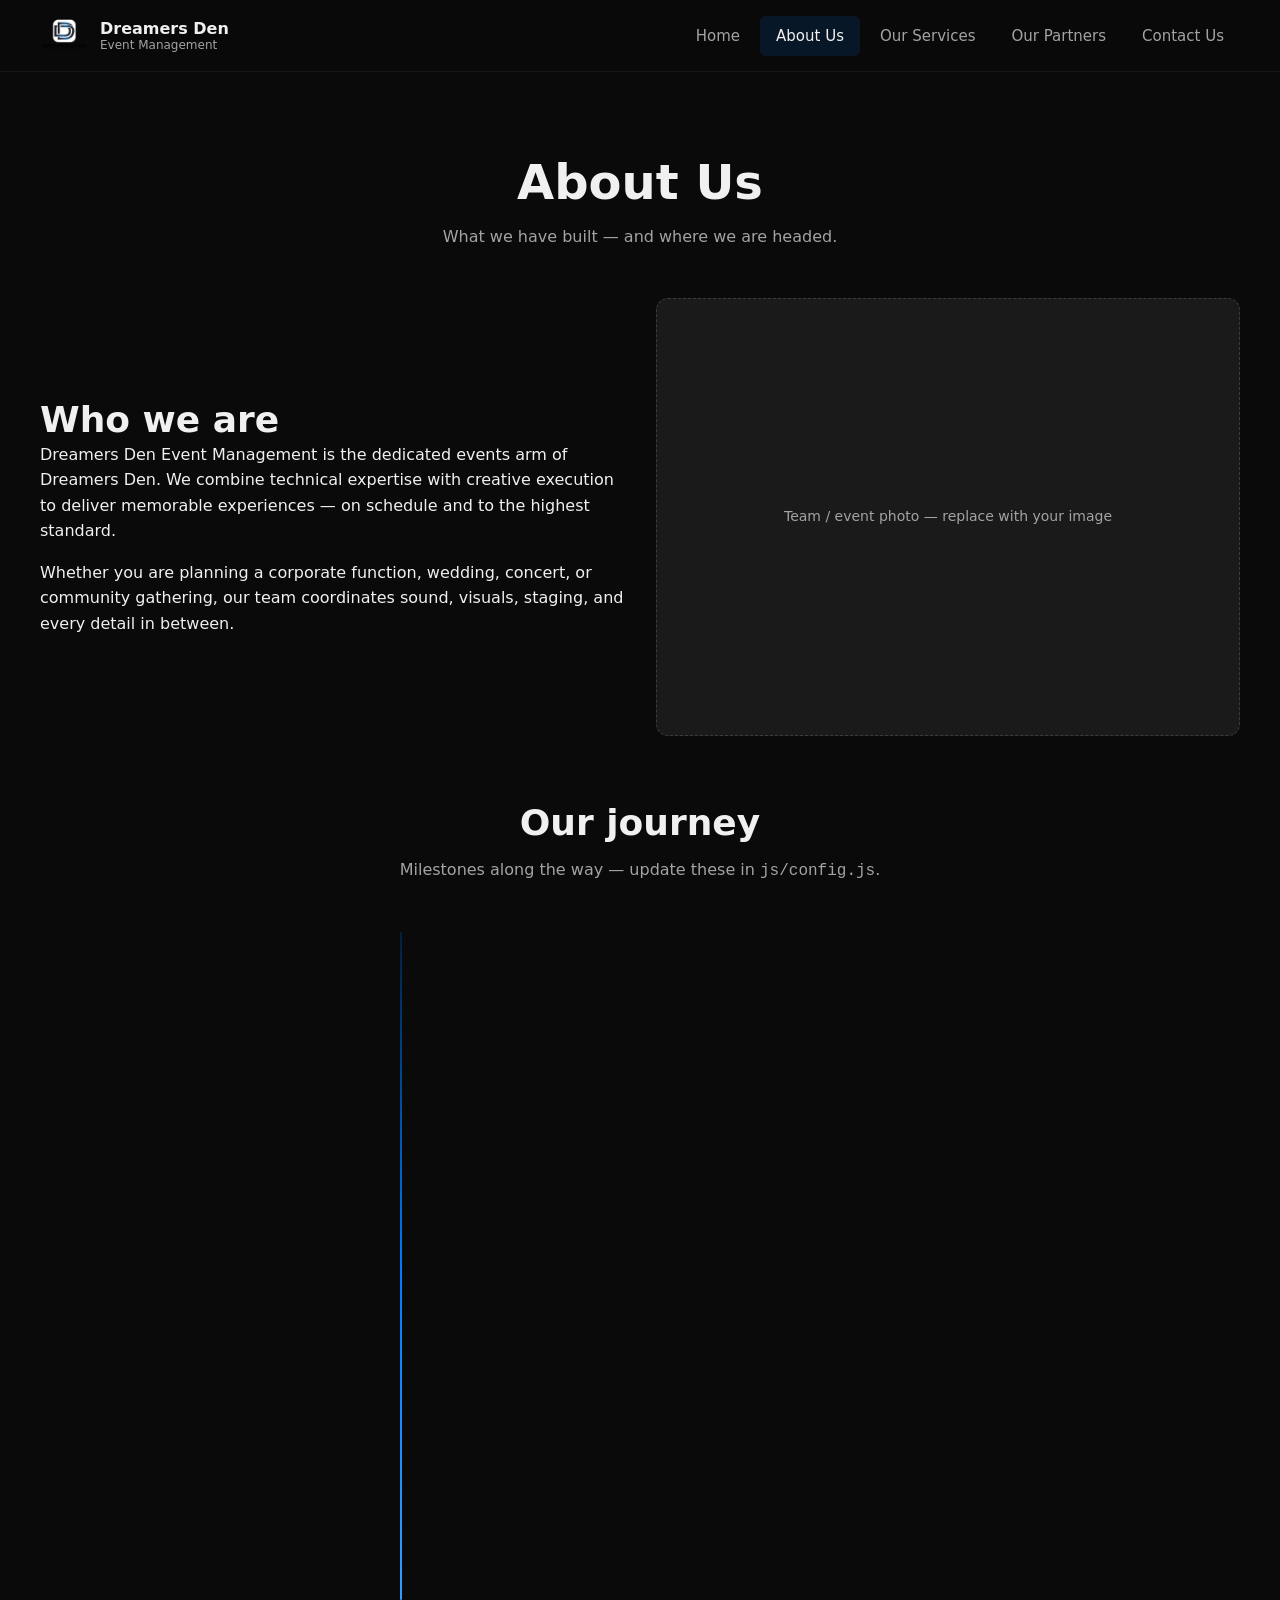
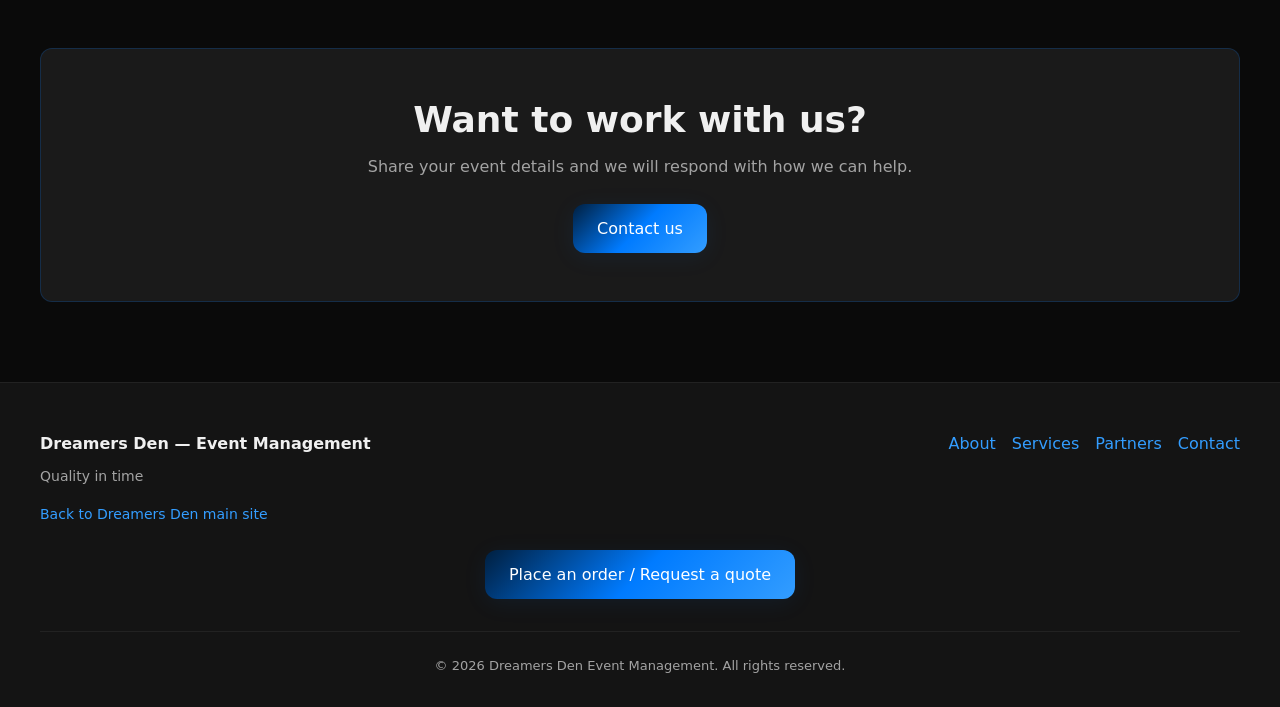
==== about.html @ 3eddbb29 "Initial Dreamers Den Event Management static site. Co-authored-by: Cursor <cursoragent@cursor.com>" ====
<!DOCTYPE html>
<html lang="en">
<head>
  <meta charset="UTF-8">
  <meta name="viewport" content="width=device-width, initial-scale=1.0">
  <meta name="description" content="About Dreamers Den Event Management — our story, milestones, and commitment to quality events.">
  <title>About Us — Dreamers Den Event Management</title>
  <link rel="icon" href="assets/images/logo.png" type="image/png">
  <link rel="stylesheet" href="css/variables.css">
  <link rel="stylesheet" href="css/base.css">
  <link rel="stylesheet" href="css/components.css">
  <link rel="stylesheet" href="css/pages.css">
</head>
<body>
  <header class="site-header">
    <div class="container header-inner">
      <a href="index.html" class="logo-link">
        <img src="assets/images/logo.png" alt="Dreamers Den logo" class="logo-img" width="48" height="48">
        <span class="logo-text">
          <span class="logo-title">Dreamers Den</span>
          <span class="logo-subtitle">Event Management</span>
        </span>
      </a>
      <button type="button" class="nav-toggle" aria-expanded="false" aria-controls="site-nav" aria-label="Open menu">&#9776;</button>
      <nav id="site-nav" class="site-nav" aria-label="Main navigation">
        <ul>
          <li><a href="index.html">Home</a></li>
          <li><a href="about.html">About Us</a></li>
          <li><a href="services.html">Our Services</a></li>
          <li><a href="partners.html">Our Partners</a></li>
          <li><a href="contact.html">Contact Us</a></li>
        </ul>
      </nav>
    </div>
  </header>

  <main>
    <section class="section">
      <div class="container">
        <div class="section-header reveal">
          <h1>About Us</h1>
          <p>What we have built — and where we are headed.</p>
        </div>

        <div class="about-intro">
          <div class="reveal">
            <h2>Who we are</h2>
            <p>
              Dreamers Den Event Management is the dedicated events arm of Dreamers Den. We combine technical expertise with creative execution to deliver memorable experiences — on schedule and to the highest standard.
            </p>
            <p>
              Whether you are planning a corporate function, wedding, concert, or community gathering, our team coordinates sound, visuals, staging, and every detail in between.
            </p>
          </div>
          <div class="about-photo-placeholder reveal" aria-hidden="true">
            Team / event photo — replace with your image
          </div>
        </div>

        <div class="section-header reveal">
          <h2>Our journey</h2>
          <p>Milestones along the way — update these in <code>js/config.js</code>.</p>
        </div>
        <ol id="timeline" class="timeline" aria-label="Company milestones"></ol>

        <div class="cta-strip reveal">
          <h2>Want to work with us?</h2>
          <p>Share your event details and we will respond with how we can help.</p>
          <a href="contact.html" class="btn btn-primary">Contact us</a>
        </div>
      </div>
    </section>
  </main>

  <footer class="site-footer">
    <div class="container">
      <div class="footer-grid">
        <div class="footer-brand">
          <strong>Dreamers Den — Event Management</strong>
          <p data-tagline>Quality in time</p>
          <p><a id="main-site-link" href="#">Back to Dreamers Den main site</a></p>
        </div>
        <div class="footer-links">
          <a href="about.html">About</a>
          <a href="services.html">Services</a>
          <a href="partners.html">Partners</a>
          <a href="contact.html">Contact</a>
        </div>
      </div>
      <div class="footer-cta">
        <a href="#" class="btn btn-primary" data-form-url target="_blank" rel="noopener noreferrer">Place an order / Request a quote</a>
      </div>
      <div class="footer-bottom">
        <p>&copy; <span id="year"></span> Dreamers Den Event Management. All rights reserved.</p>
      </div>
    </div>
  </footer>

  <script>document.getElementById("year").textContent = new Date().getFullYear();</script>
  <script src="js/config.js"></script>
  <script src="js/main.js"></script>
</body>
</html>
---- css/variables.css ----
:root {
  --color-bg: #0a0a0a;
  --color-bg-elevated: #141414;
  --color-bg-card: #1a1a1a;
  --color-surface: #ffffff;
  --color-text: #f0f0f0;
  --color-text-muted: #a3a3a3;
  --color-text-dark: #1a1a1a;

  --color-primary: #007bff;
  --color-primary-dark: #0056b3;
  --color-primary-glow: #339dff;
  --gradient-brand: linear-gradient(135deg, #001f3f 0%, #007bff 50%, #339dff 100%);

  --font-heading: "Segoe UI", system-ui, -apple-system, sans-serif;
  --font-body: "Segoe UI", system-ui, -apple-system, sans-serif;

  --radius-sm: 6px;
  --radius-md: 12px;
  --radius-lg: 20px;
  --radius-icon: 16px;

  --shadow-card: 0 4px 24px rgba(0, 123, 255, 0.08);
  --shadow-hover: 0 8px 32px rgba(0, 123, 255, 0.15);

  --header-height: 72px;
  --max-width: 1200px;
  --section-gap: 5rem;
  --transition: 0.25s ease;
}
---- css/base.css ----
*,
*::before,
*::after {
  box-sizing: border-box;
  margin: 0;
  padding: 0;
}

html {
  scroll-behavior: smooth;
}

@media (prefers-reduced-motion: reduce) {
  html {
    scroll-behavior: auto;
  }

  *,
  *::before,
  *::after {
    animation-duration: 0.01ms !important;
    animation-iteration-count: 1 !important;
    transition-duration: 0.01ms !important;
  }
}

body {
  font-family: var(--font-body);
  font-size: 1rem;
  line-height: 1.6;
  color: var(--color-text);
  background-color: var(--color-bg);
  min-height: 100vh;
  display: flex;
  flex-direction: column;
}

img {
  max-width: 100%;
  height: auto;
  display: block;
}

a {
  color: var(--color-primary-glow);
  text-decoration: none;
  transition: color var(--transition);
}

a:hover {
  color: var(--color-surface);
}

a:focus-visible,
button:focus-visible {
  outline: 2px solid var(--color-primary);
  outline-offset: 3px;
}

h1,
h2,
h3,
h4 {
  font-family: var(--font-heading);
  line-height: 1.25;
  font-weight: 600;
}

h1 {
  font-size: clamp(2rem, 5vw, 3rem);
}

h2 {
  font-size: clamp(1.5rem, 3vw, 2.25rem);
}

h3 {
  font-size: 1.25rem;
}

p {
  margin-bottom: 1rem;
}

p:last-child {
  margin-bottom: 0;
}

main {
  flex: 1;
}

.container {
  width: min(100% - 2rem, var(--max-width));
  margin-inline: auto;
}

.section {
  padding-block: var(--section-gap);
}

.section-header {
  text-align: center;
  max-width: 640px;
  margin-inline: auto;
  margin-bottom: 3rem;
}

.section-header p {
  color: var(--color-text-muted);
  margin-top: 0.75rem;
}

.sr-only {
  position: absolute;
  width: 1px;
  height: 1px;
  padding: 0;
  margin: -1px;
  overflow: hidden;
  clip: rect(0, 0, 0, 0);
  white-space: nowrap;
  border: 0;
}

.reveal {
  opacity: 0;
  transform: translateY(20px);
  transition: opacity 0.6s ease, transform 0.6s ease;
}

.reveal.is-visible {
  opacity: 1;
  transform: translateY(0);
}
---- css/components.css ----
/* Header */
.site-header {
  position: sticky;
  top: 0;
  z-index: 100;
  background: rgba(10, 10, 10, 0.92);
  backdrop-filter: blur(12px);
  border-bottom: 1px solid rgba(255, 255, 255, 0.06);
  height: var(--header-height);
}

.header-inner {
  display: flex;
  align-items: center;
  justify-content: space-between;
  height: var(--header-height);
  gap: 1.5rem;
}

.logo-link {
  display: flex;
  align-items: center;
  gap: 0.75rem;
  color: var(--color-text);
  text-decoration: none;
}

.logo-link:hover {
  color: var(--color-text);
}

.logo-img {
  width: 48px;
  height: 48px;
  object-fit: contain;
  border-radius: var(--radius-icon);
}

.logo-text {
  display: flex;
  flex-direction: column;
  line-height: 1.2;
}

.logo-title {
  font-weight: 600;
  font-size: 1rem;
}

.logo-subtitle {
  font-size: 0.75rem;
  color: var(--color-text-muted);
}

/* Navigation */
.nav-toggle {
  display: none;
  background: transparent;
  border: 1px solid rgba(255, 255, 255, 0.2);
  color: var(--color-text);
  padding: 0.5rem 0.75rem;
  border-radius: var(--radius-sm);
  cursor: pointer;
  font-size: 1.25rem;
  line-height: 1;
}

.site-nav ul {
  display: flex;
  list-style: none;
  gap: 0.25rem;
  align-items: center;
}

.site-nav a {
  display: block;
  padding: 0.5rem 1rem;
  color: var(--color-text-muted);
  border-radius: var(--radius-sm);
  font-size: 0.9375rem;
  transition: color var(--transition), background var(--transition);
}

.site-nav a:hover,
.site-nav a.is-active {
  color: var(--color-text);
  background: rgba(0, 123, 255, 0.12);
}

@media (max-width: 768px) {
  .nav-toggle {
    display: block;
  }

  .site-nav {
    position: fixed;
    inset: var(--header-height) 0 auto 0;
    background: var(--color-bg-elevated);
    border-bottom: 1px solid rgba(255, 255, 255, 0.08);
    padding: 1rem;
    transform: translateY(-100%);
    opacity: 0;
    visibility: hidden;
    transition: transform var(--transition), opacity var(--transition), visibility var(--transition);
  }

  .site-nav.is-open {
    transform: translateY(0);
    opacity: 1;
    visibility: visible;
  }

  .site-nav ul {
    flex-direction: column;
    align-items: stretch;
  }

  .site-nav a {
    padding: 0.75rem 1rem;
  }
}

/* Buttons */
.btn {
  display: inline-flex;
  align-items: center;
  justify-content: center;
  gap: 0.5rem;
  padding: 0.75rem 1.5rem;
  font-size: 1rem;
  font-weight: 500;
  border-radius: var(--radius-md);
  border: none;
  cursor: pointer;
  text-decoration: none;
  transition: transform var(--transition), box-shadow var(--transition), background var(--transition);
}

.btn:hover {
  transform: translateY(-2px);
}

.btn-primary {
  background: var(--gradient-brand);
  color: var(--color-surface);
  box-shadow: var(--shadow-card);
}

.btn-primary:hover {
  color: var(--color-surface);
  box-shadow: var(--shadow-hover);
}

.btn-outline {
  background: transparent;
  color: var(--color-text);
  border: 1px solid rgba(255, 255, 255, 0.25);
}

.btn-outline:hover {
  border-color: var(--color-primary);
  color: var(--color-primary-glow);
}

.btn-group {
  display: flex;
  flex-wrap: wrap;
  gap: 1rem;
  justify-content: center;
}

/* Cards */
.card {
  background: var(--color-bg-card);
  border: 1px solid rgba(255, 255, 255, 0.06);
  border-radius: var(--radius-md);
  overflow: hidden;
  transition: transform var(--transition), box-shadow var(--transition), border-color var(--transition);
}

.card:hover {
  transform: translateY(-4px);
  box-shadow: var(--shadow-hover);
  border-color: rgba(0, 123, 255, 0.25);
}

/* Footer */
.site-footer {
  background: var(--color-bg-elevated);
  border-top: 1px solid rgba(255, 255, 255, 0.06);
  padding-block: 3rem 2rem;
  margin-top: auto;
}

.footer-grid {
  display: grid;
  grid-template-columns: 1fr auto;
  gap: 2rem;
  align-items: start;
}

@media (max-width: 640px) {
  .footer-grid {
    grid-template-columns: 1fr;
    text-align: center;
  }
}

.footer-brand p {
  color: var(--color-text-muted);
  font-size: 0.875rem;
  margin-top: 0.5rem;
}

.footer-links {
  display: flex;
  flex-wrap: wrap;
  gap: 1rem;
  justify-content: flex-end;
}

@media (max-width: 640px) {
  .footer-links {
    justify-content: center;
  }
}

.footer-bottom {
  margin-top: 2rem;
  padding-top: 1.5rem;
  border-top: 1px solid rgba(255, 255, 255, 0.06);
  text-align: center;
  font-size: 0.8125rem;
  color: var(--color-text-muted);
}

.footer-cta {
  margin-top: 1.5rem;
  text-align: center;
}
---- css/pages.css ----
/* Hero — Landing */
.hero {
  position: relative;
  padding-block: 6rem 5rem;
  text-align: center;
  overflow: hidden;
}

.hero::before {
  content: "";
  position: absolute;
  inset: 0;
  background: radial-gradient(ellipse 80% 60% at 50% 0%, rgba(0, 123, 255, 0.15), transparent 70%);
  pointer-events: none;
}

.hero .container {
  position: relative;
}

.hero-logo {
  width: 120px;
  height: 120px;
  margin: 0 auto 1.5rem;
  border-radius: var(--radius-lg);
}

.hero-tagline {
  color: var(--color-primary-glow);
  font-size: 1.125rem;
  letter-spacing: 0.05em;
  text-transform: uppercase;
  margin-bottom: 0.5rem;
}

.hero h1 {
  margin-bottom: 1rem;
}

.hero-subtitle {
  font-size: 1.25rem;
  color: var(--color-text-muted);
  max-width: 560px;
  margin: 0 auto 2rem;
}

.hero-highlights {
  display: grid;
  grid-template-columns: repeat(auto-fit, minmax(200px, 1fr));
  gap: 1.5rem;
  margin-top: 4rem;
  text-align: left;
}

.highlight-card {
  padding: 1.5rem;
  background: var(--color-bg-card);
  border-radius: var(--radius-md);
  border: 1px solid rgba(255, 255, 255, 0.06);
}

.highlight-card h3 {
  margin-bottom: 0.5rem;
  font-size: 1rem;
}

.highlight-card p {
  font-size: 0.875rem;
  color: var(--color-text-muted);
  margin: 0;
}

/* Services grid */
.services-grid {
  display: grid;
  grid-template-columns: repeat(auto-fill, minmax(280px, 1fr));
  gap: 1.5rem;
}

.service-card .service-image {
  aspect-ratio: 16 / 10;
  background: var(--gradient-brand);
  display: flex;
  align-items: center;
  justify-content: center;
  overflow: hidden;
}

.service-card .service-image img {
  width: 100%;
  height: 100%;
  object-fit: cover;
}

.service-card .service-image .service-icon-fallback {
  width: 64px;
  height: 64px;
  opacity: 0.9;
}

.service-card .service-body {
  padding: 1.25rem;
}

.service-card h3 {
  margin-bottom: 0.5rem;
}

.service-card .service-desc {
  font-size: 0.9375rem;
  color: var(--color-text-muted);
  margin: 0;
  display: -webkit-box;
  -webkit-line-clamp: 3;
  -webkit-box-orient: vertical;
  overflow: hidden;
  transition: max-height var(--transition);
}

.service-card.is-expanded .service-desc {
  -webkit-line-clamp: unset;
  display: block;
}

.service-card .read-more {
  margin-top: 0.75rem;
  background: none;
  border: none;
  color: var(--color-primary-glow);
  font-size: 0.875rem;
  cursor: pointer;
  padding: 0;
  display: none;
}

@media (max-width: 768px) {
  .service-card .read-more {
    display: inline-block;
  }
}

/* Timeline — About */
.timeline {
  position: relative;
  max-width: 720px;
  margin-inline: auto;
}

.timeline::before {
  content: "";
  position: absolute;
  left: 0;
  top: 0;
  bottom: 0;
  width: 2px;
  background: var(--gradient-brand);
  border-radius: 2px;
}

@media (min-width: 640px) {
  .timeline::before {
    left: 120px;
  }
}

.timeline-item {
  position: relative;
  padding-left: 2rem;
  padding-bottom: 2.5rem;
}

@media (min-width: 640px) {
  .timeline-item {
    display: grid;
    grid-template-columns: 100px 1fr;
    gap: 2rem;
    padding-left: 0;
    padding-bottom: 3rem;
  }
}

.timeline-year {
  font-weight: 700;
  color: var(--color-primary-glow);
  font-size: 1.125rem;
  margin-bottom: 0.25rem;
}

@media (min-width: 640px) {
  .timeline-year {
    text-align: right;
    margin-bottom: 0;
  }
}

.timeline-content {
  background: var(--color-bg-card);
  padding: 1.5rem;
  border-radius: var(--radius-md);
  border: 1px solid rgba(255, 255, 255, 0.06);
}

.timeline-content h3 {
  margin-bottom: 0.5rem;
}

.timeline-content p {
  color: var(--color-text-muted);
  font-size: 0.9375rem;
  margin: 0;
}

.about-intro {
  display: grid;
  gap: 2rem;
  align-items: center;
  margin-bottom: 4rem;
}

@media (min-width: 768px) {
  .about-intro {
    grid-template-columns: 1fr 1fr;
  }
}

.about-photo-placeholder {
  aspect-ratio: 4 / 3;
  background: var(--color-bg-card);
  border-radius: var(--radius-md);
  border: 1px dashed rgba(255, 255, 255, 0.15);
  display: flex;
  align-items: center;
  justify-content: center;
  color: var(--color-text-muted);
  font-size: 0.875rem;
}

/* Partners */
.partners-grid {
  display: grid;
  grid-template-columns: repeat(auto-fill, minmax(180px, 1fr));
  gap: 1.5rem;
}

.partner-card {
  text-align: center;
  padding: 1.5rem;
}

.partner-logo {
  width: 100%;
  aspect-ratio: 1;
  max-width: 120px;
  margin: 0 auto 1rem;
  background: var(--color-bg-elevated);
  border-radius: var(--radius-md);
  display: flex;
  align-items: center;
  justify-content: center;
  font-size: 2rem;
  font-weight: 700;
  color: var(--color-primary);
  border: 1px solid rgba(255, 255, 255, 0.08);
}

.partner-card h3 {
  font-size: 1rem;
  margin-bottom: 0.25rem;
}

.partner-card p {
  font-size: 0.8125rem;
  color: var(--color-text-muted);
  margin: 0;
}

/* Contact */
.contact-grid {
  display: grid;
  grid-template-columns: repeat(auto-fit, minmax(240px, 1fr));
  gap: 1.5rem;
  margin-bottom: 3rem;
}

.contact-card {
  padding: 1.5rem;
  text-align: center;
}

.contact-card .contact-icon {
  font-size: 1.5rem;
  margin-bottom: 0.75rem;
}

.contact-card h3 {
  font-size: 1rem;
  margin-bottom: 0.5rem;
}

.contact-card p,
.contact-card a {
  font-size: 0.9375rem;
  color: var(--color-text-muted);
  margin: 0;
}

.contact-card a:hover {
  color: var(--color-primary-glow);
}

.form-section {
  background: var(--color-bg-card);
  border-radius: var(--radius-md);
  padding: 2rem;
  border: 1px solid rgba(255, 255, 255, 0.06);
}

.form-section h2 {
  margin-bottom: 0.5rem;
}

.form-section > p {
  color: var(--color-text-muted);
  margin-bottom: 1.5rem;
}

.form-embed-wrap {
  position: relative;
  width: 100%;
  min-height: 600px;
  border-radius: var(--radius-sm);
  overflow: hidden;
  background: var(--color-surface);
}

.form-embed-wrap iframe {
  width: 100%;
  height: 800px;
  border: 0;
}

.form-actions {
  display: flex;
  flex-wrap: wrap;
  gap: 1rem;
  margin-top: 1.5rem;
}

/* CTA strip */
.cta-strip {
  text-align: center;
  padding: 3rem 2rem;
  background: var(--color-bg-card);
  border-radius: var(--radius-md);
  border: 1px solid rgba(0, 123, 255, 0.2);
  margin-top: 3rem;
}

.cta-strip h2 {
  margin-bottom: 0.75rem;
}

.cta-strip p {
  color: var(--color-text-muted);
  margin-bottom: 1.5rem;
}

/* Partner teaser on home */
.partner-teaser {
  display: flex;
  flex-wrap: wrap;
  gap: 1rem;
  justify-content: center;
  margin-top: 1.5rem;
}

.partner-teaser span {
  padding: 0.5rem 1rem;
  background: var(--color-bg-card);
  border-radius: var(--radius-sm);
  font-size: 0.875rem;
  color: var(--color-text-muted);
  border: 1px solid rgba(255, 255, 255, 0.06);
}
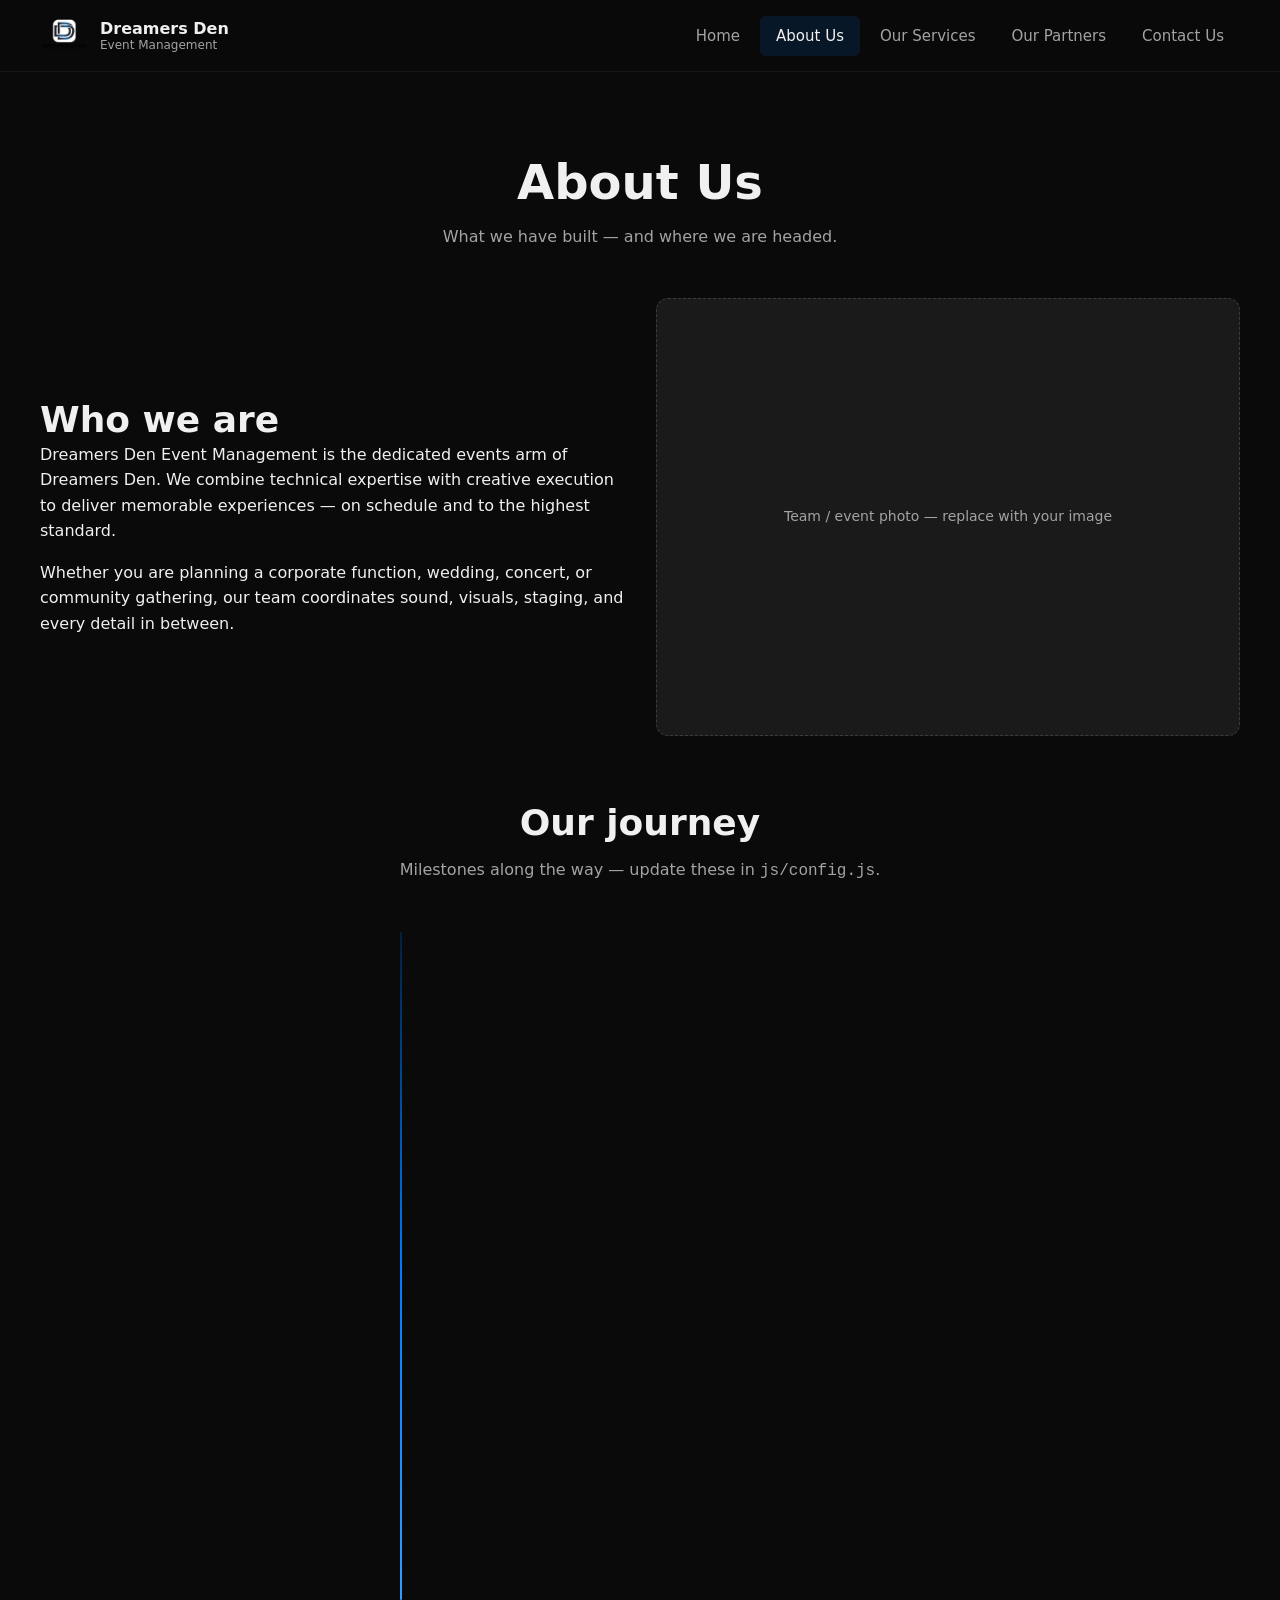
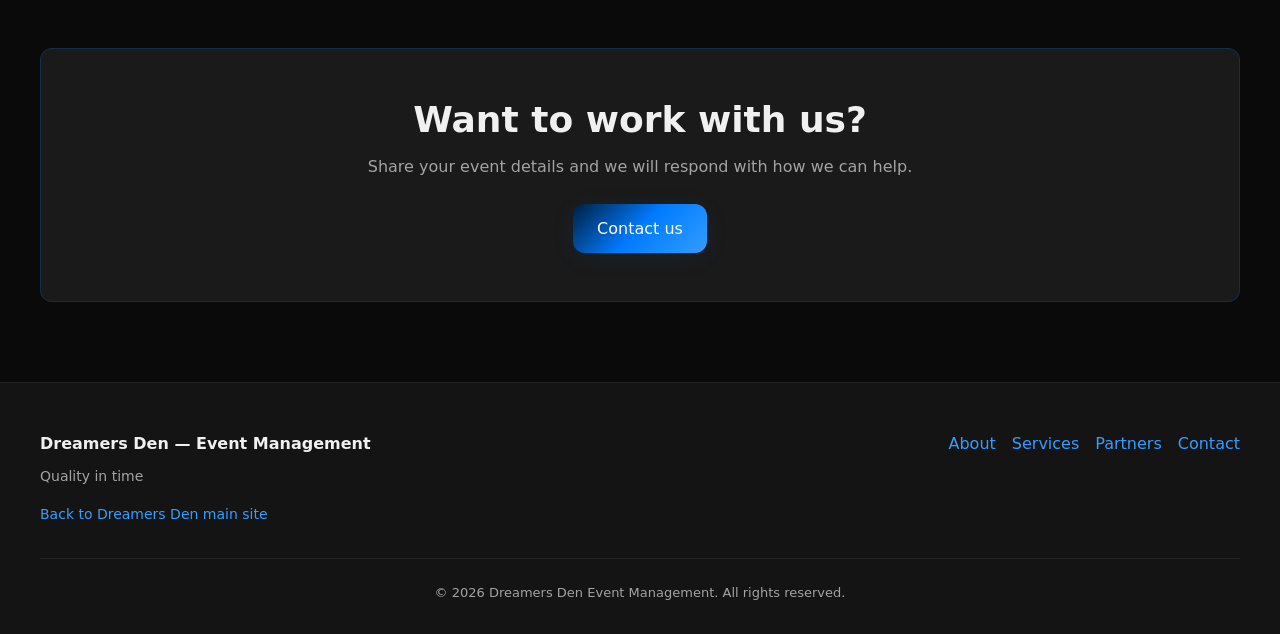
==== commit a4535807: "Add services with photos, project customers section, and page updates. Co-authored-by: Cursor <curso" ====
--- a/about.html
+++ b/about.html
@@ -87,9 +87,7 @@
           <a href="contact.html">Contact</a>
         </div>
       </div>
-      <div class="footer-cta">
-        <a href="#" class="btn btn-primary" data-form-url target="_blank" rel="noopener noreferrer">Place an order / Request a quote</a>
-      </div>
+     
       <div class="footer-bottom">
         <p>&copy; <span id="year"></span> Dreamers Den Event Management. All rights reserved.</p>
       </div>
--- a/css/pages.css
+++ b/css/pages.css
@@ -365,7 +365,7 @@
   margin-bottom: 1.5rem;
 }
 
-/* Partner teaser on home */
+/* Partner teaser on home (legacy) */
 .partner-teaser {
   display: flex;
   flex-wrap: wrap;
@@ -382,3 +382,111 @@
   color: var(--color-text-muted);
   border: 1px solid rgba(255, 255, 255, 0.06);
 }
+
+/* Project customers — home (soothing) */
+.section--soothing {
+  padding-block: 4rem;
+}
+
+.customers-section {
+  background: linear-gradient(
+    180deg,
+    transparent 0%,
+    rgba(0, 123, 255, 0.04) 50%,
+    transparent 100%
+  );
+}
+
+.customers-panel {
+  max-width: 720px;
+  margin-inline: auto;
+  padding: 2.5rem 2rem;
+  text-align: center;
+  background: rgba(26, 26, 26, 0.6);
+  border: 1px solid rgba(255, 255, 255, 0.06);
+  border-radius: var(--radius-lg);
+  box-shadow: 0 24px 48px rgba(0, 0, 0, 0.2);
+}
+
+.customers-header {
+  margin-bottom: 2rem;
+}
+
+.customers-header h2 {
+  font-weight: 500;
+  letter-spacing: 0.02em;
+}
+
+.customers-eyebrow {
+  font-size: 0.8125rem;
+  letter-spacing: 0.12em;
+  text-transform: uppercase;
+  color: var(--color-primary-glow);
+  opacity: 0.85;
+  margin-bottom: 0.75rem;
+}
+
+.customers-intro {
+  font-size: 1.0625rem;
+  line-height: 1.75;
+  color: var(--color-text-muted);
+  max-width: 540px;
+  margin-inline: auto;
+  margin-top: 0.75rem;
+}
+
+.customers-list {
+  list-style: none;
+  display: flex;
+  flex-direction: column;
+  gap: 0.75rem;
+  margin: 0;
+  padding: 0;
+}
+
+.customer-item {
+  padding: 0.875rem 1.25rem;
+  font-size: 1rem;
+  font-weight: 500;
+  color: var(--color-text);
+  background: rgba(255, 255, 255, 0.03);
+  border: 1px solid rgba(0, 123, 255, 0.12);
+  border-radius: var(--radius-md);
+  transition: background var(--transition), border-color var(--transition);
+}
+
+.customer-item:hover {
+  background: rgba(0, 123, 255, 0.06);
+  border-color: rgba(0, 123, 255, 0.22);
+}
+
+.customers-more {
+  margin-top: 1.25rem;
+  font-size: 0.9375rem;
+  font-style: italic;
+  color: var(--color-text-muted);
+  opacity: 0.9;
+}
+
+.customers-footer-note {
+  margin-top: 1.75rem;
+  margin-bottom: 0;
+  font-size: 0.9375rem;
+}
+
+.customers-footer-note a {
+  color: var(--color-primary-glow);
+  opacity: 0.9;
+  transition: opacity var(--transition);
+}
+
+.customers-footer-note a:hover {
+  opacity: 1;
+  color: var(--color-surface);
+}
+
+@media (min-width: 640px) {
+  .customers-panel {
+    padding: 3rem 2.5rem;
+  }
+}
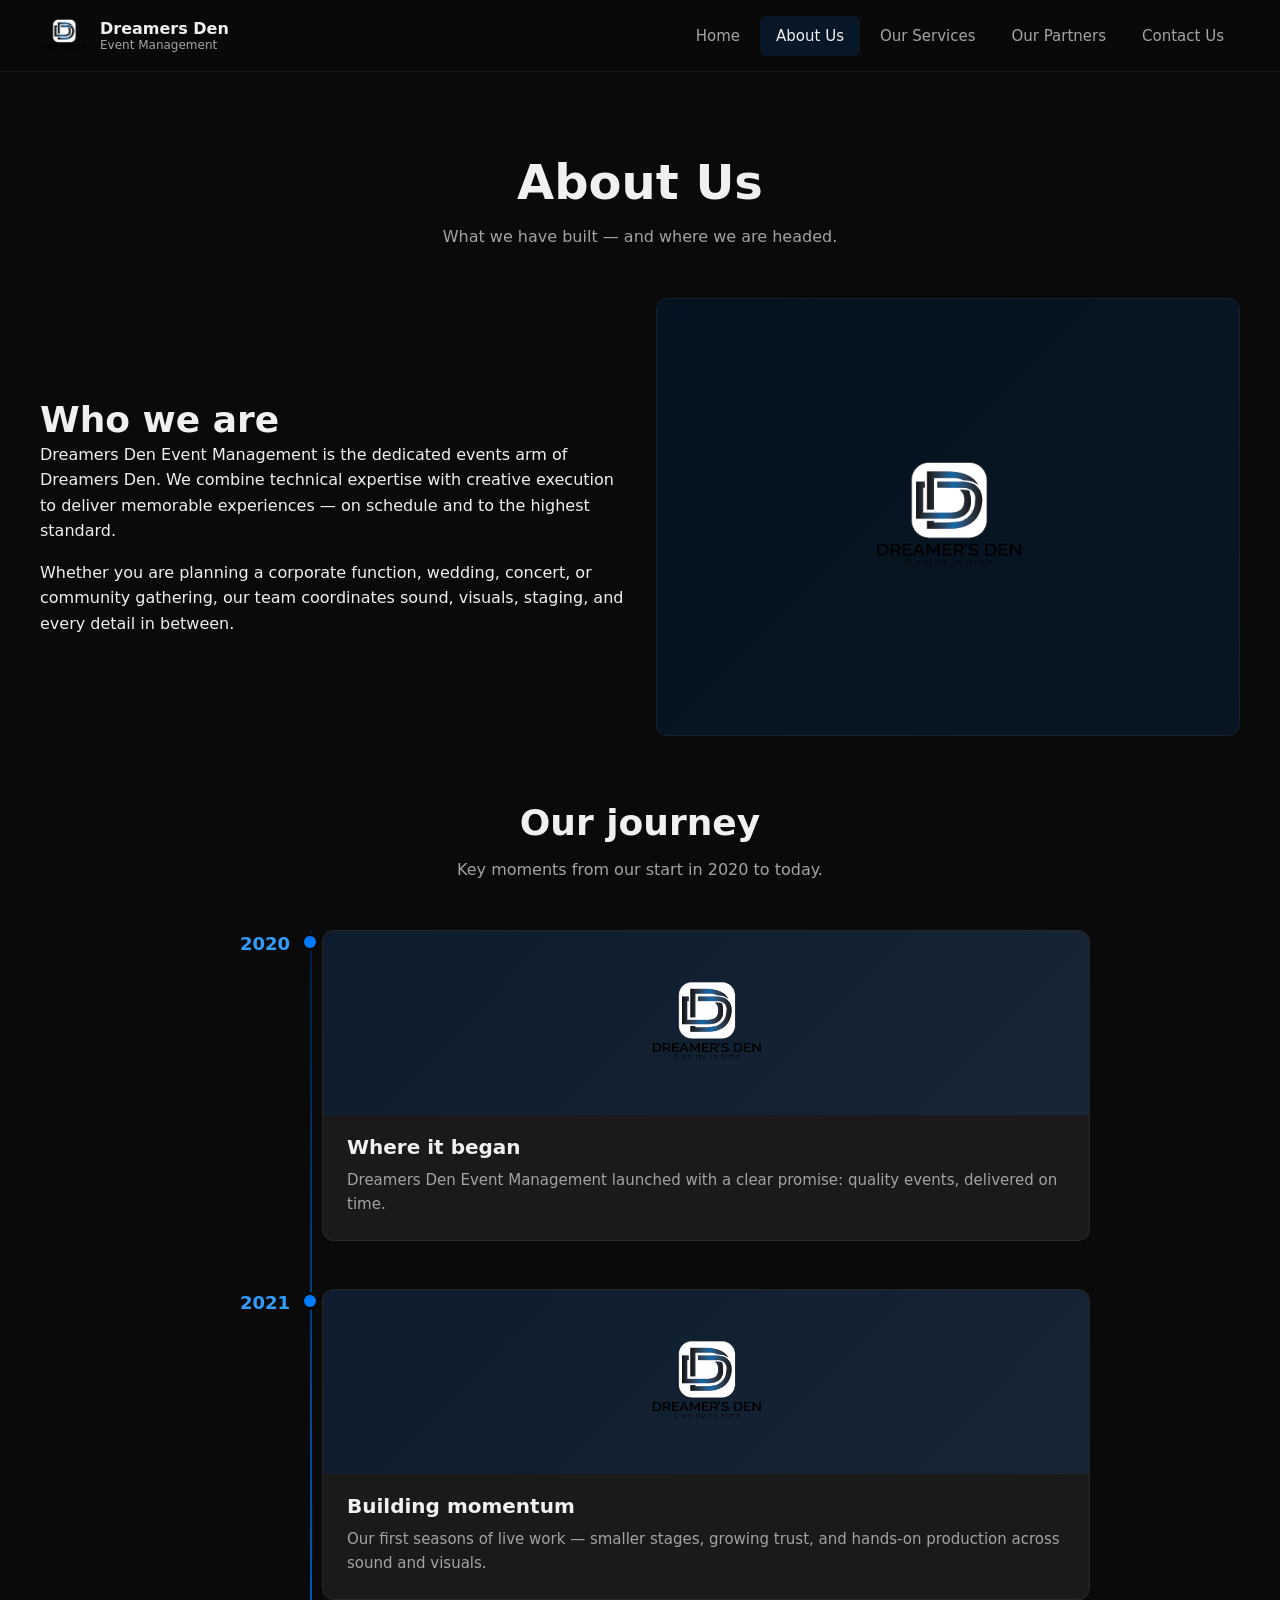
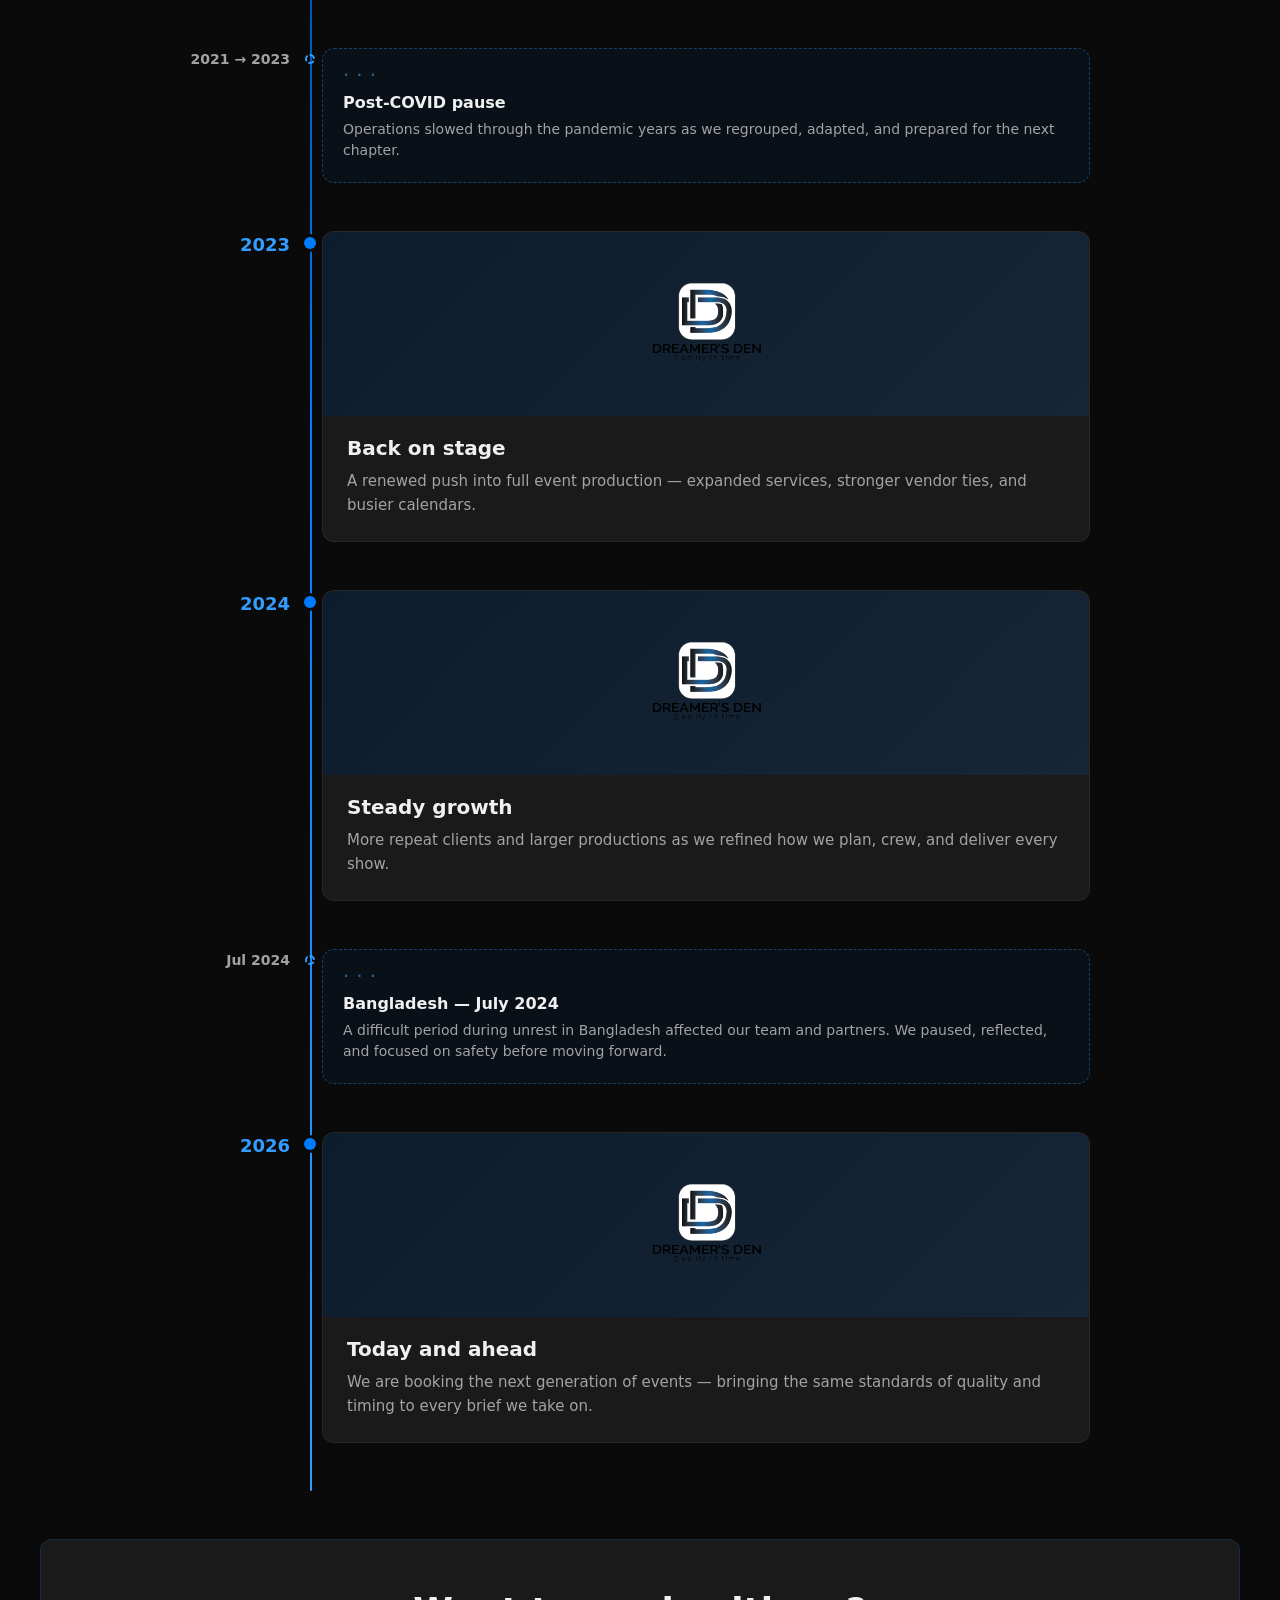
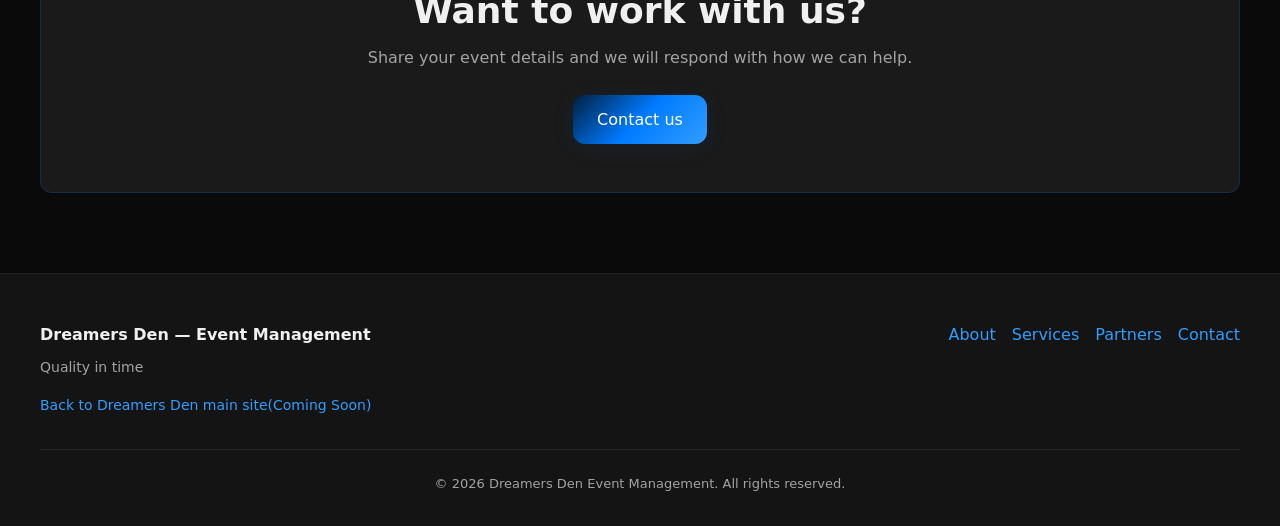
==== commit d666ccdf: "Enhance About journey timeline and Contact page. Add milestone timeline with post-COVID and 2024 gap" ====
--- a/about.html
+++ b/about.html
@@ -52,14 +52,14 @@
               Whether you are planning a corporate function, wedding, concert, or community gathering, our team coordinates sound, visuals, staging, and every detail in between.
             </p>
           </div>
-          <div class="about-photo-placeholder reveal" aria-hidden="true">
-            Team / event photo — replace with your image
+          <div class="about-intro-visual reveal">
+            <img src="assets/images/logo.png" alt="Dreamers Den Event Management" width="320" height="320" loading="lazy">
           </div>
         </div>
 
         <div class="section-header reveal">
           <h2>Our journey</h2>
-          <p>Milestones along the way — update these in <code>js/config.js</code>.</p>
+          <p>Key moments from our start in 2020 to today.</p>
         </div>
         <ol id="timeline" class="timeline" aria-label="Company milestones"></ol>
 
@@ -78,7 +78,7 @@
         <div class="footer-brand">
           <strong>Dreamers Den — Event Management</strong>
           <p data-tagline>Quality in time</p>
-          <p><a id="main-site-link" href="#">Back to Dreamers Den main site</a></p>
+          <p><a id="main-site-link" href="#">Back to Dreamers Den main site(Coming Soon)</a></p>
         </div>
         <div class="footer-links">
           <a href="about.html">About</a>
--- a/css/pages.css
+++ b/css/pages.css
@@ -142,8 +142,11 @@
 /* Timeline — About */
 .timeline {
   position: relative;
-  max-width: 720px;
+  max-width: 900px;
   margin-inline: auto;
+  list-style: none;
+  padding: 0;
+  margin-top: 0;
 }
 
 .timeline::before {
@@ -163,20 +166,56 @@
   }
 }
 
-.timeline-item {
+.timeline-item,
+.timeline-gap {
   position: relative;
   padding-left: 2rem;
   padding-bottom: 2.5rem;
 }
 
+.timeline-item::before,
+.timeline-gap::before {
+  content: "";
+  position: absolute;
+  left: -5px;
+  top: 0.35rem;
+  width: 12px;
+  height: 12px;
+  border-radius: 50%;
+  background: var(--color-primary);
+  box-shadow: 0 0 0 3px var(--color-bg);
+  z-index: 1;
+}
+
 @media (min-width: 640px) {
-  .timeline-item {
+  .timeline-item,
+  .timeline-gap {
     display: grid;
     grid-template-columns: 100px 1fr;
     gap: 2rem;
     padding-left: 0;
     padding-bottom: 3rem;
   }
+
+  .timeline-item::before,
+  .timeline-gap::before {
+    left: 114px;
+  }
+}
+
+.timeline-gap::before {
+  background: transparent;
+  border: 2px dashed var(--color-primary-glow);
+  box-shadow: none;
+  width: 10px;
+  height: 10px;
+  left: -4px;
+}
+
+@media (min-width: 640px) {
+  .timeline-gap::before {
+    left: 115px;
+  }
 }
 
 .timeline-year {
@@ -193,21 +232,104 @@
   }
 }
 
+.timeline-year--gap {
+  font-size: 0.875rem;
+  color: var(--color-text-muted);
+}
+
 .timeline-content {
   background: var(--color-bg-card);
-  padding: 1.5rem;
   border-radius: var(--radius-md);
   border: 1px solid rgba(255, 255, 255, 0.06);
-}
-
-.timeline-content h3 {
+  overflow: hidden;
+}
+
+.timeline-media {
+  aspect-ratio: 16 / 9;
+  overflow: hidden;
+  background: var(--color-bg-elevated);
+}
+
+.timeline-media img {
+  width: 100%;
+  height: 100%;
+  object-fit: cover;
+  display: block;
+}
+
+.timeline-media--logo {
+  aspect-ratio: auto;
+  display: flex;
+  align-items: center;
+  justify-content: center;
+  padding: 2rem 1.5rem;
+  min-height: 10rem;
+  background: linear-gradient(135deg, rgba(0, 31, 63, 0.5) 0%, rgba(0, 123, 255, 0.12) 100%);
+}
+
+.timeline-media--logo img {
+  width: auto;
+  height: auto;
+  max-height: 120px;
+  max-width: min(200px, 70%);
+  object-fit: contain;
+}
+
+.timeline-media-placeholder {
+  display: flex;
+  align-items: center;
+  justify-content: center;
+  padding: 1.5rem;
+  text-align: center;
+  font-size: 0.8125rem;
+  color: var(--color-text-muted);
+  border: 1px dashed rgba(255, 255, 255, 0.12);
+  border-radius: 0;
+  aspect-ratio: 16 / 9;
+}
+
+.timeline-body {
+  padding: 1.25rem 1.5rem 1.5rem;
+}
+
+.timeline-body h3 {
   margin-bottom: 0.5rem;
 }
 
-.timeline-content p {
+.timeline-body p {
   color: var(--color-text-muted);
   font-size: 0.9375rem;
   margin: 0;
+}
+
+.timeline-gap-content {
+  position: relative;
+  padding: 1rem 1.25rem 1.25rem;
+  border-radius: var(--radius-md);
+  border: 1px dashed rgba(51, 157, 255, 0.35);
+  background: rgba(0, 123, 255, 0.06);
+}
+
+.timeline-gap-marker {
+  display: block;
+  font-size: 1.25rem;
+  letter-spacing: 0.35em;
+  color: var(--color-primary-glow);
+  opacity: 0.6;
+  margin-bottom: 0.5rem;
+  line-height: 1;
+}
+
+.timeline-gap-content h3 {
+  font-size: 1rem;
+  margin-bottom: 0.35rem;
+}
+
+.timeline-gap-content p {
+  color: var(--color-text-muted);
+  font-size: 0.875rem;
+  margin: 0;
+  line-height: 1.55;
 }
 
 .about-intro {
@@ -223,16 +345,24 @@
   }
 }
 
-.about-photo-placeholder {
+.about-intro-visual {
   aspect-ratio: 4 / 3;
   background: var(--color-bg-card);
   border-radius: var(--radius-md);
-  border: 1px dashed rgba(255, 255, 255, 0.15);
+  border: 1px solid rgba(255, 255, 255, 0.06);
   display: flex;
   align-items: center;
   justify-content: center;
-  color: var(--color-text-muted);
-  font-size: 0.875rem;
+  padding: 2rem;
+  background: linear-gradient(135deg, rgba(0, 31, 63, 0.45) 0%, rgba(0, 123, 255, 0.1) 100%);
+}
+
+.about-intro-visual img {
+  width: auto;
+  height: auto;
+  max-width: min(220px, 65%);
+  max-height: 160px;
+  object-fit: contain;
 }
 
 /* Partners */
@@ -275,6 +405,57 @@
 }
 
 /* Contact */
+.contact-layout {
+  display: grid;
+  gap: 1.25rem;
+  margin-bottom: 3rem;
+  align-items: stretch;
+}
+
+@media (min-width: 768px) {
+  .contact-layout {
+    grid-template-columns: minmax(0, 1.2fr) minmax(280px, 0.8fr);
+    gap: 1.5rem;
+  }
+}
+
+@media (min-width: 1024px) {
+  .contact-layout {
+    grid-template-columns: minmax(0, 1.35fr) minmax(300px, 0.65fr);
+    gap: 1.75rem;
+  }
+}
+
+.contact-quick {
+  display: grid;
+  gap: 1.25rem;
+  grid-template-columns: 1fr;
+  min-height: 0;
+}
+
+@media (min-width: 540px) and (max-width: 767px) {
+  .contact-quick {
+    grid-template-columns: repeat(2, minmax(0, 1fr));
+  }
+
+  .contact-quick .contact-card--info {
+    grid-column: 1 / -1;
+  }
+}
+
+@media (min-width: 768px) {
+  .contact-quick {
+    grid-template-columns: 1fr;
+    grid-auto-rows: 1fr;
+  }
+
+  .contact-quick .contact-action,
+  .contact-quick .contact-card--info {
+    min-height: 0;
+    flex: 1;
+  }
+}
+
 .contact-grid {
   display: grid;
   grid-template-columns: repeat(auto-fit, minmax(240px, 1fr));
@@ -283,13 +464,57 @@
 }
 
 .contact-card {
-  padding: 1.5rem;
+  padding: 1.35rem 1.5rem;
   text-align: center;
+  height: 100%;
+  display: flex;
+  flex-direction: column;
+  align-items: center;
+  justify-content: center;
+}
+
+.contact-card--phones {
+  text-align: left;
+  align-items: stretch;
+  justify-content: flex-start;
+  padding: 1.5rem 1.5rem 1.75rem;
+}
+
+.contact-card-header {
+  display: flex;
+  align-items: flex-start;
+  gap: 1rem;
+  margin-bottom: 1.25rem;
+  text-align: left;
+}
+
+.contact-card-header .contact-icon {
+  flex-shrink: 0;
+  margin-bottom: 0;
+  width: 2.5rem;
+  height: 2.5rem;
+  display: flex;
+  align-items: center;
+  justify-content: center;
+  font-size: 1.35rem;
+  background: rgba(0, 123, 255, 0.12);
+  border-radius: var(--radius-sm);
+}
+
+.contact-card-header h3 {
+  margin-bottom: 0.25rem;
+  text-align: left;
+}
+
+.contact-card-header .contact-card-lead {
+  margin-bottom: 0 !important;
+  text-align: left;
 }
 
 .contact-card .contact-icon {
   font-size: 1.5rem;
   margin-bottom: 0.75rem;
+  line-height: 1;
 }
 
 .contact-card h3 {
@@ -297,15 +522,214 @@
   margin-bottom: 0.5rem;
 }
 
-.contact-card p,
-.contact-card a {
+.contact-card p {
   font-size: 0.9375rem;
   color: var(--color-text-muted);
   margin: 0;
 }
 
-.contact-card a:hover {
+.contact-card-lead {
+  font-size: 0.875rem;
+  color: var(--color-text-muted);
+  line-height: 1.45;
+}
+
+.contact-action {
+  display: flex;
+  flex-direction: column;
+  align-items: center;
+  justify-content: center;
+  flex: 1;
+  width: 100%;
+  text-decoration: none;
+  color: inherit;
+  cursor: pointer;
+  transition: border-color var(--transition), box-shadow var(--transition), transform var(--transition);
+}
+
+.contact-action:hover,
+.contact-action:focus-visible {
+  border-color: rgba(51, 157, 255, 0.45);
+  box-shadow: var(--shadow-hover);
+  transform: translateY(-2px);
+}
+
+.contact-action:focus-visible {
+  outline: 2px solid var(--color-primary-glow);
+  outline-offset: 2px;
+}
+
+.contact-action-value {
+  font-size: 0.9375rem;
+  color: var(--color-text);
+  font-weight: 500;
+  word-break: break-word;
+}
+
+.contact-action-hint {
+  display: inline-block;
+  margin-top: auto;
+  padding-top: 0.75rem;
+  font-size: 0.6875rem;
+  font-weight: 600;
+  letter-spacing: 0.05em;
+  text-transform: uppercase;
   color: var(--color-primary-glow);
+  opacity: 0.85;
+}
+
+.contact-quick .contact-action-value {
+  flex: 1;
+  display: flex;
+  align-items: center;
+  justify-content: center;
+  text-align: center;
+  line-height: 1.4;
+}
+
+.contact-phone-list {
+  list-style: none;
+  padding: 0;
+  margin: 0;
+  display: grid;
+  gap: 1.25rem;
+  flex: 1;
+  grid-template-columns: 1fr;
+  align-content: start;
+}
+
+@media (min-width: 600px) {
+  .contact-phone-list {
+    grid-template-columns: repeat(2, minmax(0, 1fr));
+    align-items: stretch;
+  }
+}
+
+.contact-person {
+  display: flex;
+  flex-direction: column;
+  gap: 0.75rem;
+  min-height: 0;
+  padding: 1rem;
+  background: var(--color-bg-elevated);
+  border: 1px solid rgba(255, 255, 255, 0.08);
+  border-radius: var(--radius-sm);
+}
+
+.contact-person-head {
+  display: flex;
+  flex-direction: column;
+  gap: 0.15rem;
+  padding-bottom: 0.25rem;
+  border-bottom: 1px solid rgba(255, 255, 255, 0.06);
+}
+
+.contact-person-channels {
+  display: flex;
+  flex-direction: column;
+  gap: 0.65rem;
+  flex: 1;
+}
+
+.contact-channel-link {
+  display: flex;
+  flex-direction: column;
+  gap: 0.15rem;
+  flex: 1;
+  padding: 0.875rem 1rem;
+  text-decoration: none;
+  color: inherit;
+  background: var(--color-bg-card);
+  border: 1px solid rgba(255, 255, 255, 0.08);
+  border-radius: var(--radius-sm);
+  transition: border-color var(--transition), background var(--transition), transform var(--transition);
+}
+
+.contact-channel-link:hover,
+.contact-channel-link:focus-visible {
+  transform: translateY(-2px);
+}
+
+.contact-channel-link:focus-visible {
+  outline: 2px solid var(--color-primary-glow);
+  outline-offset: 2px;
+}
+
+.contact-channel-link--call:hover,
+.contact-channel-link--call:focus-visible {
+  border-color: rgba(51, 157, 255, 0.5);
+  background: rgba(0, 123, 255, 0.1);
+}
+
+.contact-channel-link--whatsapp:hover,
+.contact-channel-link--whatsapp:focus-visible {
+  border-color: rgba(37, 211, 102, 0.55);
+  background: rgba(37, 211, 102, 0.1);
+}
+
+.contact-channel-label {
+  font-size: 0.6875rem;
+  font-weight: 700;
+  letter-spacing: 0.06em;
+  text-transform: uppercase;
+}
+
+.contact-channel-link--call .contact-channel-label {
+  color: var(--color-primary-glow);
+}
+
+.contact-channel-link--whatsapp .contact-channel-label {
+  color: #25d366;
+}
+
+.contact-phone-name {
+  font-size: 0.9375rem;
+  font-weight: 600;
+  color: var(--color-text);
+  line-height: 1.35;
+}
+
+.contact-phone-role {
+  font-size: 0.8125rem;
+  color: var(--color-primary-glow);
+  font-weight: 500;
+}
+
+.contact-phone-note {
+  font-size: 0.8125rem;
+  color: var(--color-text-muted);
+  font-weight: 400;
+}
+
+.contact-phone-number {
+  font-size: 1rem;
+  font-weight: 700;
+  color: var(--color-text);
+  letter-spacing: 0.02em;
+}
+
+.contact-channel-link .contact-action-hint {
+  margin-top: auto;
+  padding-top: 0.5rem;
+}
+
+.contact-channel-link--whatsapp .contact-action-hint {
+  color: #25d366;
+  opacity: 0.9;
+}
+
+.contact-card--info {
+  cursor: default;
+}
+
+.contact-card--info .contact-icon {
+  margin-bottom: 0.5rem;
+}
+
+.contact-card--info p {
+  font-size: 1rem;
+  color: var(--color-text);
+  font-weight: 500;
 }
 
 .form-section {
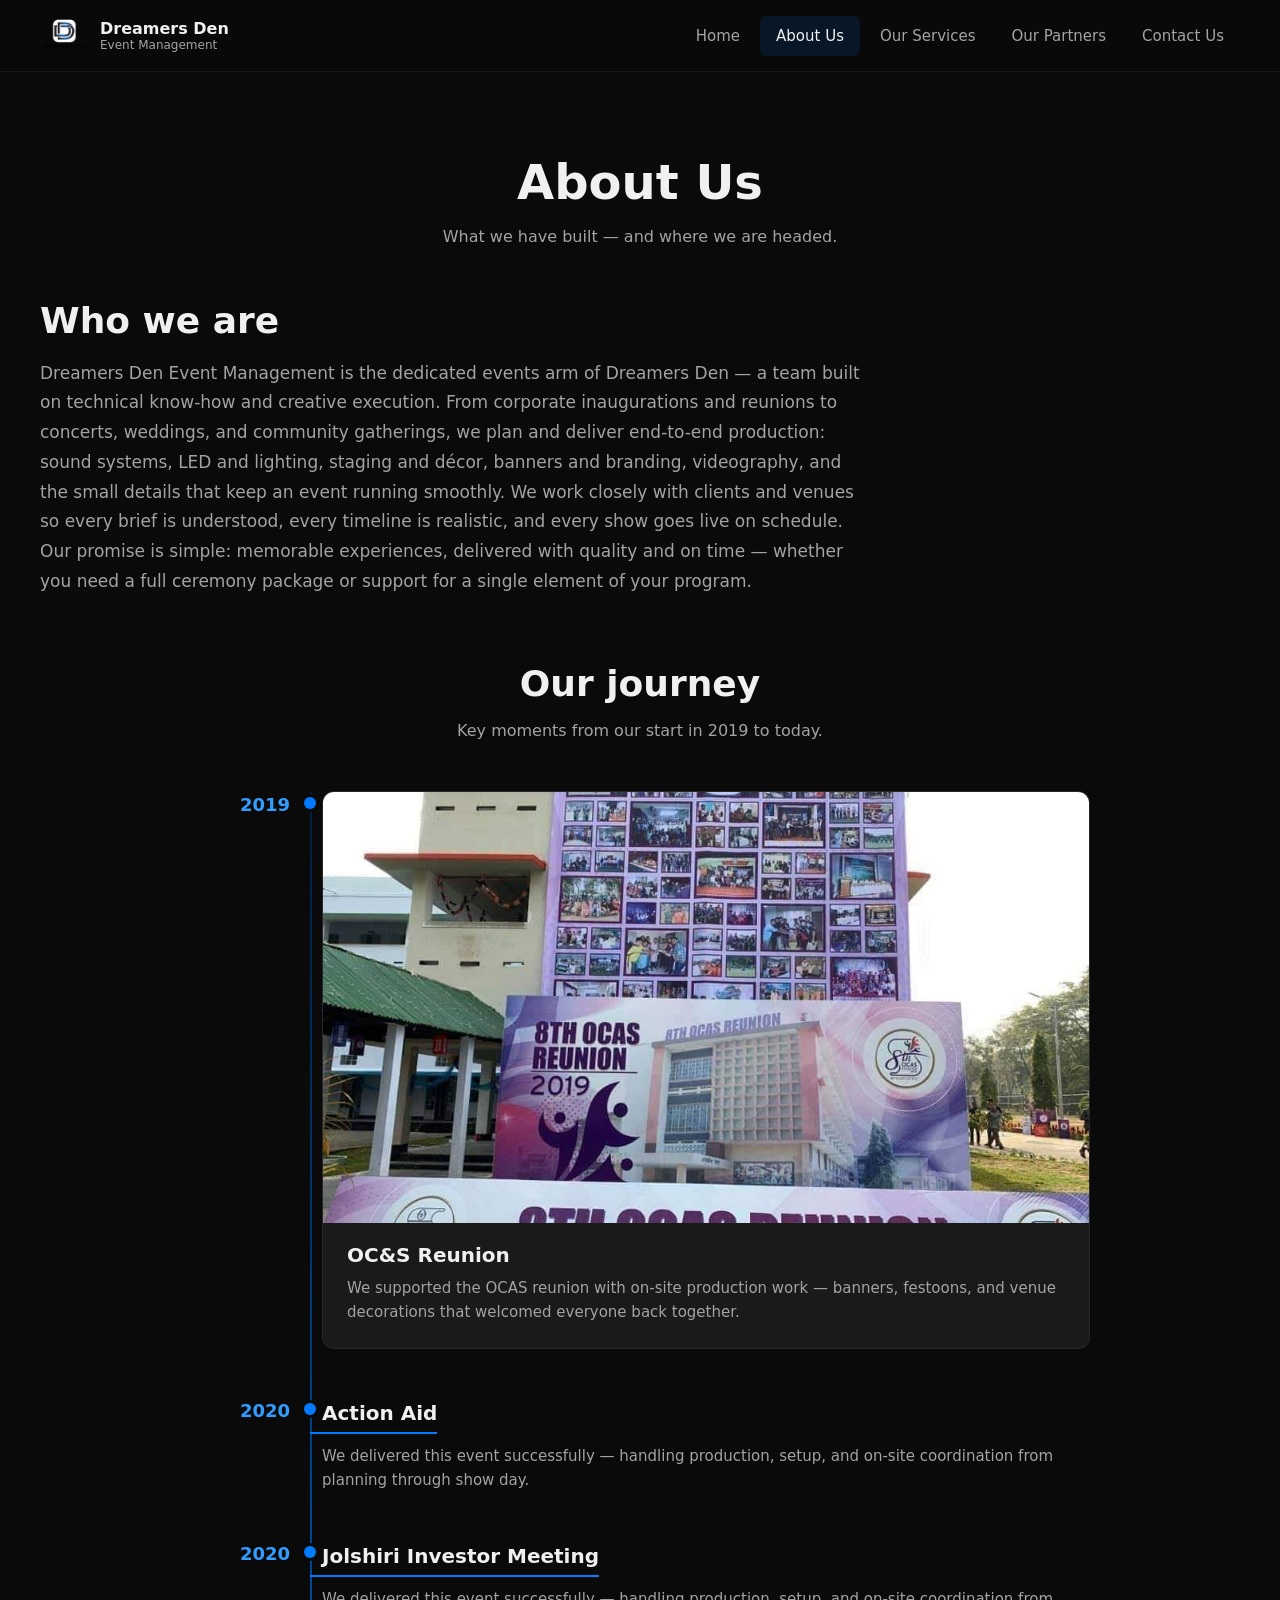
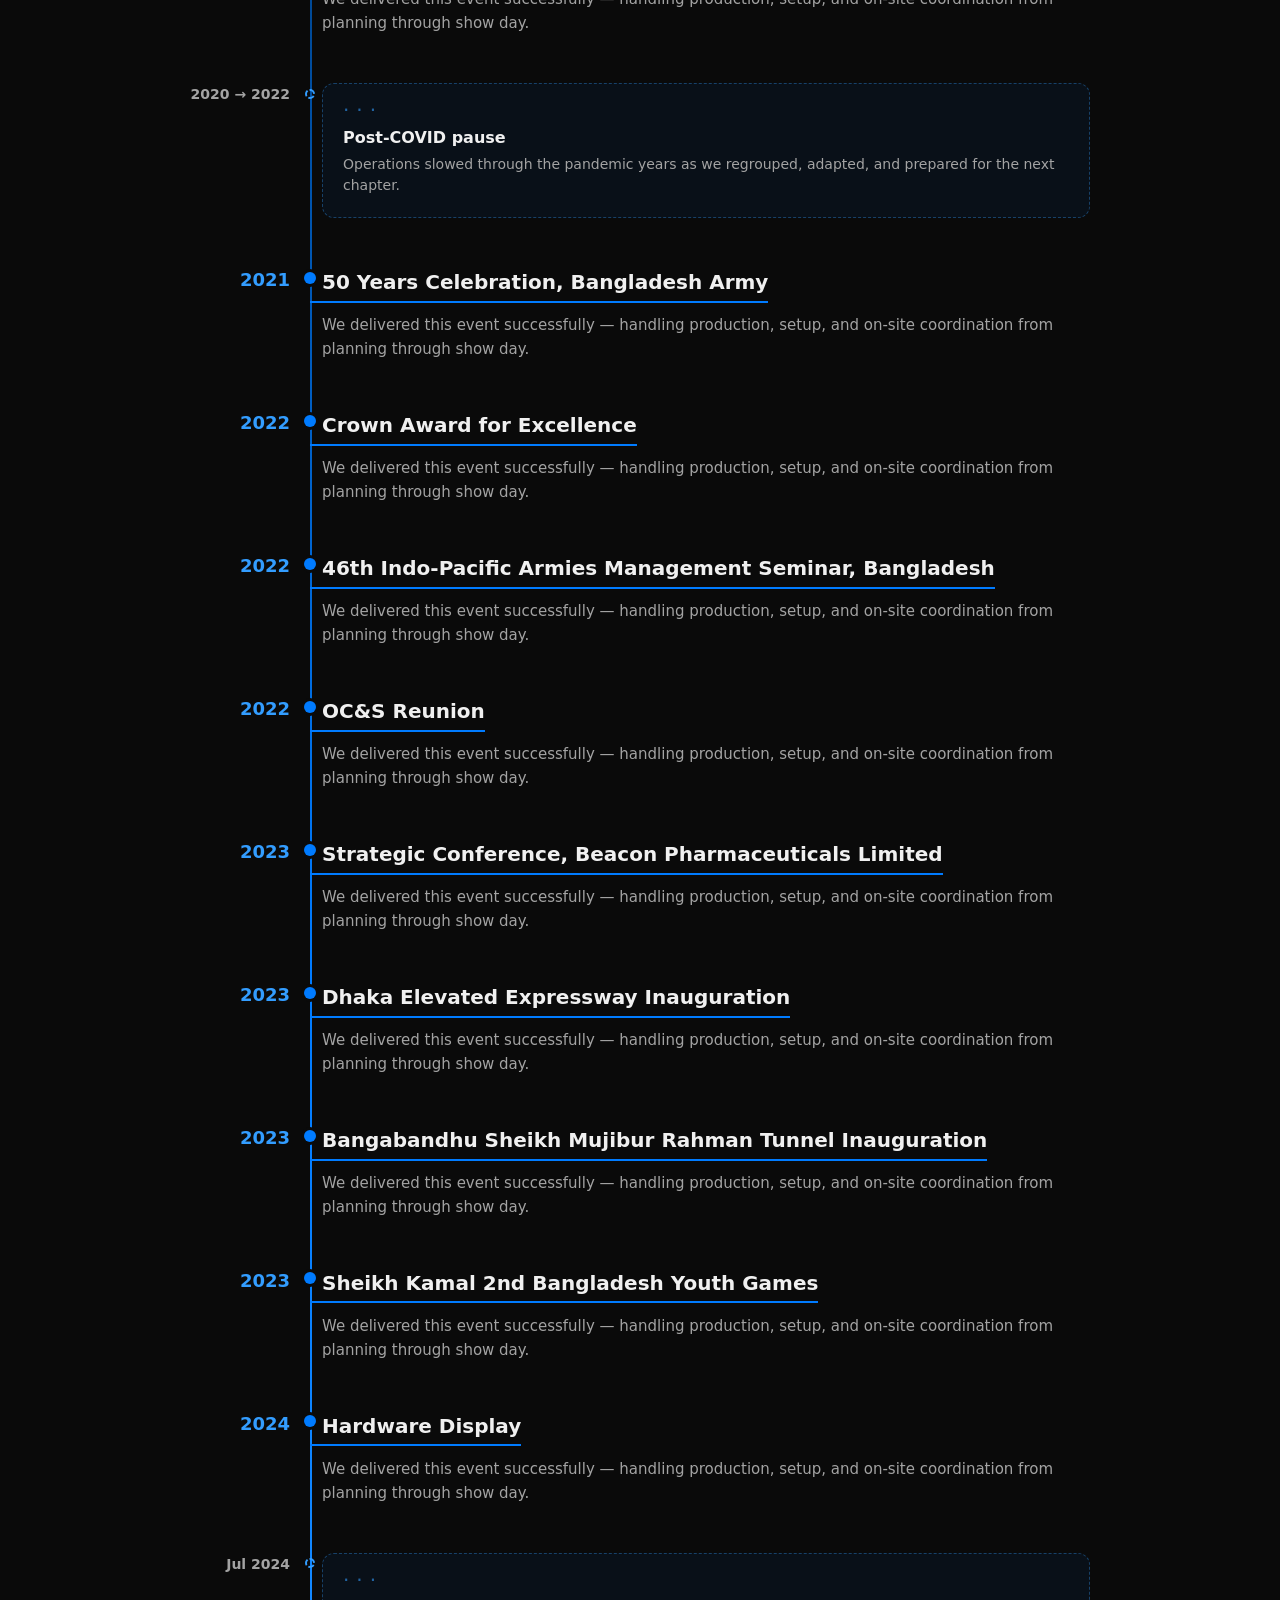
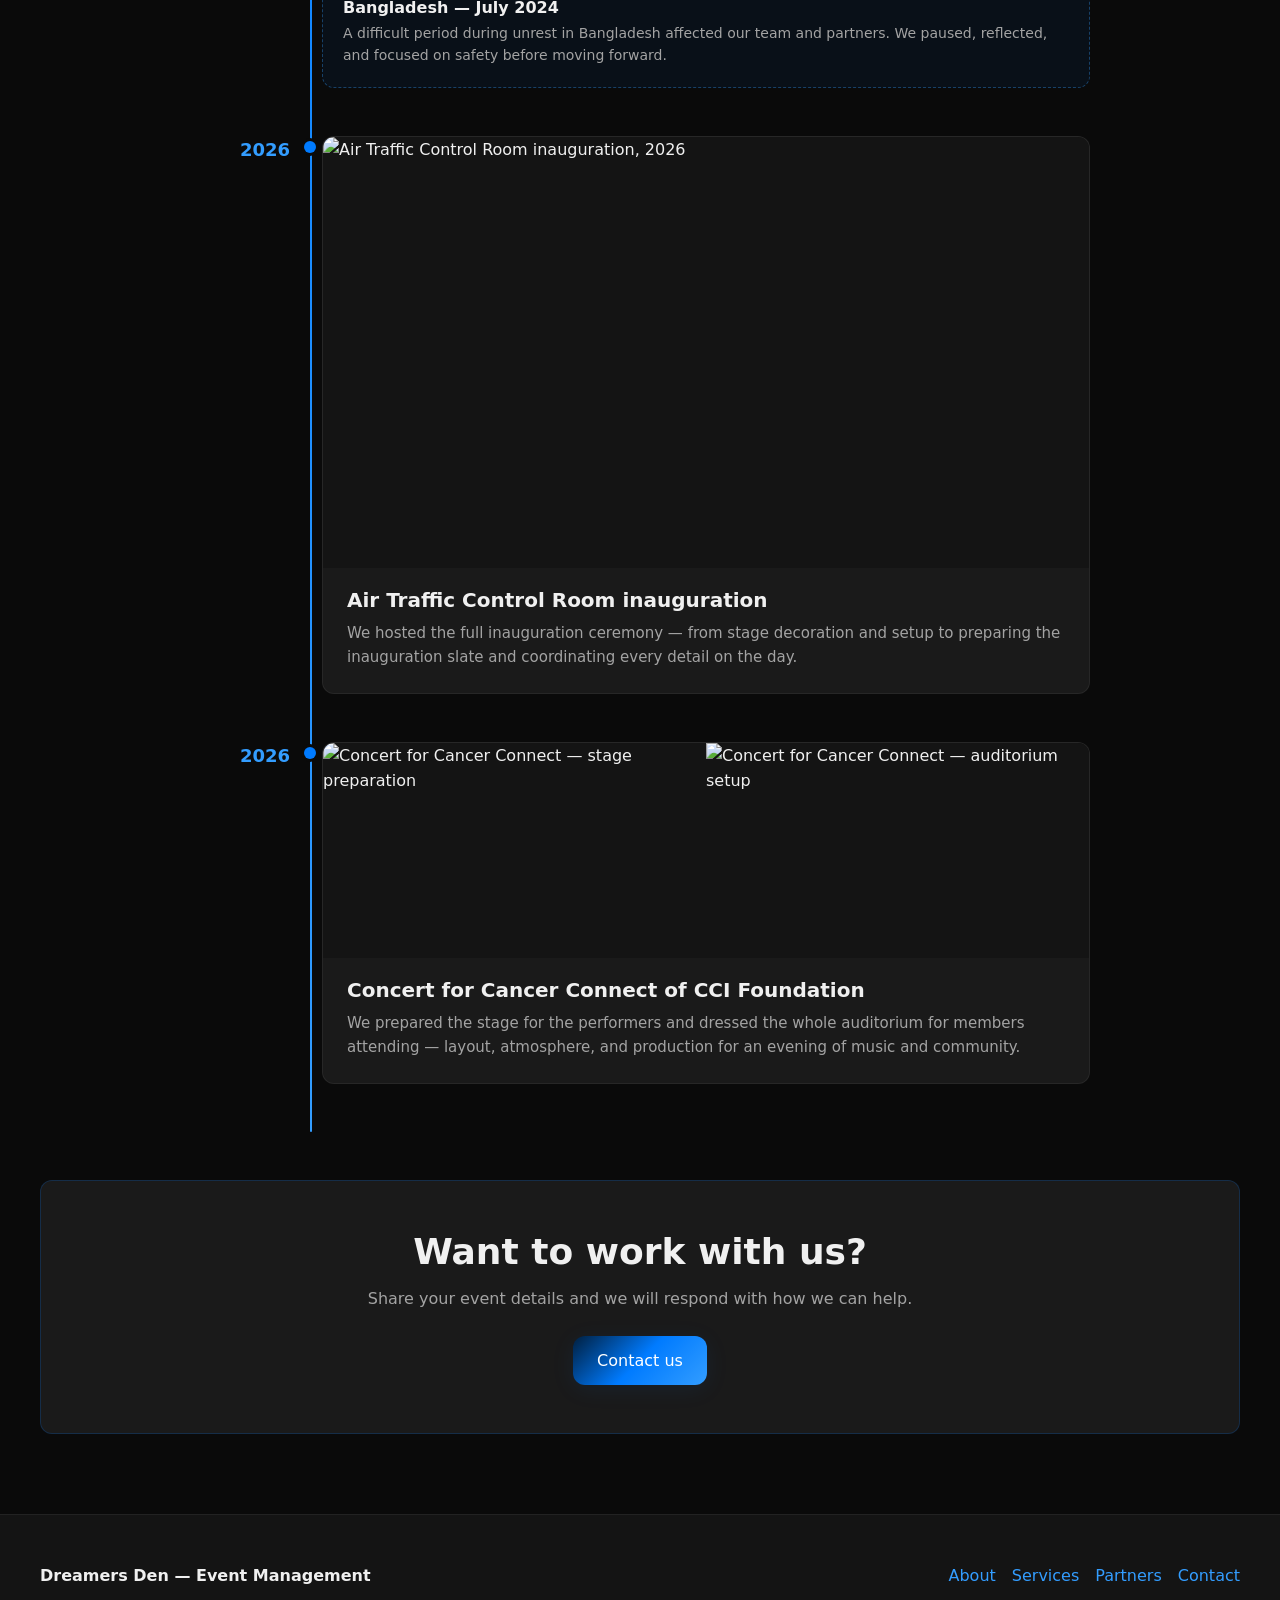
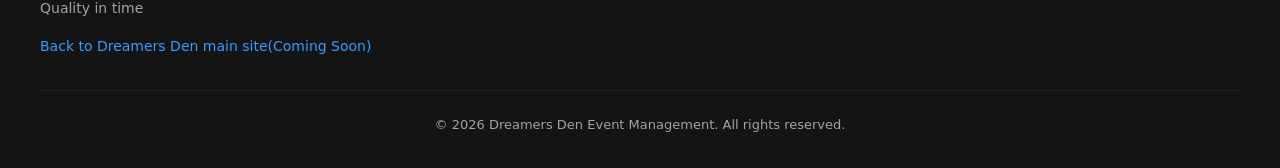
==== commit c02ecb6d: "Expand About journey timeline with events, photos, and text-only entries. Add milestones from 2019 t" ====
--- a/about.html
+++ b/about.html
@@ -42,24 +42,16 @@
           <p>What we have built — and where we are headed.</p>
         </div>
 
-        <div class="about-intro">
-          <div class="reveal">
-            <h2>Who we are</h2>
-            <p>
-              Dreamers Den Event Management is the dedicated events arm of Dreamers Den. We combine technical expertise with creative execution to deliver memorable experiences — on schedule and to the highest standard.
-            </p>
-            <p>
-              Whether you are planning a corporate function, wedding, concert, or community gathering, our team coordinates sound, visuals, staging, and every detail in between.
-            </p>
-          </div>
-          <div class="about-intro-visual reveal">
-            <img src="assets/images/logo.png" alt="Dreamers Den Event Management" width="320" height="320" loading="lazy">
-          </div>
+        <div class="about-intro reveal">
+          <h2>Who we are</h2>
+          <p>
+            Dreamers Den Event Management is the dedicated events arm of Dreamers Den — a team built on technical know-how and creative execution. From corporate inaugurations and reunions to concerts, weddings, and community gatherings, we plan and deliver end-to-end production: sound systems, LED and lighting, staging and décor, banners and branding, videography, and the small details that keep an event running smoothly. We work closely with clients and venues so every brief is understood, every timeline is realistic, and every show goes live on schedule. Our promise is simple: memorable experiences, delivered with quality and on time — whether you need a full ceremony package or support for a single element of your program.
+          </p>
         </div>
 
         <div class="section-header reveal">
           <h2>Our journey</h2>
-          <p>Key moments from our start in 2020 to today.</p>
+          <p>Key moments from our start in 2019 to today.</p>
         </div>
         <ol id="timeline" class="timeline" aria-label="Company milestones"></ol>
 
--- a/css/pages.css
+++ b/css/pages.css
@@ -257,6 +257,24 @@
   display: block;
 }
 
+.timeline-media-grid {
+  display: grid;
+  grid-template-columns: 1fr 1fr;
+  aspect-ratio: auto;
+}
+
+.timeline-media-grid .timeline-media-cell {
+  aspect-ratio: 16 / 9;
+  overflow: hidden;
+  background: var(--color-bg-elevated);
+}
+
+@media (max-width: 540px) {
+  .timeline-media-grid {
+    grid-template-columns: 1fr;
+  }
+}
+
 .timeline-media--logo {
   aspect-ratio: auto;
   display: flex;
@@ -300,6 +318,45 @@
   color: var(--color-text-muted);
   font-size: 0.9375rem;
   margin: 0;
+}
+
+.timeline-item--text .timeline-content {
+  background: transparent;
+  border: none;
+  overflow: visible;
+  position: relative;
+}
+
+.timeline-item--text .timeline-body {
+  padding: 0.25rem 0 0;
+  overflow: visible;
+}
+
+.timeline-item--text .timeline-body h3 {
+  position: relative;
+  display: inline-block;
+  margin-bottom: 0.65rem;
+  padding-bottom: 0.35rem;
+  border-bottom: 2px solid var(--color-primary);
+}
+
+/* Horizontal segment from spine to title — aligned with h3 underline */
+.timeline-item--text .timeline-body h3::before {
+  content: "";
+  position: absolute;
+  right: 100%;
+  bottom: -2px;
+  height: 2px;
+  background: var(--color-primary);
+  width: calc(2rem + 5px);
+  pointer-events: none;
+}
+
+@media (min-width: 640px) {
+  .timeline-item--text .timeline-body h3::before {
+    /* Spine at 120px; content column starts at 100px + 2rem gap */
+    width: 12px;
+  }
 }
 
 .timeline-gap-content {
@@ -333,36 +390,18 @@
 }
 
 .about-intro {
-  display: grid;
-  gap: 2rem;
-  align-items: center;
+  max-width: 52rem;
   margin-bottom: 4rem;
 }
 
-@media (min-width: 768px) {
-  .about-intro {
-    grid-template-columns: 1fr 1fr;
-  }
-}
-
-.about-intro-visual {
-  aspect-ratio: 4 / 3;
-  background: var(--color-bg-card);
-  border-radius: var(--radius-md);
-  border: 1px solid rgba(255, 255, 255, 0.06);
-  display: flex;
-  align-items: center;
-  justify-content: center;
-  padding: 2rem;
-  background: linear-gradient(135deg, rgba(0, 31, 63, 0.45) 0%, rgba(0, 123, 255, 0.1) 100%);
-}
-
-.about-intro-visual img {
-  width: auto;
-  height: auto;
-  max-width: min(220px, 65%);
-  max-height: 160px;
-  object-fit: contain;
+.about-intro h2 {
+  margin-bottom: 1rem;
+}
+
+.about-intro p {
+  font-size: 1.0625rem;
+  line-height: 1.75;
+  color: var(--color-text-muted);
 }
 
 /* Partners */
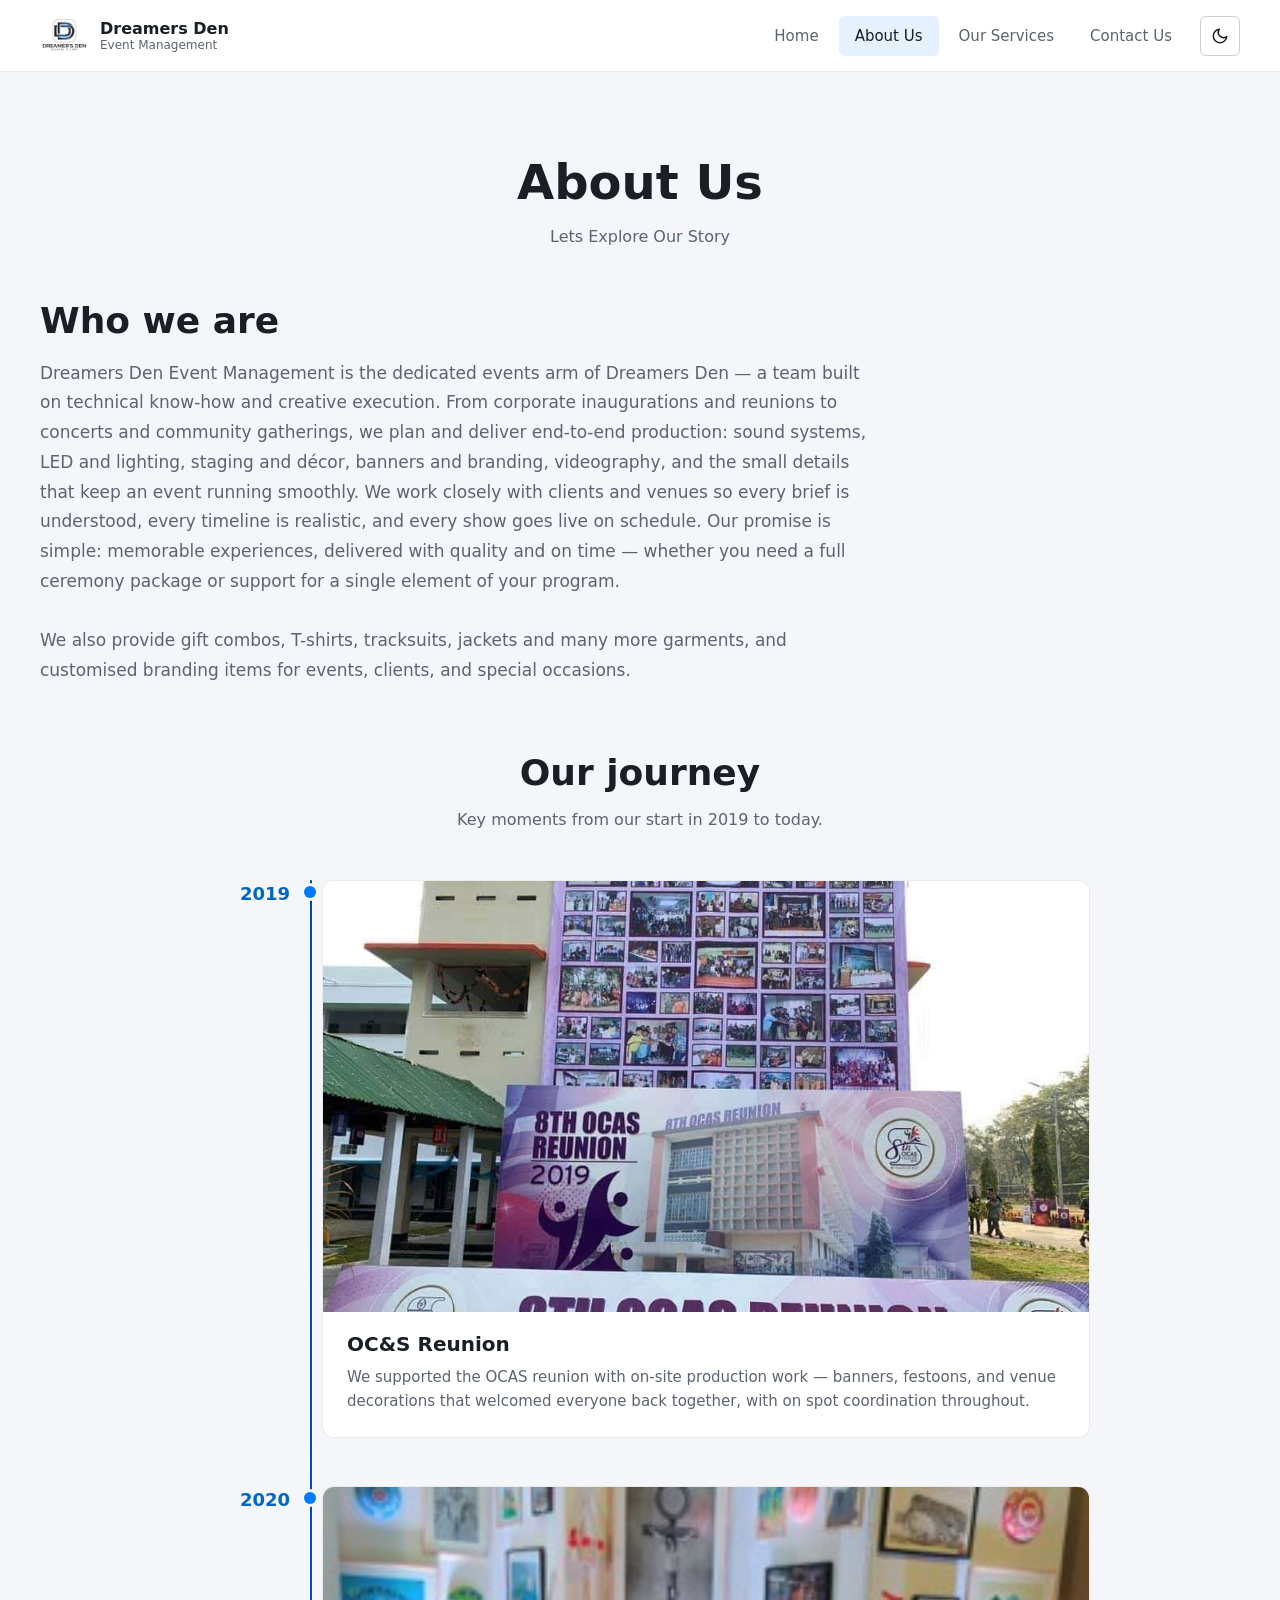
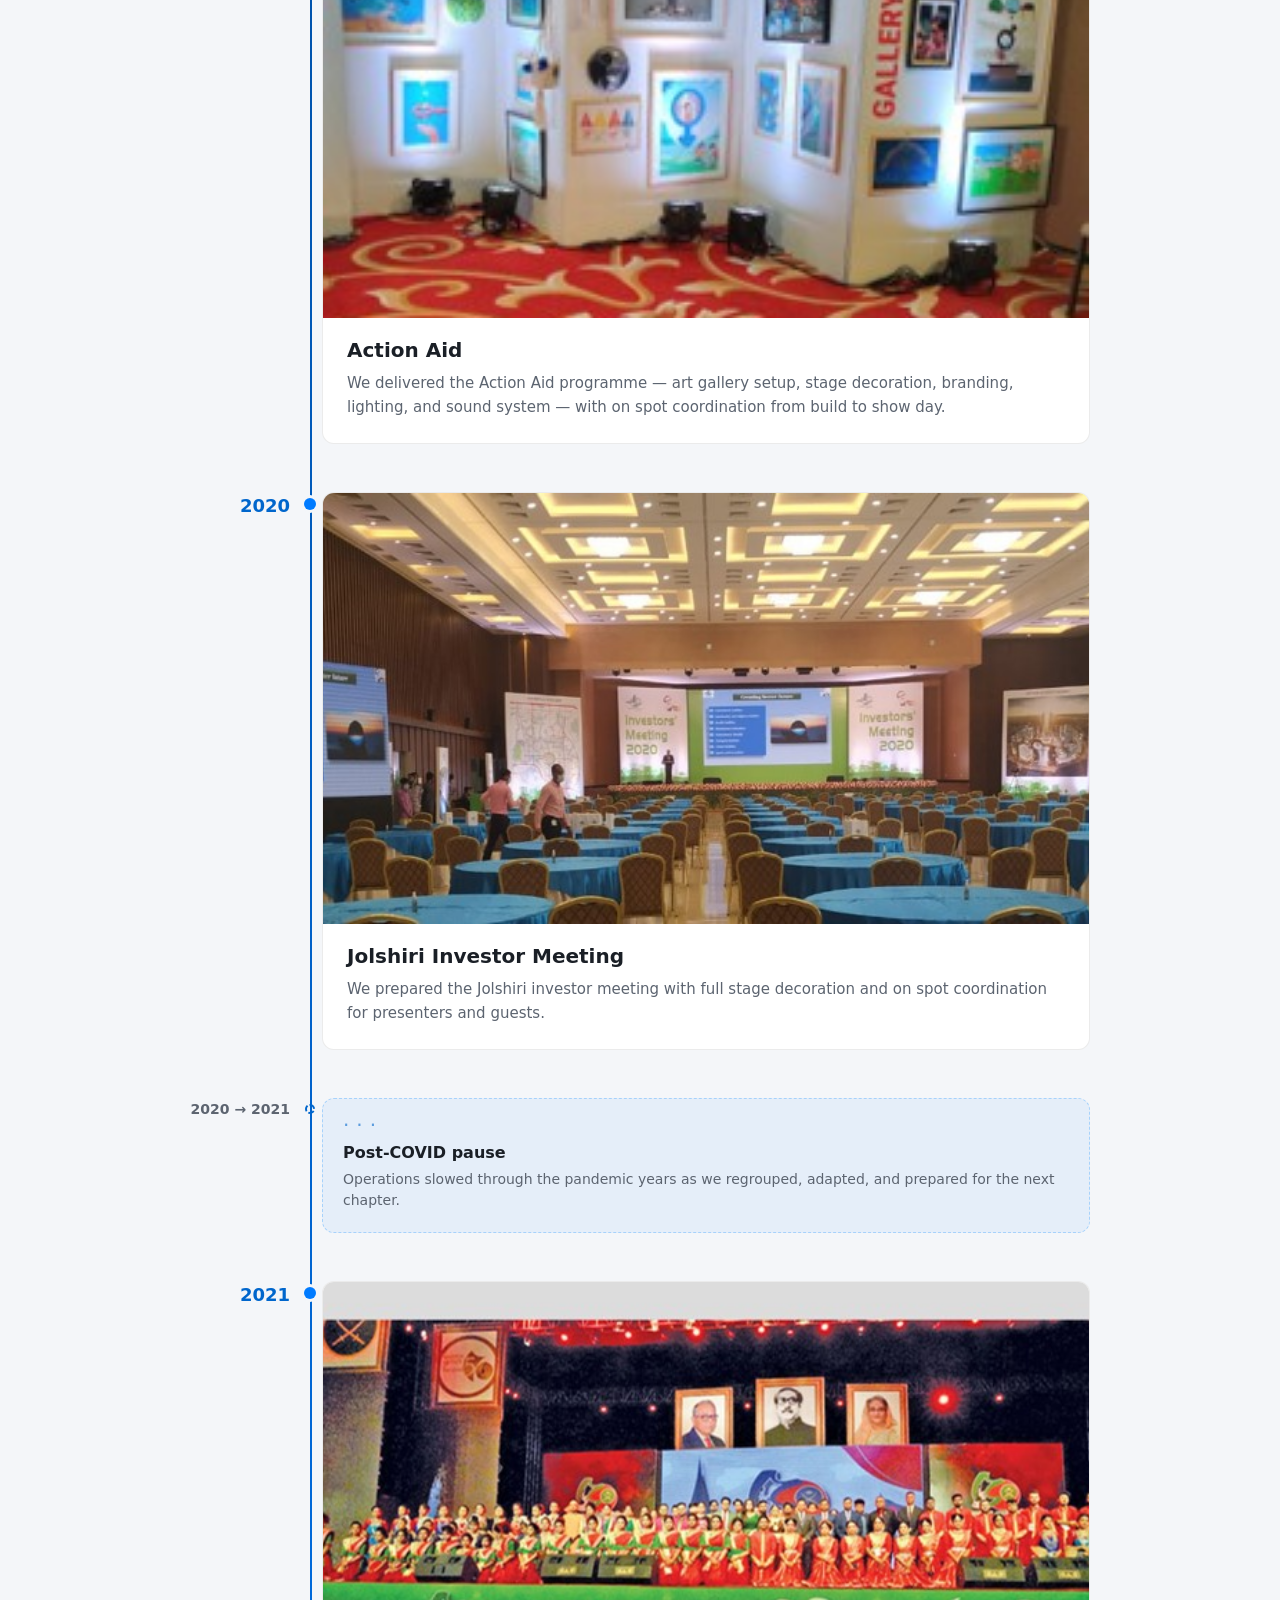
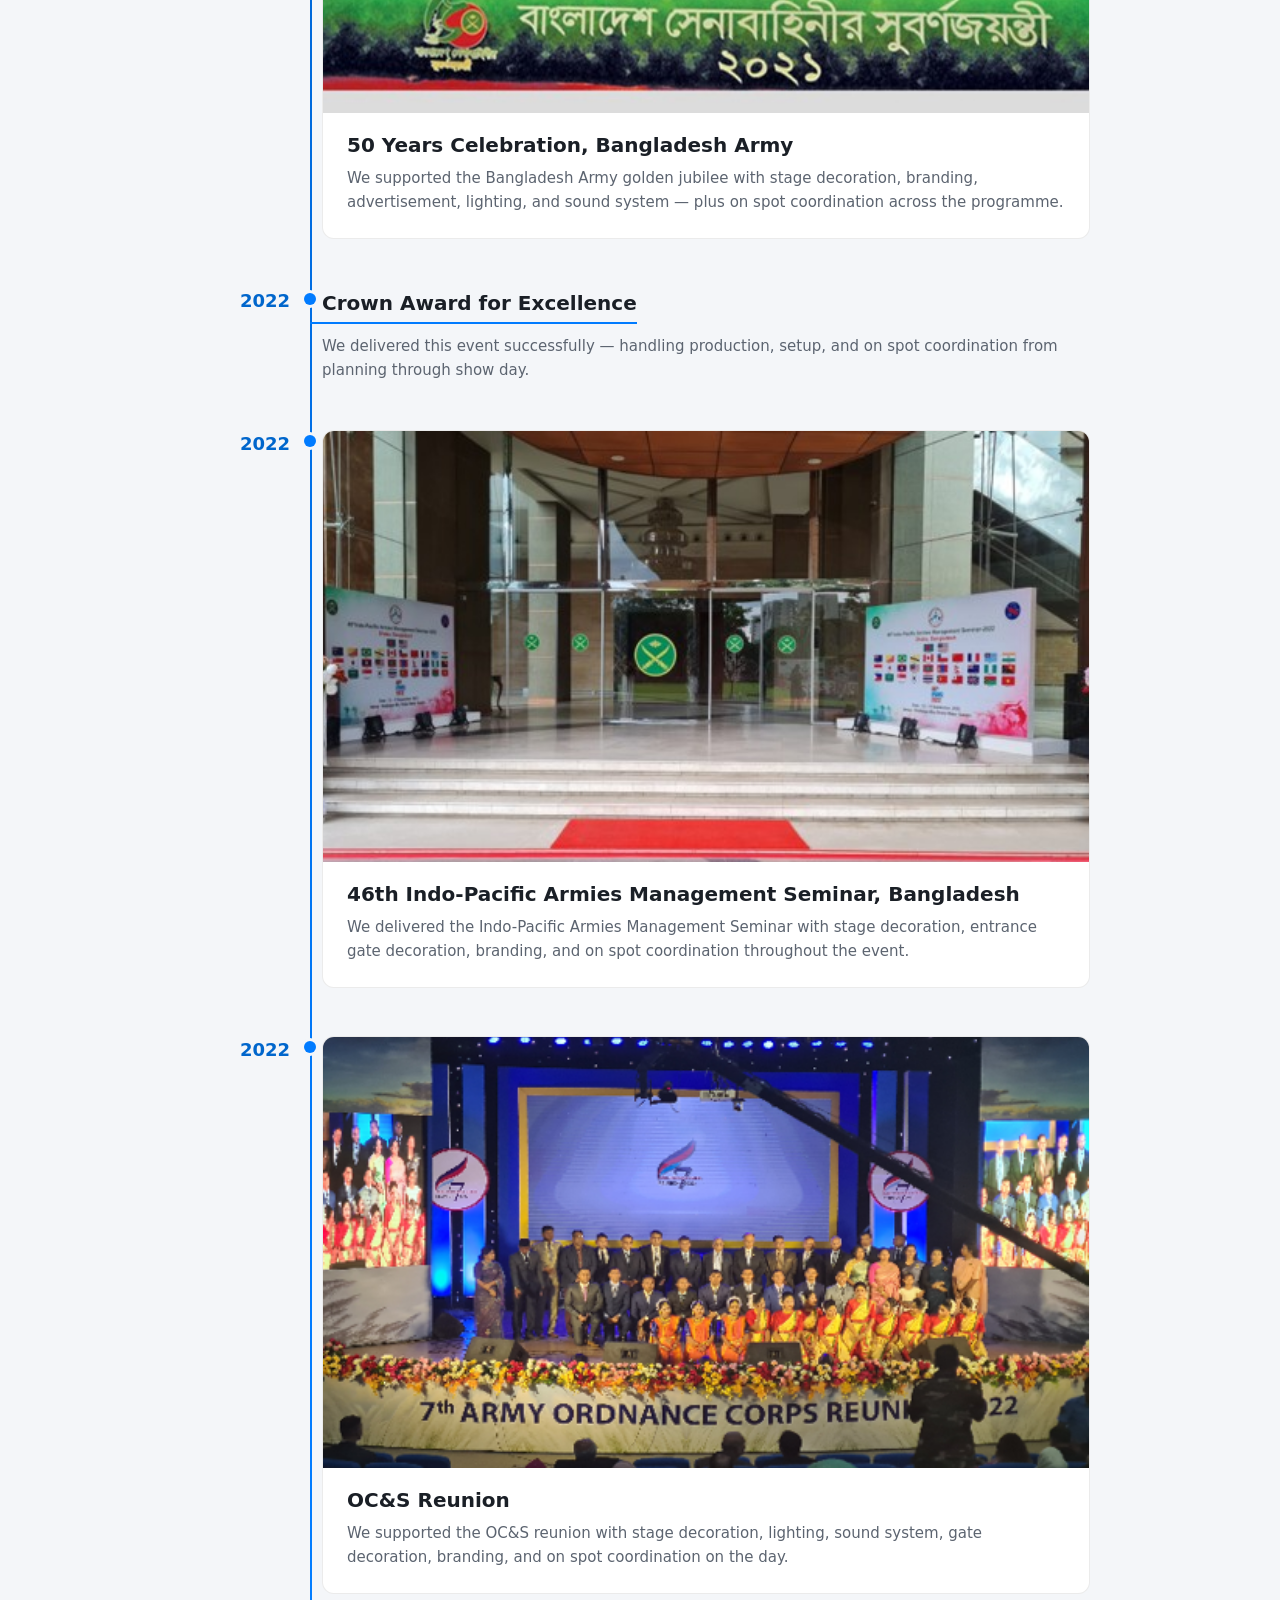
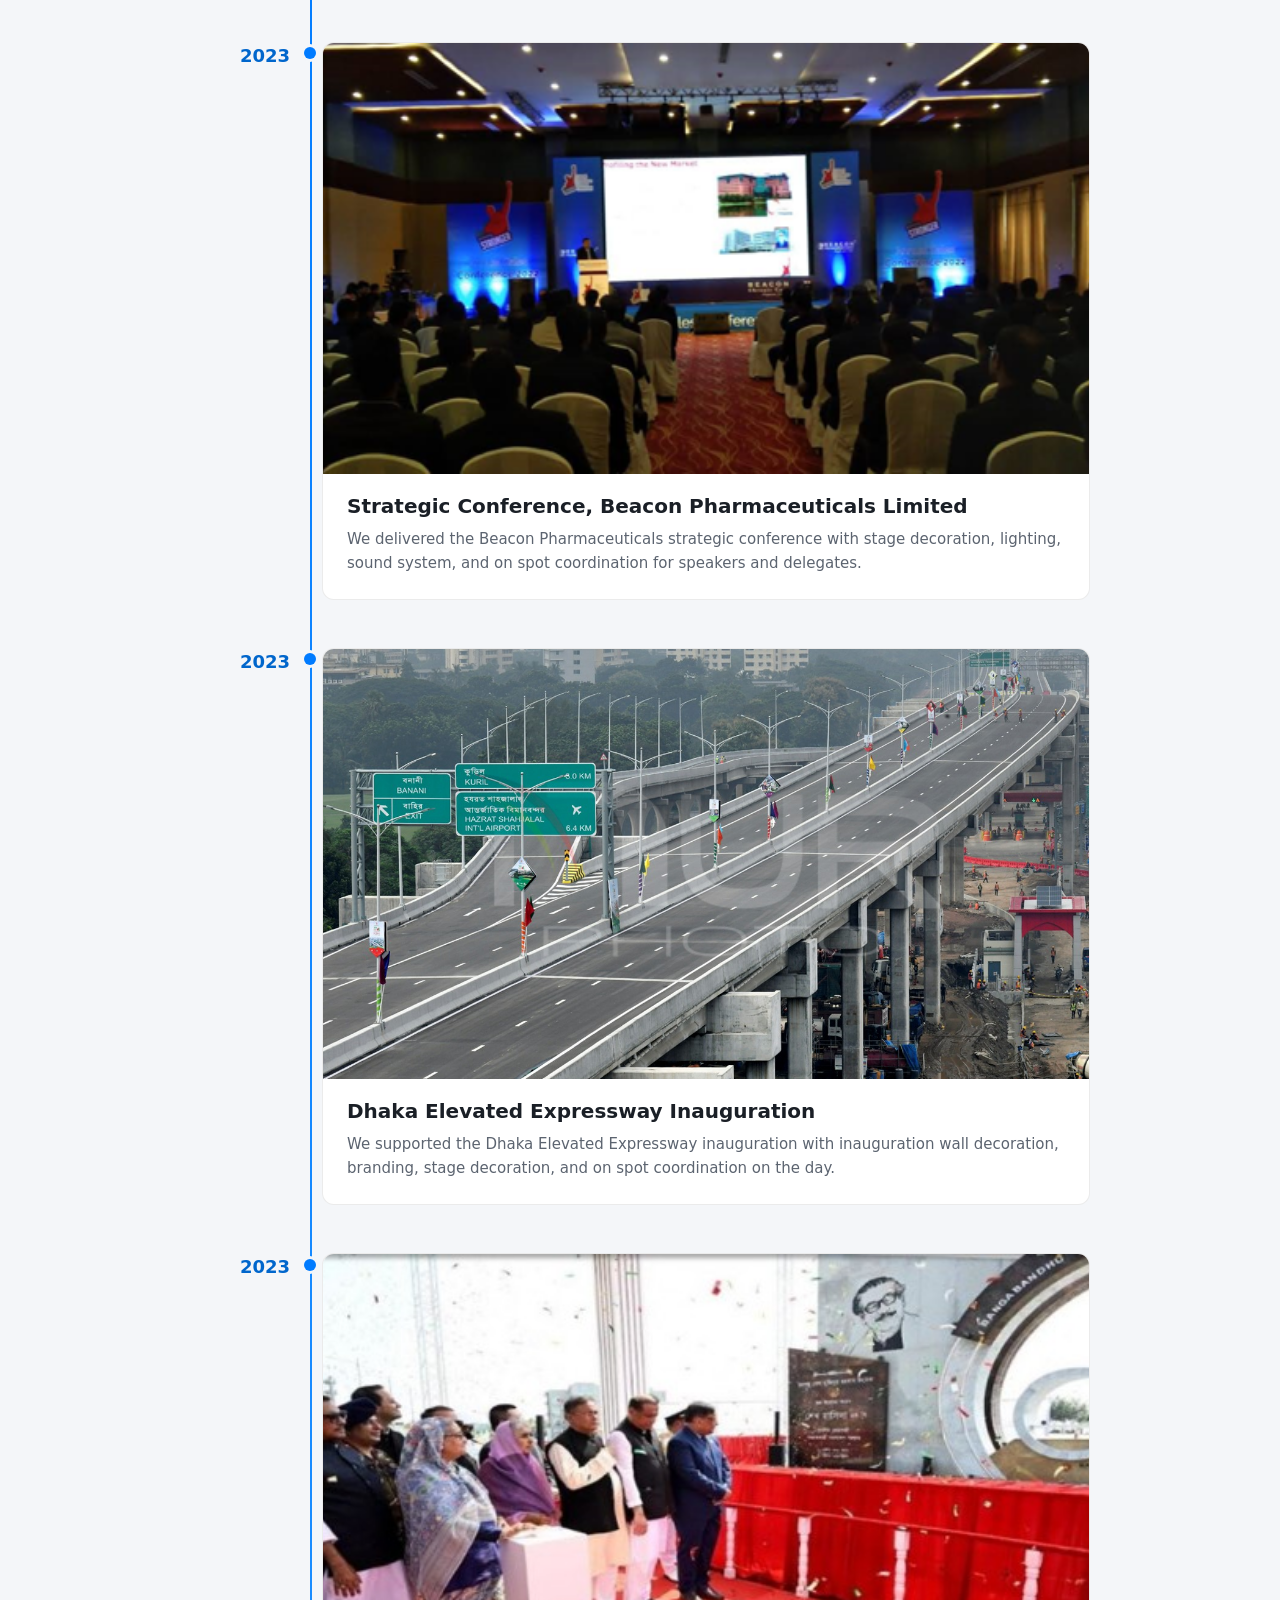
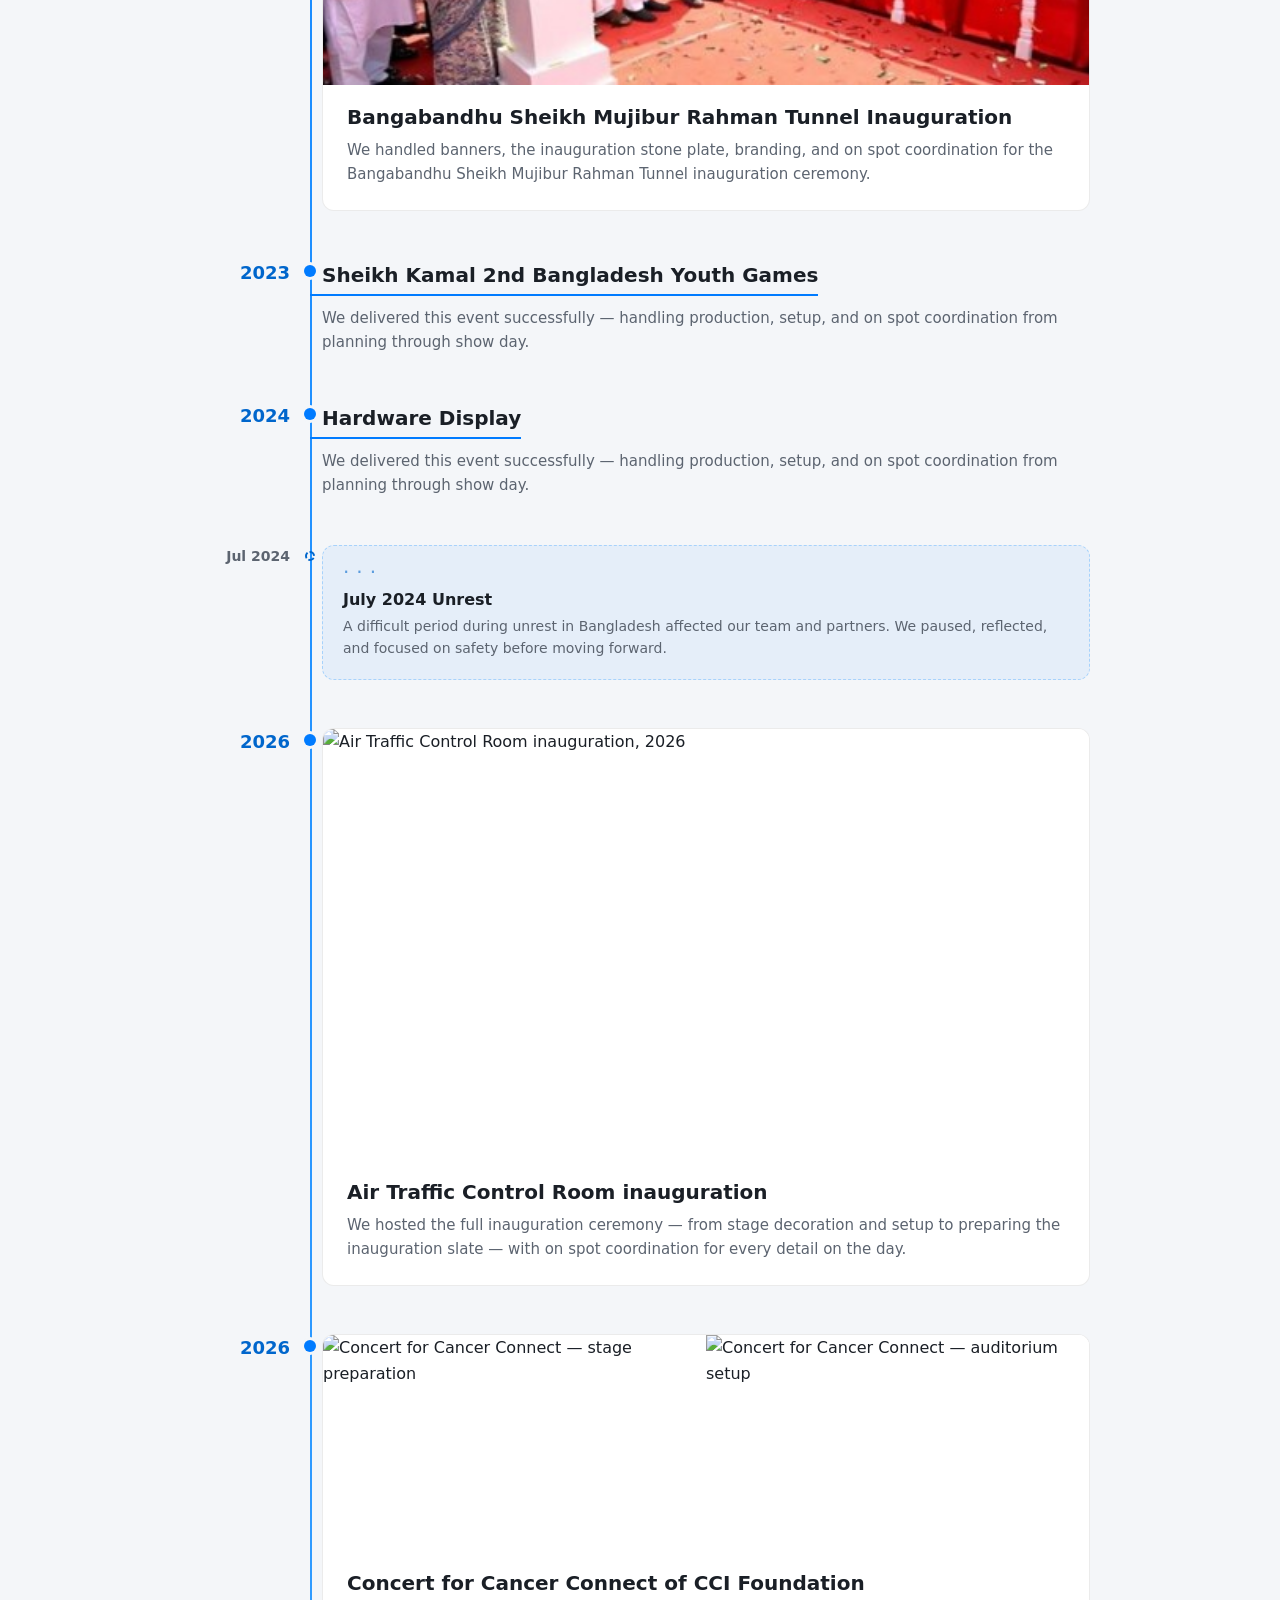
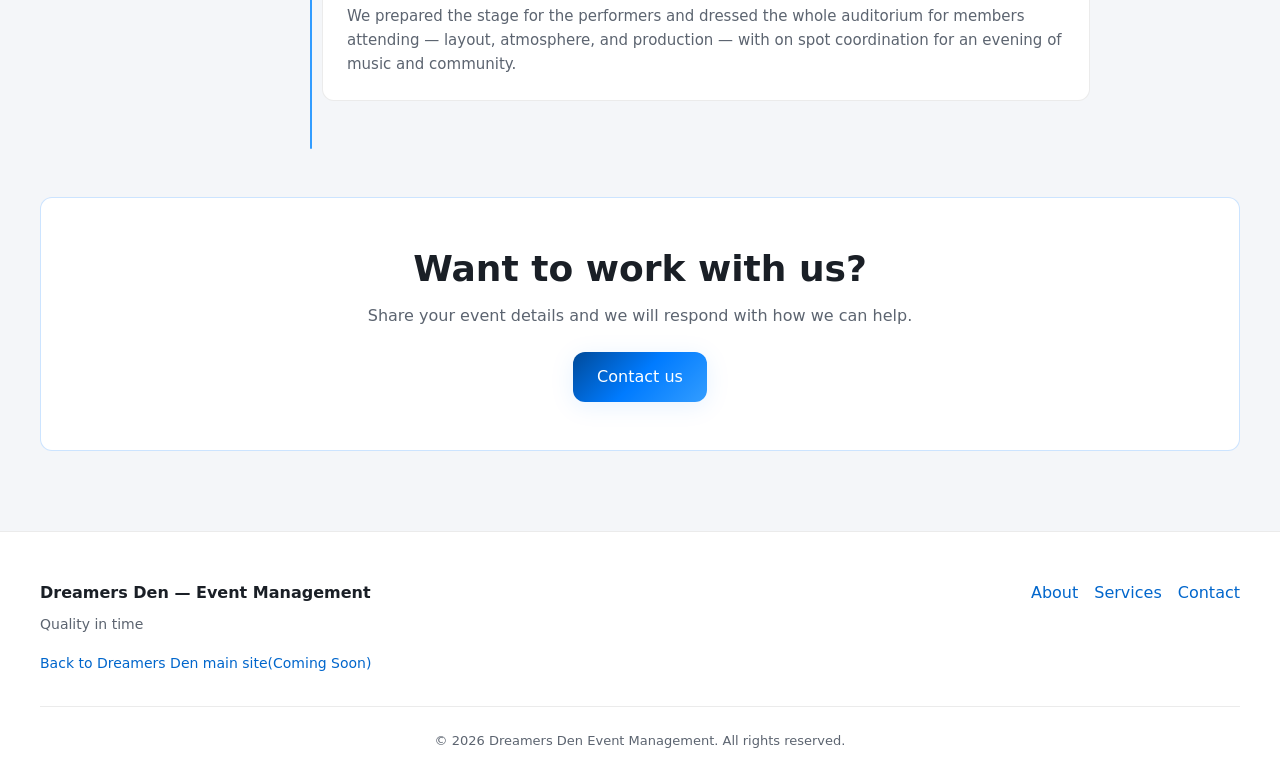
==== commit fcc9eb08: "Add Suvenier services, homepage event sections, and theme system. Expand the site with grouped Event" ====
--- a/about.html
+++ b/about.html
@@ -1,6 +1,7 @@
 <!DOCTYPE html>
 <html lang="en">
 <head>
+  <script>(function(){try{var s=localStorage.getItem("dd-theme");var l=s==="light"||(s!=="dark"&&window.matchMedia("(prefers-color-scheme: light)").matches);if(l)document.documentElement.setAttribute("data-theme","light");}catch(e){}})();</script>
   <meta charset="UTF-8">
   <meta name="viewport" content="width=device-width, initial-scale=1.0">
   <meta name="description" content="About Dreamers Den Event Management — our story, milestones, and commitment to quality events.">
@@ -21,16 +22,21 @@
           <span class="logo-subtitle">Event Management</span>
         </span>
       </a>
-      <button type="button" class="nav-toggle" aria-expanded="false" aria-controls="site-nav" aria-label="Open menu">&#9776;</button>
-      <nav id="site-nav" class="site-nav" aria-label="Main navigation">
-        <ul>
-          <li><a href="index.html">Home</a></li>
-          <li><a href="about.html">About Us</a></li>
-          <li><a href="services.html">Our Services</a></li>
-          <li><a href="partners.html">Our Partners</a></li>
-          <li><a href="contact.html">Contact Us</a></li>
-        </ul>
-      </nav>
+      <div class="header-end">
+        <nav id="site-nav" class="site-nav" aria-label="Main navigation">
+          <ul>
+            <li><a href="index.html">Home</a></li>
+            <li><a href="about.html">About Us</a></li>
+            <li><a href="services.html">Our Services</a></li>
+            <li><a href="contact.html">Contact Us</a></li>
+          </ul>
+        </nav>
+        <button type="button" class="theme-toggle" id="theme-toggle" aria-label="Switch to light theme">
+          <span class="theme-toggle-icon theme-toggle-icon--sun" aria-hidden="true"><svg xmlns="http://www.w3.org/2000/svg" viewBox="0 0 24 24" fill="none" stroke="currentColor" stroke-width="2" stroke-linecap="round" stroke-linejoin="round"><circle cx="12" cy="12" r="4"/><path d="M12 2v2M12 20v2M4.93 4.93l1.41 1.41M17.66 17.66l1.41 1.41M2 12h2M20 12h2M4.93 19.07l1.41-1.41M17.66 6.34l1.41-1.41"/></svg></span>
+          <span class="theme-toggle-icon theme-toggle-icon--moon" aria-hidden="true"><svg xmlns="http://www.w3.org/2000/svg" viewBox="0 0 24 24" fill="none" stroke="currentColor" stroke-width="2" stroke-linecap="round" stroke-linejoin="round"><path d="M21 12.79A9 9 0 1 1 11.21 3 7 7 0 0 0 21 12.79z"/></svg></span>
+        </button>
+        <button type="button" class="nav-toggle" aria-expanded="false" aria-controls="site-nav" aria-label="Open menu">&#9776;</button>
+      </div>
     </div>
   </header>
 
@@ -39,13 +45,15 @@
       <div class="container">
         <div class="section-header reveal">
           <h1>About Us</h1>
-          <p>What we have built — and where we are headed.</p>
+          <p>Lets Explore Our Story</p>
         </div>
 
         <div class="about-intro reveal">
-          <h2>Who we are</h2>
+          <h2> Who we are</h2>
           <p>
-            Dreamers Den Event Management is the dedicated events arm of Dreamers Den — a team built on technical know-how and creative execution. From corporate inaugurations and reunions to concerts, weddings, and community gatherings, we plan and deliver end-to-end production: sound systems, LED and lighting, staging and décor, banners and branding, videography, and the small details that keep an event running smoothly. We work closely with clients and venues so every brief is understood, every timeline is realistic, and every show goes live on schedule. Our promise is simple: memorable experiences, delivered with quality and on time — whether you need a full ceremony package or support for a single element of your program.
+            Dreamers Den Event Management is the dedicated events arm of Dreamers Den — a team built on technical know-how and creative execution. From corporate inaugurations and reunions to concerts and community gatherings, we plan and deliver end-to-end production: sound systems, LED and lighting, staging and décor, banners and branding, videography, and the small details that keep an event running smoothly. We work closely with clients and venues so every brief is understood, every timeline is realistic, and every show goes live on schedule. Our promise is simple: memorable experiences, delivered with quality and on time — whether you need a full ceremony package or support for a single element of your program.
+            <br><br>
+            We also provide gift combos, T-shirts, tracksuits, jackets and many more garments, and customised branding items for events, clients, and special occasions.
           </p>
         </div>
 
@@ -75,7 +83,6 @@
         <div class="footer-links">
           <a href="about.html">About</a>
           <a href="services.html">Services</a>
-          <a href="partners.html">Partners</a>
           <a href="contact.html">Contact</a>
         </div>
       </div>
--- a/css/variables.css
+++ b/css/variables.css
@@ -1,4 +1,6 @@
 :root {
+  color-scheme: dark;
+
   --color-bg: #0a0a0a;
   --color-bg-elevated: #141414;
   --color-bg-card: #1a1a1a;
@@ -11,6 +13,21 @@
   --color-primary-dark: #0056b3;
   --color-primary-glow: #339dff;
   --gradient-brand: linear-gradient(135deg, #001f3f 0%, #007bff 50%, #339dff 100%);
+
+  --color-border-subtle: rgba(255, 255, 255, 0.06);
+  --color-border: rgba(255, 255, 255, 0.12);
+  --color-border-strong: rgba(255, 255, 255, 0.2);
+  --color-header-bg: rgba(10, 10, 10, 0.92);
+  --color-nav-active-bg: rgba(0, 123, 255, 0.12);
+  --color-panel-bg: rgba(26, 26, 26, 0.6);
+  --color-panel-shadow: rgba(0, 0, 0, 0.2);
+  --color-item-bg: rgba(255, 255, 255, 0.03);
+  --color-link-hover: #ffffff;
+  --color-outline-border: rgba(255, 255, 255, 0.25);
+  --color-card-border-hover: rgba(0, 123, 255, 0.25);
+  --color-accent-border: rgba(0, 123, 255, 0.12);
+  --color-accent-border-hover: rgba(0, 123, 255, 0.22);
+  --color-image-contain-bg: #f5f5f5;
 
   --font-heading: "Segoe UI", system-ui, -apple-system, sans-serif;
   --font-body: "Segoe UI", system-ui, -apple-system, sans-serif;
@@ -27,4 +44,37 @@
   --max-width: 1200px;
   --section-gap: 5rem;
   --transition: 0.25s ease;
+  --theme-transition: 0.5s ease;
 }
+
+[data-theme="light"] {
+  color-scheme: light;
+
+  --color-bg: #f4f6f9;
+  --color-bg-elevated: #ffffff;
+  --color-bg-card: #ffffff;
+  --color-text: #1a1f26;
+  --color-text-muted: #5c6470;
+  --color-text-dark: #1a1f26;
+
+  --color-primary-glow: #0066cc;
+  --gradient-brand: linear-gradient(135deg, #004a99 0%, #007bff 50%, #339dff 100%);
+
+  --color-border-subtle: rgba(0, 0, 0, 0.08);
+  --color-border: rgba(0, 0, 0, 0.12);
+  --color-border-strong: rgba(0, 0, 0, 0.18);
+  --color-header-bg: rgba(255, 255, 255, 0.92);
+  --color-nav-active-bg: rgba(0, 123, 255, 0.1);
+  --color-panel-bg: rgba(255, 255, 255, 0.92);
+  --color-panel-shadow: rgba(0, 0, 0, 0.08);
+  --color-item-bg: rgba(0, 123, 255, 0.04);
+  --color-link-hover: #004a99;
+  --color-outline-border: rgba(0, 0, 0, 0.2);
+  --color-card-border-hover: rgba(0, 123, 255, 0.35);
+  --color-accent-border: rgba(0, 123, 255, 0.2);
+  --color-accent-border-hover: rgba(0, 123, 255, 0.35);
+  --color-image-contain-bg: #eef1f5;
+
+  --shadow-card: 0 4px 24px rgba(0, 123, 255, 0.1);
+  --shadow-hover: 0 8px 32px rgba(0, 123, 255, 0.18);
+}
--- a/css/base.css
+++ b/css/base.css
@@ -8,6 +8,19 @@
 
 html {
   scroll-behavior: smooth;
+}
+
+html.theme-transition,
+html.theme-transition *,
+html.theme-transition *::before,
+html.theme-transition *::after {
+  transition:
+    background-color var(--theme-transition),
+    color var(--theme-transition),
+    border-color var(--theme-transition),
+    box-shadow var(--theme-transition),
+    fill var(--theme-transition),
+    stroke var(--theme-transition) !important;
 }
 
 @media (prefers-reduced-motion: reduce) {
@@ -48,7 +61,7 @@
 }
 
 a:hover {
-  color: var(--color-surface);
+  color: var(--color-link-hover);
 }
 
 a:focus-visible,
--- a/css/components.css
+++ b/css/components.css
@@ -3,9 +3,9 @@
   position: sticky;
   top: 0;
   z-index: 100;
-  background: rgba(10, 10, 10, 0.92);
+  background: var(--color-header-bg);
   backdrop-filter: blur(12px);
-  border-bottom: 1px solid rgba(255, 255, 255, 0.06);
+  border-bottom: 1px solid var(--color-border-subtle);
   height: var(--header-height);
 }
 
@@ -15,6 +15,13 @@
   justify-content: space-between;
   height: var(--header-height);
   gap: 1.5rem;
+}
+
+.header-end {
+  display: flex;
+  align-items: center;
+  gap: 0.5rem;
+  margin-left: auto;
 }
 
 .logo-link {
@@ -53,16 +60,53 @@
 }
 
 /* Navigation */
-.nav-toggle {
-  display: none;
+.nav-toggle,
+.theme-toggle {
+  display: flex;
+  align-items: center;
+  justify-content: center;
   background: transparent;
-  border: 1px solid rgba(255, 255, 255, 0.2);
+  border: 1px solid var(--color-border-strong);
   color: var(--color-text);
   padding: 0.5rem 0.75rem;
   border-radius: var(--radius-sm);
   cursor: pointer;
+  line-height: 1;
+  flex-shrink: 0;
+  transition: border-color var(--transition), background var(--transition), color var(--transition);
+}
+
+.theme-toggle {
+  width: 2.5rem;
+  height: 2.5rem;
+  padding: 0;
+}
+
+.theme-toggle:hover,
+.nav-toggle:hover {
+  border-color: var(--color-primary);
+  color: var(--color-primary-glow);
+}
+
+.theme-toggle-icon {
+  display: none;
+  width: 1.125rem;
+  height: 1.125rem;
+}
+
+.theme-toggle-icon svg {
+  width: 100%;
+  height: 100%;
+}
+
+:root:not([data-theme="light"]) .theme-toggle-icon--sun,
+[data-theme="light"] .theme-toggle-icon--moon {
+  display: block;
+}
+
+.nav-toggle {
+  display: none;
   font-size: 1.25rem;
-  line-height: 1;
 }
 
 .site-nav ul {
@@ -84,7 +128,21 @@
 .site-nav a:hover,
 .site-nav a.is-active {
   color: var(--color-text);
-  background: rgba(0, 123, 255, 0.12);
+  background: var(--color-nav-active-bg);
+}
+
+@media (min-width: 769px) {
+  .header-end {
+    gap: 0.75rem;
+  }
+
+  .theme-toggle {
+    order: 2;
+  }
+
+  .site-nav {
+    order: 1;
+  }
 }
 
 @media (max-width: 768px) {
@@ -96,7 +154,7 @@
     position: fixed;
     inset: var(--header-height) 0 auto 0;
     background: var(--color-bg-elevated);
-    border-bottom: 1px solid rgba(255, 255, 255, 0.08);
+    border-bottom: 1px solid var(--color-border);
     padding: 1rem;
     transform: translateY(-100%);
     opacity: 0;
@@ -154,7 +212,7 @@
 .btn-outline {
   background: transparent;
   color: var(--color-text);
-  border: 1px solid rgba(255, 255, 255, 0.25);
+  border: 1px solid var(--color-outline-border);
 }
 
 .btn-outline:hover {
@@ -172,7 +230,7 @@
 /* Cards */
 .card {
   background: var(--color-bg-card);
-  border: 1px solid rgba(255, 255, 255, 0.06);
+  border: 1px solid var(--color-border-subtle);
   border-radius: var(--radius-md);
   overflow: hidden;
   transition: transform var(--transition), box-shadow var(--transition), border-color var(--transition);
@@ -181,13 +239,13 @@
 .card:hover {
   transform: translateY(-4px);
   box-shadow: var(--shadow-hover);
-  border-color: rgba(0, 123, 255, 0.25);
+  border-color: var(--color-card-border-hover);
 }
 
 /* Footer */
 .site-footer {
   background: var(--color-bg-elevated);
-  border-top: 1px solid rgba(255, 255, 255, 0.06);
+  border-top: 1px solid var(--color-border-subtle);
   padding-block: 3rem 2rem;
   margin-top: auto;
 }
@@ -228,7 +286,7 @@
 .footer-bottom {
   margin-top: 2rem;
   padding-top: 1.5rem;
-  border-top: 1px solid rgba(255, 255, 255, 0.06);
+  border-top: 1px solid var(--color-border-subtle);
   text-align: center;
   font-size: 0.8125rem;
   color: var(--color-text-muted);
--- a/css/pages.css
+++ b/css/pages.css
@@ -56,7 +56,7 @@
   padding: 1.5rem;
   background: var(--color-bg-card);
   border-radius: var(--radius-md);
-  border: 1px solid rgba(255, 255, 255, 0.06);
+  border: 1px solid var(--color-border-subtle);
 }
 
 .highlight-card h3 {
@@ -70,7 +70,22 @@
   margin: 0;
 }
 
-/* Services grid */
+/* Services — grouped sections */
+.service-group {
+  margin-bottom: 3rem;
+}
+
+.service-group:last-child {
+  margin-bottom: 0;
+}
+
+.service-group-heading {
+  font-size: clamp(1.375rem, 2.5vw, 1.75rem);
+  margin-bottom: 1.25rem;
+  padding-bottom: 0.5rem;
+  border-bottom: 2px solid var(--color-border);
+}
+
 .services-grid {
   display: grid;
   grid-template-columns: repeat(auto-fill, minmax(280px, 1fr));
@@ -90,6 +105,15 @@
   width: 100%;
   height: 100%;
   object-fit: cover;
+}
+
+.service-card .service-image.is-contain {
+  background: var(--color-image-contain-bg);
+}
+
+.service-card .service-image.is-contain img {
+  object-fit: contain;
+  padding: 0.75rem;
 }
 
 .service-card .service-image .service-icon-fallback {
@@ -240,7 +264,7 @@
 .timeline-content {
   background: var(--color-bg-card);
   border-radius: var(--radius-md);
-  border: 1px solid rgba(255, 255, 255, 0.06);
+  border: 1px solid var(--color-border-subtle);
   overflow: hidden;
 }
 
@@ -301,7 +325,7 @@
   text-align: center;
   font-size: 0.8125rem;
   color: var(--color-text-muted);
-  border: 1px dashed rgba(255, 255, 255, 0.12);
+  border: 1px dashed var(--color-border);
   border-radius: 0;
   aspect-ratio: 16 / 9;
 }
@@ -404,45 +428,6 @@
   color: var(--color-text-muted);
 }
 
-/* Partners */
-.partners-grid {
-  display: grid;
-  grid-template-columns: repeat(auto-fill, minmax(180px, 1fr));
-  gap: 1.5rem;
-}
-
-.partner-card {
-  text-align: center;
-  padding: 1.5rem;
-}
-
-.partner-logo {
-  width: 100%;
-  aspect-ratio: 1;
-  max-width: 120px;
-  margin: 0 auto 1rem;
-  background: var(--color-bg-elevated);
-  border-radius: var(--radius-md);
-  display: flex;
-  align-items: center;
-  justify-content: center;
-  font-size: 2rem;
-  font-weight: 700;
-  color: var(--color-primary);
-  border: 1px solid rgba(255, 255, 255, 0.08);
-}
-
-.partner-card h3 {
-  font-size: 1rem;
-  margin-bottom: 0.25rem;
-}
-
-.partner-card p {
-  font-size: 0.8125rem;
-  color: var(--color-text-muted);
-  margin: 0;
-}
-
 /* Contact */
 .contact-layout {
   display: grid;
@@ -651,7 +636,7 @@
   min-height: 0;
   padding: 1rem;
   background: var(--color-bg-elevated);
-  border: 1px solid rgba(255, 255, 255, 0.08);
+  border: 1px solid var(--color-border);
   border-radius: var(--radius-sm);
 }
 
@@ -660,7 +645,7 @@
   flex-direction: column;
   gap: 0.15rem;
   padding-bottom: 0.25rem;
-  border-bottom: 1px solid rgba(255, 255, 255, 0.06);
+  border-bottom: 1px solid var(--color-border-subtle);
 }
 
 .contact-person-channels {
@@ -679,7 +664,7 @@
   text-decoration: none;
   color: inherit;
   background: var(--color-bg-card);
-  border: 1px solid rgba(255, 255, 255, 0.08);
+  border: 1px solid var(--color-border);
   border-radius: var(--radius-sm);
   transition: border-color var(--transition), background var(--transition), transform var(--transition);
 }
@@ -775,7 +760,7 @@
   background: var(--color-bg-card);
   border-radius: var(--radius-md);
   padding: 2rem;
-  border: 1px solid rgba(255, 255, 255, 0.06);
+  border: 1px solid var(--color-border-subtle);
 }
 
 .form-section h2 {
@@ -828,24 +813,6 @@
   margin-bottom: 1.5rem;
 }
 
-/* Partner teaser on home (legacy) */
-.partner-teaser {
-  display: flex;
-  flex-wrap: wrap;
-  gap: 1rem;
-  justify-content: center;
-  margin-top: 1.5rem;
-}
-
-.partner-teaser span {
-  padding: 0.5rem 1rem;
-  background: var(--color-bg-card);
-  border-radius: var(--radius-sm);
-  font-size: 0.875rem;
-  color: var(--color-text-muted);
-  border: 1px solid rgba(255, 255, 255, 0.06);
-}
-
 /* Project customers — home (soothing) */
 .section--soothing {
   padding-block: 4rem;
@@ -865,10 +832,10 @@
   margin-inline: auto;
   padding: 2.5rem 2rem;
   text-align: center;
-  background: rgba(26, 26, 26, 0.6);
-  border: 1px solid rgba(255, 255, 255, 0.06);
+  background: var(--color-panel-bg);
+  border: 1px solid var(--color-border-subtle);
   border-radius: var(--radius-lg);
-  box-shadow: 0 24px 48px rgba(0, 0, 0, 0.2);
+  box-shadow: 0 24px 48px var(--color-panel-shadow);
 }
 
 .customers-header {
@@ -912,15 +879,15 @@
   font-size: 1rem;
   font-weight: 500;
   color: var(--color-text);
-  background: rgba(255, 255, 255, 0.03);
-  border: 1px solid rgba(0, 123, 255, 0.12);
+  background: var(--color-item-bg);
+  border: 1px solid var(--color-accent-border);
   border-radius: var(--radius-md);
   transition: background var(--transition), border-color var(--transition);
 }
 
 .customer-item:hover {
-  background: rgba(0, 123, 255, 0.06);
-  border-color: rgba(0, 123, 255, 0.22);
+  background: var(--color-nav-active-bg);
+  border-color: var(--color-accent-border-hover);
 }
 
 .customers-more {
@@ -945,7 +912,7 @@
 
 .customers-footer-note a:hover {
   opacity: 1;
-  color: var(--color-surface);
+  color: var(--color-link-hover);
 }
 
 @media (min-width: 640px) {
@@ -953,3 +920,50 @@
     padding: 3rem 2.5rem;
   }
 }
+
+/* Home — events we manage (blue) & exclude (red) */
+.events-section--manage {
+  background: linear-gradient(
+    180deg,
+    transparent 0%,
+    rgba(0, 123, 255, 0.08) 50%,
+    transparent 100%
+  );
+}
+
+.events-section--manage .customers-eyebrow {
+  color: #66b3ff;
+}
+
+.events-section--manage .customer-item {
+  background: rgba(0, 123, 255, 0.06);
+  border-color: rgba(51, 157, 255, 0.28);
+}
+
+.events-section--manage .customer-item:hover {
+  background: rgba(0, 123, 255, 0.12);
+  border-color: rgba(51, 157, 255, 0.45);
+}
+
+.events-section--exclude {
+  background: linear-gradient(
+    180deg,
+    transparent 0%,
+    rgba(220, 53, 69, 0.06) 50%,
+    transparent 100%
+  );
+}
+
+.events-section--exclude .customers-eyebrow {
+  color: #f87171;
+}
+
+.events-section--exclude .customer-item {
+  background: rgba(220, 53, 69, 0.06);
+  border-color: rgba(248, 113, 113, 0.28);
+}
+
+.events-section--exclude .customer-item:hover {
+  background: rgba(220, 53, 69, 0.12);
+  border-color: rgba(248, 113, 113, 0.45);
+}
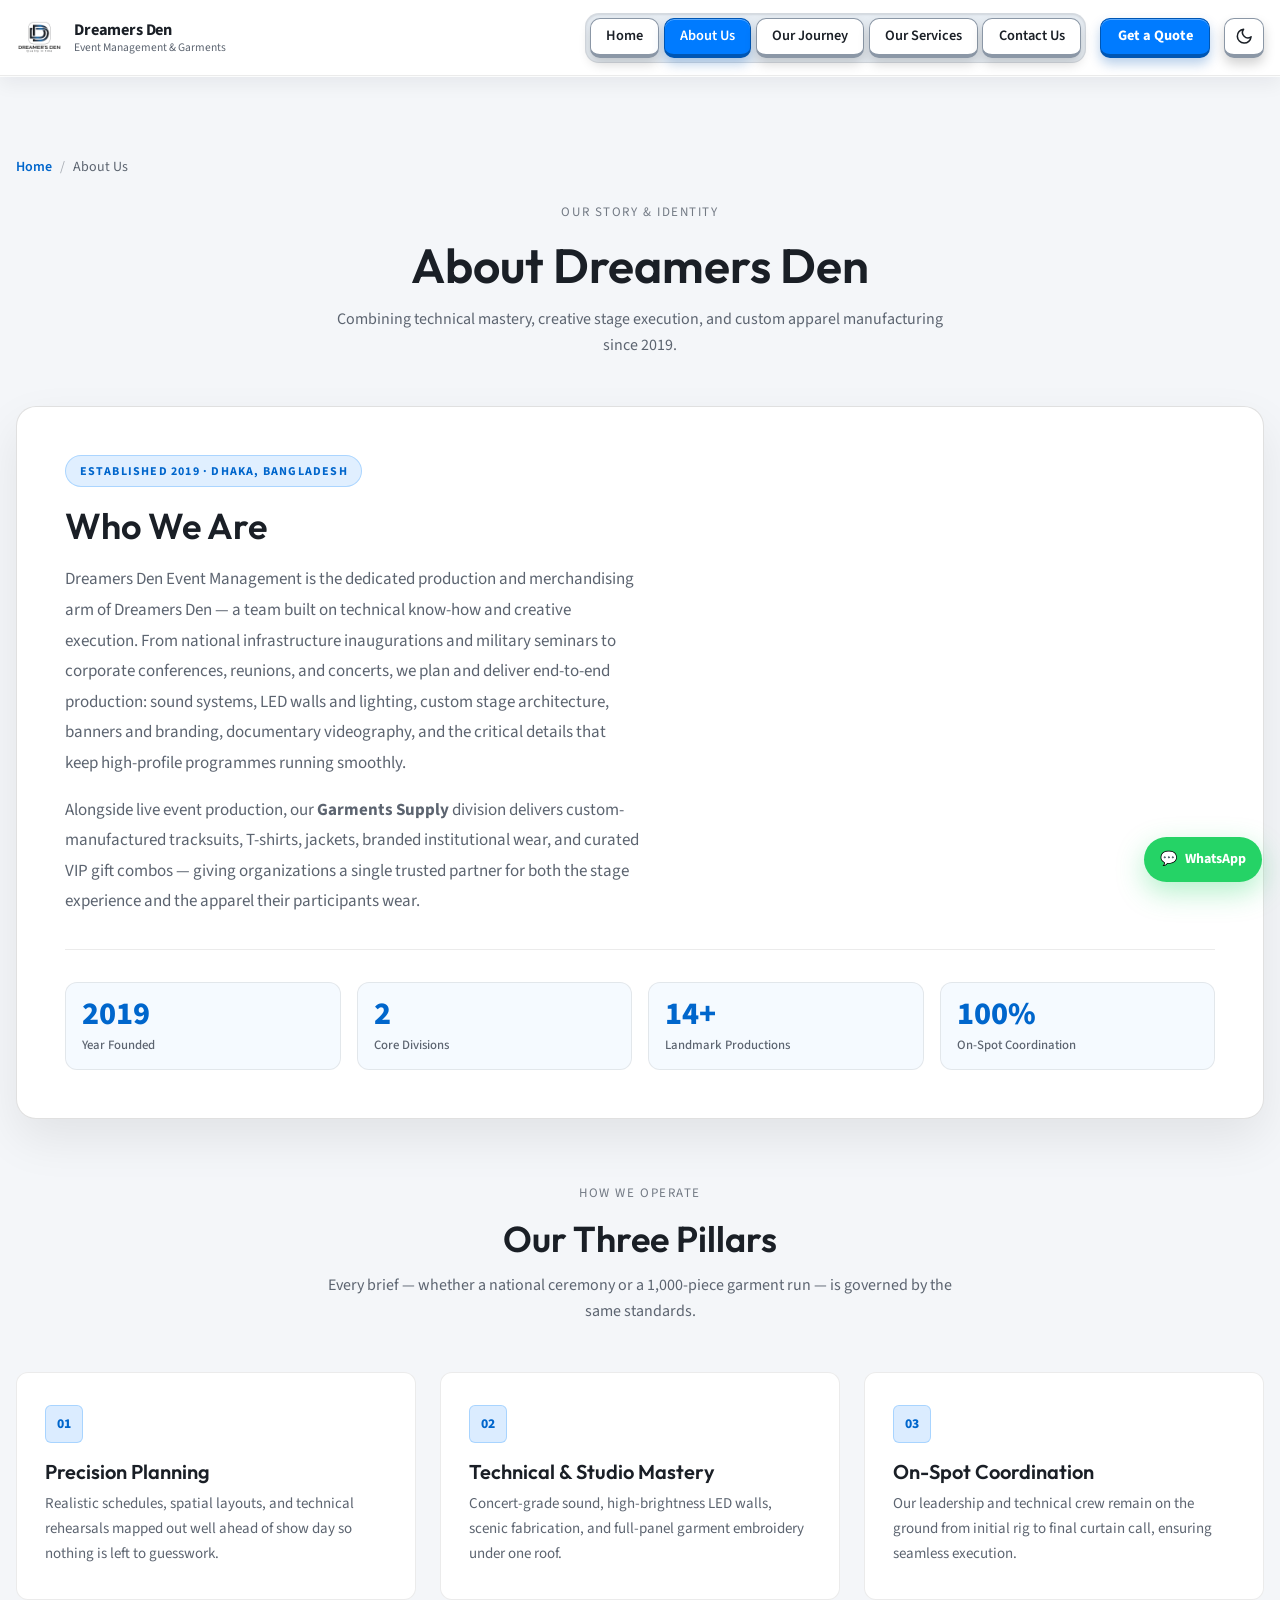
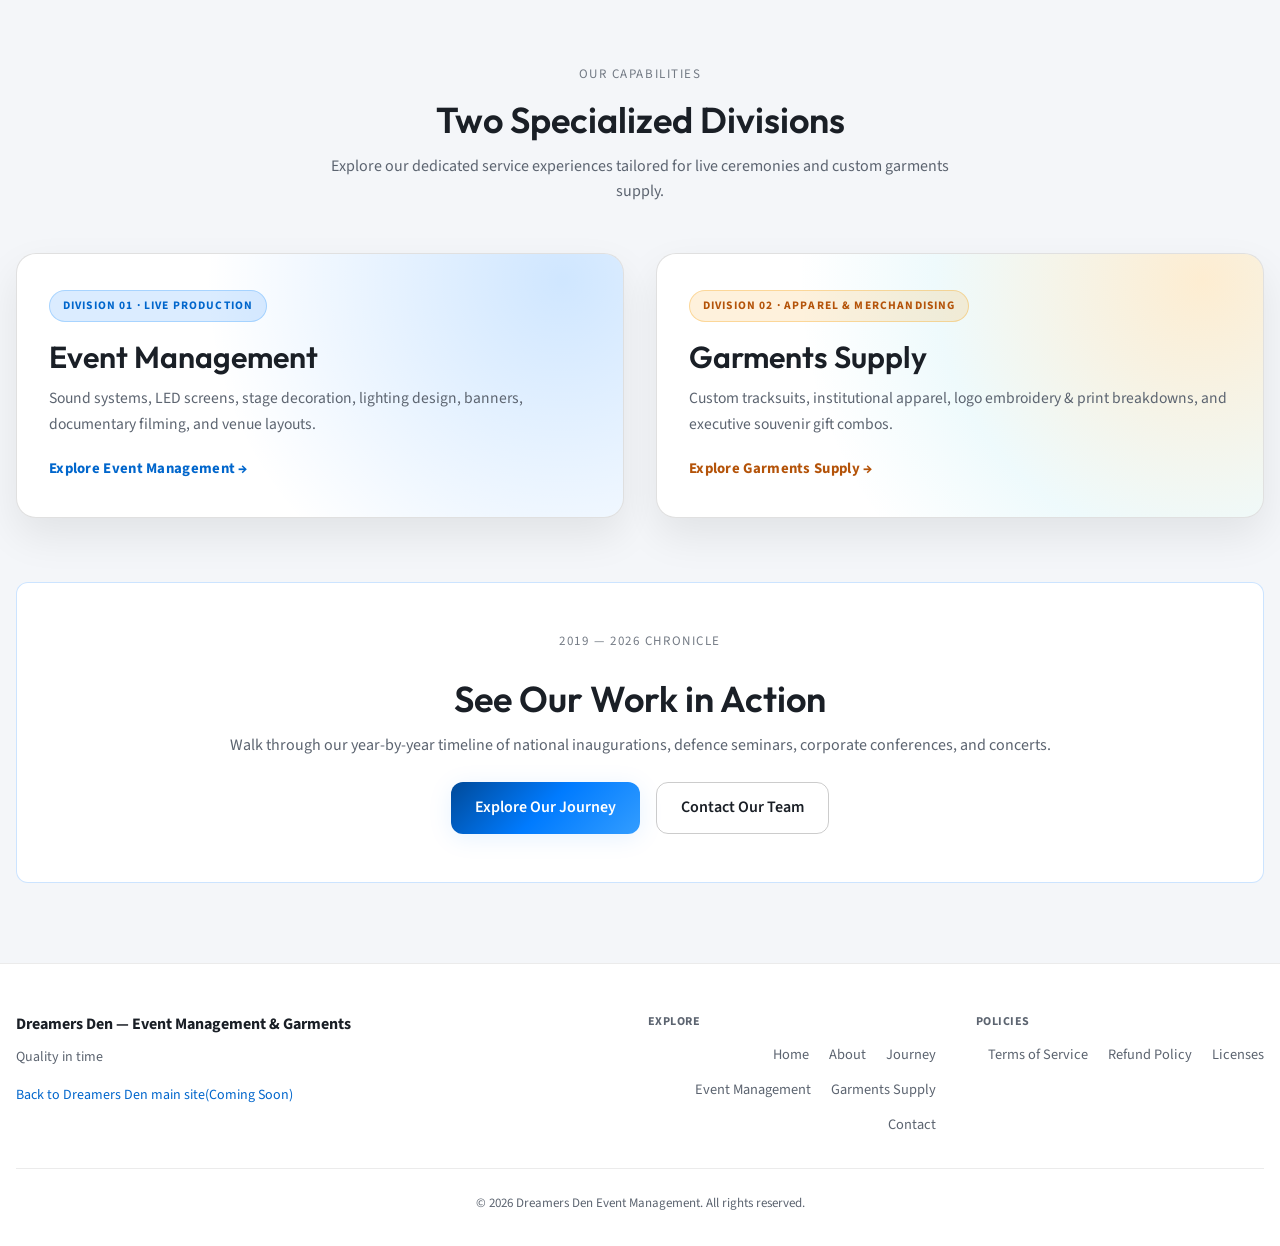
==== commit ca5953c4: "Add the souvenir catalogue, policy pages, and mobile navigation fixes." ====
--- a/about.html
+++ b/about.html
@@ -4,97 +4,127 @@
   <script>(function(){try{var s=localStorage.getItem("dd-theme");var l=s==="light"||(s!=="dark"&&window.matchMedia("(prefers-color-scheme: light)").matches);if(l)document.documentElement.setAttribute("data-theme","light");}catch(e){}})();</script>
   <meta charset="UTF-8">
   <meta name="viewport" content="width=device-width, initial-scale=1.0">
-  <meta name="description" content="About Dreamers Den Event Management — our story, milestones, and commitment to quality events.">
+  <meta name="description" content="About Dreamers Den Event Management & Garments Supply — our story, core values, and two specialized divisions.">
+  <meta property="og:title" content="About Us — Dreamers Den">
+  <meta property="og:description" content="Our story, pillars, and dual divisions: Event Management and Garments Supply.">
+  <meta property="og:type" content="website">
+  <meta property="og:image" content="assets/images/logo-eventmanagement.png">
   <title>About Us — Dreamers Den Event Management</title>
   <link rel="icon" href="assets/images/logo.png" type="image/png">
+  <link rel="preconnect" href="https://fonts.googleapis.com">
+  <link rel="preconnect" href="https://fonts.gstatic.com" crossorigin>
+  <link href="https://fonts.googleapis.com/css2?family=Outfit:wght@500;600;700;800&family=Source+Sans+3:wght@400;500;600;700&display=optional" rel="stylesheet">
   <link rel="stylesheet" href="css/variables.css">
   <link rel="stylesheet" href="css/base.css">
   <link rel="stylesheet" href="css/components.css">
   <link rel="stylesheet" href="css/pages.css">
 </head>
 <body>
-  <header class="site-header">
-    <div class="container header-inner">
-      <a href="index.html" class="logo-link">
-        <img src="assets/images/logo.png" alt="Dreamers Den logo" class="logo-img" width="48" height="48">
-        <span class="logo-text">
-          <span class="logo-title">Dreamers Den</span>
-          <span class="logo-subtitle">Event Management</span>
-        </span>
-      </a>
-      <div class="header-end">
-        <nav id="site-nav" class="site-nav" aria-label="Main navigation">
-          <ul>
-            <li><a href="index.html">Home</a></li>
-            <li><a href="about.html">About Us</a></li>
-            <li><a href="services.html">Our Services</a></li>
-            <li><a href="contact.html">Contact Us</a></li>
-          </ul>
-        </nav>
-        <button type="button" class="theme-toggle" id="theme-toggle" aria-label="Switch to light theme">
-          <span class="theme-toggle-icon theme-toggle-icon--sun" aria-hidden="true"><svg xmlns="http://www.w3.org/2000/svg" viewBox="0 0 24 24" fill="none" stroke="currentColor" stroke-width="2" stroke-linecap="round" stroke-linejoin="round"><circle cx="12" cy="12" r="4"/><path d="M12 2v2M12 20v2M4.93 4.93l1.41 1.41M17.66 17.66l1.41 1.41M2 12h2M20 12h2M4.93 19.07l1.41-1.41M17.66 6.34l1.41-1.41"/></svg></span>
-          <span class="theme-toggle-icon theme-toggle-icon--moon" aria-hidden="true"><svg xmlns="http://www.w3.org/2000/svg" viewBox="0 0 24 24" fill="none" stroke="currentColor" stroke-width="2" stroke-linecap="round" stroke-linejoin="round"><path d="M21 12.79A9 9 0 1 1 11.21 3 7 7 0 0 0 21 12.79z"/></svg></span>
-        </button>
-        <button type="button" class="nav-toggle" aria-expanded="false" aria-controls="site-nav" aria-label="Open menu">&#9776;</button>
-      </div>
-    </div>
-  </header>
+  <div data-site-header></div>
+  <script src="js/config.js"></script>
+  <script src="js/layout.js"></script>
 
   <main>
-    <section class="section">
+    <section class="section about-page-section">
       <div class="container">
+        <nav data-breadcrumbs data-crumb-current="About Us"></nav>
         <div class="section-header reveal">
-          <h1>About Us</h1>
-          <p>Lets Explore Our Story</p>
+          <p class="customers-eyebrow">Our Story &amp; Identity</p>
+          <h1>About Dreamers Den</h1>
+          <p>Combining technical mastery, creative stage execution, and custom apparel manufacturing since 2019.</p>
         </div>
 
-        <div class="about-intro reveal">
-          <h2> Who we are</h2>
+        <div class="about-story-card tilt-card reveal">
+          <div class="about-story-badge">Established 2019 · Dhaka, Bangladesh</div>
+          <h2>Who We Are</h2>
           <p>
-            Dreamers Den Event Management is the dedicated events arm of Dreamers Den — a team built on technical know-how and creative execution. From corporate inaugurations and reunions to concerts and community gatherings, we plan and deliver end-to-end production: sound systems, LED and lighting, staging and décor, banners and branding, videography, and the small details that keep an event running smoothly. We work closely with clients and venues so every brief is understood, every timeline is realistic, and every show goes live on schedule. Our promise is simple: memorable experiences, delivered with quality and on time — whether you need a full ceremony package or support for a single element of your program.
-            <br><br>
-            We also provide gift combos, T-shirts, tracksuits, jackets and many more garments, and customised branding items for events, clients, and special occasions.
+            Dreamers Den Event Management is the dedicated production and merchandising arm of Dreamers Den — a team built on technical know-how and creative execution. From national infrastructure inaugurations and military seminars to corporate conferences, reunions, and concerts, we plan and deliver end-to-end production: sound systems, LED walls and lighting, custom stage architecture, banners and branding, documentary videography, and the critical details that keep high-profile programmes running smoothly.
           </p>
+          <p>
+            Alongside live event production, our <strong>Garments Supply</strong> division delivers custom-manufactured tracksuits, T-shirts, jackets, branded institutional wear, and curated VIP gift combos — giving organizations a single trusted partner for both the stage experience and the apparel their participants wear.
+          </p>
+          <div class="about-stats-row">
+            <div class="about-stat-item">
+              <span class="about-stat-value">2019</span>
+              <span class="about-stat-label">Year Founded</span>
+            </div>
+            <div class="about-stat-item">
+              <span class="about-stat-value">2</span>
+              <span class="about-stat-label">Core Divisions</span>
+            </div>
+            <div class="about-stat-item">
+              <span class="about-stat-value" data-stat-productions>14+</span>
+              <span class="about-stat-label">Landmark Productions</span>
+            </div>
+            <div class="about-stat-item">
+              <span class="about-stat-value">100%</span>
+              <span class="about-stat-label">On-Spot Coordination</span>
+            </div>
+          </div>
         </div>
 
-        <div class="section-header reveal">
-          <h2>Our journey</h2>
-          <p>Key moments from our start in 2019 to today.</p>
+        <div class="about-pillars-section reveal">
+          <div class="section-header">
+            <p class="customers-eyebrow">How We Operate</p>
+            <h2>Our Three Pillars</h2>
+            <p>Every brief — whether a national ceremony or a 1,000-piece garment run — is governed by the same standards.</p>
+          </div>
+          <div class="about-pillars-grid">
+            <article class="card about-pillar-card tilt-card">
+              <span class="about-pillar-num">01</span>
+              <h3>Precision Planning</h3>
+              <p>Realistic schedules, spatial layouts, and technical rehearsals mapped out well ahead of show day so nothing is left to guesswork.</p>
+            </article>
+            <article class="card about-pillar-card tilt-card">
+              <span class="about-pillar-num">02</span>
+              <h3>Technical &amp; Studio Mastery</h3>
+              <p>Concert-grade sound, high-brightness LED walls, scenic fabrication, and full-panel garment embroidery under one roof.</p>
+            </article>
+            <article class="card about-pillar-card tilt-card">
+              <span class="about-pillar-num">03</span>
+              <h3>On-Spot Coordination</h3>
+              <p>Our leadership and technical crew remain on the ground from initial rig to final curtain call, ensuring seamless execution.</p>
+            </article>
+          </div>
         </div>
-        <ol id="timeline" class="timeline" aria-label="Company milestones"></ol>
 
-        <div class="cta-strip reveal">
-          <h2>Want to work with us?</h2>
-          <p>Share your event details and we will respond with how we can help.</p>
-          <a href="contact.html" class="btn btn-primary">Contact us</a>
+        <div class="about-divisions-section reveal">
+          <div class="section-header">
+            <p class="customers-eyebrow">Our Capabilities</p>
+            <h2>Two Specialized Divisions</h2>
+            <p>Explore our dedicated service experiences tailored for live ceremonies and custom garments supply.</p>
+          </div>
+          <div class="divisions-dual-grid">
+            <a href="services.html#event-management" class="division-portal-card division-portal-card--events tilt-card">
+              <span class="division-portal-badge">Division 01 · Live Production</span>
+              <h3>Event Management</h3>
+              <p>Sound systems, LED screens, stage decoration, lighting design, banners, documentary filming, and venue layouts.</p>
+              <span class="division-portal-cta">Explore Event Management &rarr;</span>
+            </a>
+            <a href="services.html#garments-supply" class="division-portal-card division-portal-card--garments tilt-card">
+              <span class="division-portal-badge">Division 02 · Apparel &amp; Merchandising</span>
+              <h3>Garments Supply</h3>
+              <p>Custom tracksuits, institutional apparel, logo embroidery &amp; print breakdowns, and executive souvenir gift combos.</p>
+              <span class="division-portal-cta">Explore Garments Supply &rarr;</span>
+            </a>
+          </div>
+        </div>
+
+        <div class="cta-strip about-journey-cta reveal">
+          <p class="customers-eyebrow">2019 — 2026 Chronicle</p>
+          <h2>See Our Work in Action</h2>
+          <p>Walk through our year-by-year timeline of national inaugurations, defence seminars, corporate conferences, and concerts.</p>
+          <div class="btn-group">
+            <a href="journey.html" class="btn btn-primary">Explore Our Journey</a>
+            <a href="contact.html" class="btn btn-outline">Contact Our Team</a>
+          </div>
         </div>
       </div>
     </section>
   </main>
 
-  <footer class="site-footer">
-    <div class="container">
-      <div class="footer-grid">
-        <div class="footer-brand">
-          <strong>Dreamers Den — Event Management</strong>
-          <p data-tagline>Quality in time</p>
-          <p><a id="main-site-link" href="#">Back to Dreamers Den main site(Coming Soon)</a></p>
-        </div>
-        <div class="footer-links">
-          <a href="about.html">About</a>
-          <a href="services.html">Services</a>
-          <a href="contact.html">Contact</a>
-        </div>
-      </div>
-     
-      <div class="footer-bottom">
-        <p>&copy; <span id="year"></span> Dreamers Den Event Management. All rights reserved.</p>
-      </div>
-    </div>
-  </footer>
+  <div data-site-footer></div>
 
-  <script>document.getElementById("year").textContent = new Date().getFullYear();</script>
-  <script src="js/config.js"></script>
-  <script src="js/main.js"></script>
+  <script src="js/main.js" defer></script>
 </body>
 </html>
--- a/css/variables.css
+++ b/css/variables.css
@@ -14,10 +14,25 @@
   --color-primary-glow: #339dff;
   --gradient-brand: linear-gradient(135deg, #001f3f 0%, #007bff 50%, #339dff 100%);
 
+  /* Division 02 — Garments Supply accent palette */
+  --color-garments: #f59e0b;
+  --color-garments-glow: #fbbf24;
+  --color-garments-teal: #06b6d4;
+  --gradient-garments: linear-gradient(135deg, #451a03 0%, #d97706 50%, #06b6d4 100%);
+
   --color-border-subtle: rgba(255, 255, 255, 0.06);
   --color-border: rgba(255, 255, 255, 0.12);
   --color-border-strong: rgba(255, 255, 255, 0.2);
-  --color-header-bg: rgba(10, 10, 10, 0.92);
+  --color-header-bg: #0c0c0c;
+  --nav-well: #161616;
+  --nav-well-shadow: inset 0 2px 4px rgba(0, 0, 0, 0.45);
+  --btn-face: #2e2e2e;
+  --btn-edge: #050505;
+  --btn-highlight: rgba(255, 255, 255, 0.2);
+  --btn-ink: #f0f0f0;
+  --btn-active-face: #007bff;
+  --btn-active-edge: #00448a;
+  --btn-active-ink: #ffffff;
   --color-nav-active-bg: rgba(0, 123, 255, 0.12);
   --color-panel-bg: rgba(26, 26, 26, 0.6);
   --color-panel-shadow: rgba(0, 0, 0, 0.2);
@@ -29,8 +44,8 @@
   --color-accent-border-hover: rgba(0, 123, 255, 0.22);
   --color-image-contain-bg: #f5f5f5;
 
-  --font-heading: "Segoe UI", system-ui, -apple-system, sans-serif;
-  --font-body: "Segoe UI", system-ui, -apple-system, sans-serif;
+  --font-heading: "Outfit", "Segoe UI", system-ui, sans-serif;
+  --font-body: "Source Sans 3", "Segoe UI", system-ui, sans-serif;
 
   --radius-sm: 6px;
   --radius-md: 12px;
@@ -40,8 +55,8 @@
   --shadow-card: 0 4px 24px rgba(0, 123, 255, 0.08);
   --shadow-hover: 0 8px 32px rgba(0, 123, 255, 0.15);
 
-  --header-height: 72px;
-  --max-width: 1200px;
+  --header-height: 76px;
+  --max-width: 1320px;
   --section-gap: 5rem;
   --transition: 0.25s ease;
   --theme-transition: 0.5s ease;
@@ -60,10 +75,24 @@
   --color-primary-glow: #0066cc;
   --gradient-brand: linear-gradient(135deg, #004a99 0%, #007bff 50%, #339dff 100%);
 
+  --color-garments: #d97706;
+  --color-garments-glow: #b45309;
+  --color-garments-teal: #0891b2;
+  --gradient-garments: linear-gradient(135deg, #b45309 0%, #f59e0b 55%, #0891b2 100%);
+
   --color-border-subtle: rgba(0, 0, 0, 0.08);
   --color-border: rgba(0, 0, 0, 0.12);
   --color-border-strong: rgba(0, 0, 0, 0.18);
-  --color-header-bg: rgba(255, 255, 255, 0.92);
+  --color-header-bg: #ffffff;
+  --nav-well: #e7edf3;
+  --nav-well-shadow: inset 0 1px 2px rgba(15, 23, 42, 0.1);
+  --btn-face: #ffffff;
+  --btn-edge: #8b97a6;
+  --btn-highlight: rgba(255, 255, 255, 0.95);
+  --btn-ink: #1a1f26;
+  --btn-active-face: #007bff;
+  --btn-active-edge: #0056b3;
+  --btn-active-ink: #ffffff;
   --color-nav-active-bg: rgba(0, 123, 255, 0.1);
   --color-panel-bg: rgba(255, 255, 255, 0.92);
   --color-panel-shadow: rgba(0, 0, 0, 0.08);
--- a/css/base.css
+++ b/css/base.css
@@ -8,6 +8,7 @@
 
 html {
   scroll-behavior: smooth;
+  overflow-x: clip;
 }
 
 html.theme-transition,
@@ -108,6 +109,13 @@
   margin-inline: auto;
 }
 
+main,
+.section,
+.container {
+  min-width: 0;
+  max-width: 100%;
+}
+
 .section {
   padding-block: var(--section-gap);
 }
--- a/css/components.css
+++ b/css/components.css
@@ -1,12 +1,22 @@
 /* Header */
+[data-site-header] {
+  display: block;
+  height: var(--header-height);
+  background: var(--color-header-bg);
+}
+
 .site-header {
   position: sticky;
   top: 0;
   z-index: 100;
   background: var(--color-header-bg);
-  backdrop-filter: blur(12px);
   border-bottom: 1px solid var(--color-border-subtle);
   height: var(--header-height);
+  box-shadow: 0 1px 0 rgba(255, 255, 255, 0.04), 0 8px 18px rgba(0, 0, 0, 0.12);
+}
+
+[data-theme="light"] .site-header {
+  box-shadow: 0 1px 0 rgba(255, 255, 255, 0.8), 0 8px 18px rgba(15, 23, 42, 0.06);
 }
 
 .header-inner {
@@ -14,13 +24,14 @@
   align-items: center;
   justify-content: space-between;
   height: var(--header-height);
-  gap: 1.5rem;
+  gap: 1.25rem;
+  flex-wrap: nowrap;
 }
 
 .header-end {
   display: flex;
   align-items: center;
-  gap: 0.5rem;
+  gap: 0.65rem;
   margin-left: auto;
 }
 
@@ -30,6 +41,7 @@
   gap: 0.75rem;
   color: var(--color-text);
   text-decoration: none;
+  min-width: 0;
 }
 
 .logo-link:hover {
@@ -37,8 +49,8 @@
 }
 
 .logo-img {
-  width: 48px;
-  height: 48px;
+  width: 46px;
+  height: 46px;
   object-fit: contain;
   border-radius: var(--radius-icon);
 }
@@ -47,51 +59,66 @@
   display: flex;
   flex-direction: column;
   line-height: 1.2;
+  min-width: 0;
 }
 
 .logo-title {
-  font-weight: 600;
-  font-size: 1rem;
+  font-weight: 700;
+  font-size: 1.02rem;
+  letter-spacing: -0.01em;
 }
 
 .logo-subtitle {
-  font-size: 0.75rem;
+  font-size: 0.72rem;
   color: var(--color-text-muted);
 }
 
-/* Navigation */
+/* Navigation & Controls */
 .nav-toggle,
 .theme-toggle {
   display: flex;
   align-items: center;
   justify-content: center;
-  background: transparent;
-  border: 1px solid var(--color-border-strong);
-  color: var(--color-text);
-  padding: 0.5rem 0.75rem;
-  border-radius: var(--radius-sm);
+  background: var(--btn-face);
+  border: 1px solid var(--btn-edge);
+  color: var(--btn-ink);
+  padding: 0;
+  border-radius: 10px;
+  border-bottom-width: 4px;
   cursor: pointer;
   line-height: 1;
   flex-shrink: 0;
-  transition: border-color var(--transition), background var(--transition), color var(--transition);
+  box-shadow:
+    inset 0 1px 0 var(--btn-highlight),
+    0 6px 12px rgba(0, 0, 0, 0.18);
+  transition: transform 0.15s ease, box-shadow 0.15s ease, background 0.15s ease, color 0.15s ease;
 }
 
 .theme-toggle {
   width: 2.5rem;
   height: 2.5rem;
-  padding: 0;
 }
 
 .theme-toggle:hover,
 .nav-toggle:hover {
-  border-color: var(--color-primary);
-  color: var(--color-primary-glow);
+  color: var(--btn-ink);
+  transform: translateY(-1px);
+  box-shadow:
+    inset 0 1px 0 var(--btn-highlight),
+    0 8px 14px rgba(0, 0, 0, 0.22);
+}
+
+.theme-toggle:active,
+.nav-toggle:active {
+  transform: translateY(2px);
+  border-bottom-width: 2px;
+  box-shadow: inset 0 2px 4px rgba(0, 0, 0, 0.28);
 }
 
 .theme-toggle-icon {
   display: none;
-  width: 1.125rem;
-  height: 1.125rem;
+  width: 1.15rem;
+  height: 1.15rem;
 }
 
 .theme-toggle-icon svg {
@@ -106,7 +133,9 @@
 
 .nav-toggle {
   display: none;
-  font-size: 1.25rem;
+  width: 2.5rem;
+  height: 2.5rem;
+  font-size: 1.2rem;
 }
 
 .site-nav ul {
@@ -116,54 +145,199 @@
   align-items: center;
 }
 
-.site-nav a {
-  display: block;
-  padding: 0.5rem 1rem;
-  color: var(--color-text-muted);
-  border-radius: var(--radius-sm);
-  font-size: 0.9375rem;
-  transition: color var(--transition), background var(--transition);
-}
-
-.site-nav a:hover,
-.site-nav a.is-active {
-  color: var(--color-text);
-  background: var(--color-nav-active-bg);
-}
-
-@media (min-width: 769px) {
+.site-nav > ul a {
+  display: inline-flex;
+  align-items: center;
+  justify-content: center;
+  height: 2.5rem;
+  padding: 0 0.95rem;
+  color: var(--btn-ink);
+  background: var(--btn-face);
+  border: 1px solid var(--btn-edge);
+  border-bottom-width: 4px;
+  border-radius: 10px;
+  font-size: 0.9rem;
+  font-weight: 600;
+  line-height: 1;
+  white-space: nowrap;
+  box-shadow:
+    inset 0 1px 0 var(--btn-highlight),
+    0 6px 12px rgba(0, 0, 0, 0.16);
+  transition: transform 0.15s ease, box-shadow 0.15s ease, background 0.15s ease, color 0.15s ease;
+}
+
+.site-nav > ul a:hover {
+  color: var(--btn-ink);
+  background: var(--btn-face);
+  transform: translateY(-1px);
+  box-shadow:
+    inset 0 1px 0 var(--btn-highlight),
+    0 8px 14px rgba(0, 0, 0, 0.2);
+}
+
+.site-nav > ul a:active {
+  transform: translateY(2px);
+  border-bottom-width: 2px;
+  box-shadow: inset 0 2px 4px rgba(0, 0, 0, 0.28);
+}
+
+.site-nav > ul a.is-active,
+.site-nav > ul a.is-active:hover {
+  color: var(--btn-active-ink);
+  background: var(--btn-active-face);
+  border-color: var(--btn-active-edge);
+  border-bottom-width: 4px;
+  transform: none;
+  box-shadow:
+    inset 0 1px 0 rgba(255, 255, 255, 0.35),
+    0 6px 12px rgba(0, 86, 179, 0.28);
+}
+
+.nav-drawer-divisions {
+  display: none;
+}
+
+.btn.header-cta,
+.btn.nav-drawer-cta {
+  height: 2.5rem;
+  min-height: 2.5rem;
+  padding: 0 1.05rem;
+  font-size: 0.9rem;
+  font-weight: 700;
+  line-height: 1;
+  border-radius: 10px;
+  white-space: nowrap;
+  background: var(--btn-active-face);
+  color: var(--btn-active-ink);
+  border: 1px solid var(--btn-active-edge);
+  border-bottom-width: 4px;
+  box-shadow:
+    inset 0 1px 0 rgba(255, 255, 255, 0.35),
+    0 6px 12px rgba(0, 86, 179, 0.28);
+}
+
+.btn.header-cta:hover,
+.btn.nav-drawer-cta:hover {
+  color: var(--btn-active-ink);
+  background: #1a88ff;
+  transform: translateY(-1px);
+  box-shadow:
+    inset 0 1px 0 rgba(255, 255, 255, 0.4),
+    0 8px 14px rgba(0, 86, 179, 0.32);
+}
+
+.btn.header-cta:active,
+.btn.nav-drawer-cta:active {
+  transform: translateY(2px);
+  border-bottom-width: 2px;
+  box-shadow: inset 0 2px 4px rgba(0, 40, 100, 0.35);
+}
+
+/* PC / Wide Desktop Navigation */
+@media (min-width: 900px) {
+  .logo-link {
+    flex-shrink: 0;
+  }
+
   .header-end {
-    gap: 0.75rem;
-  }
-
-  .theme-toggle {
-    order: 2;
+    gap: 0.85rem;
+    flex-shrink: 0;
   }
 
   .site-nav {
     order: 1;
-  }
-}
-
-@media (max-width: 768px) {
+    padding: 0.28rem;
+    background: var(--nav-well);
+    border: 1px solid var(--color-border-subtle);
+    border-radius: 14px;
+    box-shadow: var(--nav-well-shadow);
+  }
+
+  .site-nav > ul {
+    gap: 0.28rem;
+  }
+
+  .header-cta {
+    order: 2;
+  }
+
+  .theme-toggle {
+    order: 3;
+  }
+}
+
+@media (min-width: 900px) and (max-width: 1099px) {
+  .header-inner {
+    gap: 0.7rem;
+  }
+
+  .header-end {
+    gap: 0.45rem;
+  }
+
+  .logo-subtitle {
+    display: none;
+  }
+
+  .site-nav > ul a,
+  .btn.header-cta {
+    padding-inline: 0.7rem;
+  }
+}
+
+/* Mobile & Tablet Slide-over Drawer */
+@media (max-width: 899px) {
+  .header-inner {
+    gap: 0.5rem;
+  }
+
+  .logo-title,
+  .logo-subtitle {
+    overflow: hidden;
+    text-overflow: ellipsis;
+    white-space: nowrap;
+  }
+
+  .btn.header-cta {
+    display: none;
+  }
+
   .nav-toggle {
-    display: block;
+    display: flex;
+  }
+
+  body.nav-drawer-open {
+    overflow: hidden;
   }
 
   .site-nav {
     position: fixed;
-    inset: var(--header-height) 0 auto 0;
+    top: var(--header-height);
+    right: 0;
+    left: auto;
+    width: min(22.5rem, 100%);
+    height: calc(100dvh - var(--header-height));
+    max-height: calc(100dvh - var(--header-height));
+    z-index: 95;
     background: var(--color-bg-elevated);
-    border-bottom: 1px solid var(--color-border);
-    padding: 1rem;
-    transform: translateY(-100%);
+    border-left: 1px solid var(--color-border);
+    box-shadow: -16px 0 48px rgba(0, 0, 0, 0.45);
+    padding: 1.5rem 1.25rem 2rem;
+    display: flex;
+    flex-direction: column;
+    justify-content: flex-start;
+    gap: 1.5rem;
+    transform: translateX(100%);
     opacity: 0;
     visibility: hidden;
-    transition: transform var(--transition), opacity var(--transition), visibility var(--transition);
+    overflow-x: hidden;
+    overflow-y: auto;
+    overscroll-behavior: contain;
+    transition: transform 0.3s cubic-bezier(0.22, 1, 0.36, 1), opacity 0.25s ease, visibility 0.25s ease;
   }
 
   .site-nav.is-open {
-    transform: translateY(0);
+    transform: translateX(0);
     opacity: 1;
     visibility: visible;
   }
@@ -171,11 +345,101 @@
   .site-nav ul {
     flex-direction: column;
     align-items: stretch;
-  }
-
-  .site-nav a {
+    gap: 0.4rem;
+  }
+
+  .site-nav > ul a {
+    width: 100%;
+    height: auto;
+    min-height: 48px;
+    padding: 0.85rem 1.1rem;
+    justify-content: flex-start;
+    border-radius: 12px;
+    font-size: 1rem;
+  }
+
+  .site-nav > ul a.is-active,
+  .site-nav > ul a.is-active:hover {
+    transform: none;
+  }
+
+  .nav-drawer-divisions {
+    display: flex;
+    flex-direction: column;
+    gap: 0.65rem;
+    padding-top: 1.25rem;
+    border-top: 1px solid var(--color-border-subtle);
+  }
+
+  .nav-drawer-label {
+    font-size: 0.72rem;
+    text-transform: uppercase;
+    letter-spacing: 0.1em;
+    color: var(--color-text-muted);
+    font-weight: 600;
+  }
+
+  .nav-drawer-pills {
+    display: grid;
+    grid-template-columns: 1fr;
+    gap: 0.5rem;
+  }
+
+  .nav-division-pill {
+    display: flex;
+    align-items: center;
+    justify-content: space-between;
     padding: 0.75rem 1rem;
-  }
+    min-height: 48px;
+    border-radius: var(--radius-md);
+    font-size: 0.875rem;
+    font-weight: 600;
+    text-decoration: none;
+    border: 1px solid var(--color-border);
+    transition: transform var(--transition), border-color var(--transition);
+  }
+
+  .nav-division-pill::after {
+    content: "→";
+    font-weight: 700;
+  }
+
+  .nav-division-pill--events {
+    background: rgba(0, 123, 255, 0.1);
+    color: var(--color-primary-glow);
+    border-color: rgba(0, 123, 255, 0.28);
+  }
+
+  .nav-division-pill--garments {
+    background: rgba(245, 158, 11, 0.12);
+    color: var(--color-garments-glow);
+    border-color: rgba(245, 158, 11, 0.32);
+  }
+
+  .btn.nav-drawer-cta {
+    width: 100%;
+    height: auto;
+    margin-top: 0.35rem;
+    min-height: 48px;
+  }
+}
+
+.nav-backdrop {
+  position: fixed;
+  inset: 0;
+  z-index: 90;
+  background: rgba(0, 0, 0, 0.45);
+  border: 0;
+  padding: 0;
+  cursor: pointer;
+}
+
+.nav-backdrop[hidden] {
+  display: none;
+}
+
+body.nav-drawer-open .site-nav {
+  z-index: 95;
 }
 
 /* Buttons */
@@ -186,12 +450,12 @@
   gap: 0.5rem;
   padding: 0.75rem 1.5rem;
   font-size: 1rem;
-  font-weight: 500;
+  font-weight: 600;
   border-radius: var(--radius-md);
   border: none;
   cursor: pointer;
   text-decoration: none;
-  transition: transform var(--transition), box-shadow var(--transition), background var(--transition);
+  transition: transform var(--transition), box-shadow var(--transition), background var(--transition), border-color var(--transition);
 }
 
 .btn:hover {
@@ -227,7 +491,7 @@
   justify-content: center;
 }
 
-/* Cards */
+/* Cards & 3D Perspective Tilt */
 .card {
   background: var(--color-bg-card);
   border: 1px solid var(--color-border-subtle);
@@ -242,6 +506,66 @@
   border-color: var(--color-card-border-hover);
 }
 
+.tilt-card {
+  position: relative;
+  transform-style: preserve-3d;
+  will-change: transform;
+}
+
+@media (hover: hover) and (pointer: fine) {
+  .tilt-card.is-tilting,
+  .tilt-card.is-tilting:hover,
+  .card.tilt-card.is-tilting:hover,
+  a.tilt-card.is-tilting:hover {
+    transform: perspective(1050px) rotateX(var(--rx, 0deg)) rotateY(var(--ry, 0deg)) translateY(-4px) translateZ(4px);
+    transition: transform 0.08s ease-out, box-shadow 0.25s ease, border-color 0.25s ease;
+  }
+
+  .tilt-card::after {
+    content: "";
+    position: absolute;
+    inset: 0;
+    border-radius: inherit;
+    pointer-events: none;
+    background: radial-gradient(
+      420px circle at var(--glare-x, 50%) var(--glare-y, 50%),
+      rgba(255, 255, 255, 0.11),
+      transparent 65%
+    );
+    opacity: 0;
+    transition: opacity 0.25s ease;
+    z-index: 3;
+  }
+
+  .tilt-card.is-tilting::after {
+    opacity: 1;
+  }
+}
+
+.skip-link {
+  position: absolute;
+  left: 0.75rem;
+  top: 0.75rem;
+  z-index: 300;
+  padding: 0.7rem 1rem;
+  border-radius: 999px;
+  background: var(--color-primary);
+  color: #fff;
+  font-weight: 700;
+  transform: translateY(-200%);
+}
+
+.skip-link:focus {
+  transform: none;
+  color: #fff;
+  outline: 2px solid #fff;
+  outline-offset: 3px;
+}
+
+#main-content {
+  scroll-margin-top: var(--header-height);
+}
+
 /* Footer */
 .site-footer {
   background: var(--color-bg-elevated);
@@ -252,12 +576,12 @@
 
 .footer-grid {
   display: grid;
-  grid-template-columns: 1fr auto;
-  gap: 2rem;
+  grid-template-columns: minmax(0, 1.5fr) auto auto;
+  gap: 2rem 2.5rem;
   align-items: start;
 }
 
-@media (max-width: 640px) {
+@media (max-width: 800px) {
   .footer-grid {
     grid-template-columns: 1fr;
     text-align: center;
@@ -273,13 +597,37 @@
 .footer-links {
   display: flex;
   flex-wrap: wrap;
-  gap: 1rem;
+  gap: 0.75rem 1.25rem;
   justify-content: flex-end;
-}
-
-@media (max-width: 640px) {
+  max-width: 18rem;
+}
+
+.footer-links-label {
+  flex: 1 0 100%;
+  font-size: 0.75rem;
+  font-weight: 700;
+  letter-spacing: 0.04em;
+  text-transform: uppercase;
+  color: var(--color-text-muted);
+}
+
+.footer-links a {
+  font-size: 0.9rem;
+  color: var(--color-text-muted);
+}
+
+.footer-links a:hover {
+  color: var(--color-primary-glow);
+}
+
+@media (max-width: 800px) {
   .footer-links {
     justify-content: center;
+    max-width: none;
+  }
+
+  .footer-links-label {
+    text-align: center;
   }
 }
 
@@ -292,7 +640,3 @@
   color: var(--color-text-muted);
 }
 
-.footer-cta {
-  margin-top: 1.5rem;
-  text-align: center;
-}
--- a/css/pages.css
+++ b/css/pages.css
@@ -70,41 +70,450 @@
   margin: 0;
 }
 
-/* Services — grouped sections */
-.service-group {
-  margin-bottom: 3rem;
-}
-
-.service-group:last-child {
-  margin-bottom: 0;
-}
-
-.service-group-heading {
-  font-size: clamp(1.375rem, 2.5vw, 1.75rem);
+/* Dual-Division Portal Cards (Home & About) */
+.divisions-spotlight-section {
+  padding-block: 3.5rem 4.5rem;
+}
+
+.divisions-dual-grid {
+  display: grid;
+  grid-template-columns: 1fr;
+  gap: 1.5rem;
+}
+
+@media (min-width: 820px) {
+  .divisions-dual-grid {
+    grid-template-columns: repeat(2, minmax(0, 1fr));
+    gap: 2rem;
+  }
+}
+
+.division-portal-card {
+  position: relative;
+  display: flex;
+  flex-direction: column;
+  justify-content: space-between;
+  padding: 2.25rem 2rem;
+  border-radius: var(--radius-lg);
+  background: var(--color-bg-card);
+  border: 1px solid var(--color-border);
+  color: var(--color-text);
+  text-decoration: none;
+  overflow: hidden;
+  box-shadow: 0 18px 42px var(--color-panel-shadow);
+  transition: transform var(--transition), border-color var(--transition), box-shadow var(--transition);
+}
+
+.division-portal-card::before {
+  content: "";
+  position: absolute;
+  inset: 0;
+  pointer-events: none;
+  opacity: 0.85;
+  transition: opacity var(--transition);
+}
+
+.division-portal-card--events::before {
+  background: radial-gradient(circle at 90% 10%, rgba(0, 123, 255, 0.22), transparent 60%);
+}
+
+.division-portal-card--garments::before {
+  background: radial-gradient(circle at 90% 10%, rgba(245, 158, 11, 0.22), rgba(6, 182, 212, 0.08) 45%, transparent 68%);
+}
+
+.division-portal-card:hover {
+  color: var(--color-text);
+  transform: translateY(-6px);
+}
+
+.division-portal-card--events:hover {
+  border-color: rgba(51, 157, 255, 0.55);
+  box-shadow: 0 24px 54px rgba(0, 123, 255, 0.2);
+}
+
+.division-portal-card--garments:hover {
+  border-color: rgba(245, 158, 11, 0.55);
+  box-shadow: 0 24px 54px rgba(245, 158, 11, 0.2);
+}
+
+.division-portal-badge {
+  position: relative;
+  z-index: 1;
+  align-self: flex-start;
+  font-size: 0.72rem;
+  font-weight: 700;
+  text-transform: uppercase;
+  letter-spacing: 0.1em;
+  padding: 0.35rem 0.8rem;
+  border-radius: 999px;
+  margin-bottom: 1rem;
+}
+
+.division-portal-card--events .division-portal-badge {
+  background: rgba(0, 123, 255, 0.14);
+  color: var(--color-primary-glow);
+  border: 1px solid rgba(51, 157, 255, 0.3);
+}
+
+.division-portal-card--garments .division-portal-badge {
+  background: rgba(245, 158, 11, 0.14);
+  color: var(--color-garments-glow);
+  border: 1px solid rgba(245, 158, 11, 0.32);
+}
+
+.division-portal-card h3 {
+  position: relative;
+  z-index: 1;
+  font-size: clamp(1.5rem, 2.5vw, 1.9rem);
+  margin-bottom: 0.65rem;
+}
+
+.division-portal-card p {
+  position: relative;
+  z-index: 1;
+  color: var(--color-text-muted);
+  font-size: 0.975rem;
+  line-height: 1.65;
   margin-bottom: 1.25rem;
-  padding-bottom: 0.5rem;
-  border-bottom: 2px solid var(--color-border);
+}
+
+.division-portal-tags {
+  position: relative;
+  z-index: 1;
+  display: flex;
+  flex-wrap: wrap;
+  gap: 0.5rem;
+  list-style: none;
+  padding: 0;
+  margin: 0 0 1.5rem;
+}
+
+.division-portal-tags li {
+  font-size: 0.78rem;
+  font-weight: 600;
+  padding: 0.3rem 0.7rem;
+  border-radius: var(--radius-sm);
+  background: var(--color-item-bg);
+  border: 1px solid var(--color-border-subtle);
+  color: var(--color-text);
+}
+
+.division-portal-cta {
+  position: relative;
+  z-index: 1;
+  margin-top: auto;
+  font-size: 0.925rem;
+  font-weight: 700;
+  letter-spacing: 0.02em;
+}
+
+.division-portal-card--events .division-portal-cta {
+  color: var(--color-primary-glow);
+}
+
+.division-portal-card--garments .division-portal-cta {
+  color: var(--color-garments-glow);
+}
+
+/* Services — Dual-Experience Switcher & Stage */
+.services-experience-section {
+  position: relative;
+  transition: background var(--transition);
+}
+
+.services-switcher {
+  display: grid;
+  grid-template-columns: repeat(2, minmax(0, 1fr));
+  gap: 1rem;
+  max-width: 780px;
+  margin: 0 auto 2.75rem;
+  padding: 0.5rem;
+  background: var(--color-panel-bg);
+  border: 1px solid var(--color-border);
+  border-radius: var(--radius-lg);
+  box-shadow: 0 16px 40px var(--color-panel-shadow);
+  overflow-x: auto;
+  scroll-snap-type: x mandatory;
+}
+
+@media (max-width: 600px) {
+  .services-switcher {
+    grid-template-columns: 1fr;
+  }
+}
+
+.services-switch-tab {
+  scroll-snap-align: start;
+  display: flex;
+  align-items: center;
+  gap: 1rem;
+  padding: 1rem 1.35rem;
+  border-radius: calc(var(--radius-lg) - 6px);
+  border: 1px solid transparent;
+  background: transparent;
+  color: var(--color-text-muted);
+  text-align: left;
+  cursor: pointer;
+  transition: transform var(--transition), background var(--transition), border-color var(--transition), color var(--transition), box-shadow var(--transition);
+}
+
+.services-switch-tab:hover {
+  color: var(--color-text);
+  background: var(--color-item-bg);
+}
+
+.services-switch-num {
+  display: inline-flex;
+  align-items: center;
+  justify-content: center;
+  width: 2.35rem;
+  height: 2.35rem;
+  border-radius: 50%;
+  font-size: 0.82rem;
+  font-weight: 800;
+  letter-spacing: 0.04em;
+  background: var(--color-item-bg);
+  border: 1px solid var(--color-border);
+  flex-shrink: 0;
+}
+
+.services-switch-text {
+  display: flex;
+  flex-direction: column;
+  gap: 0.15rem;
+}
+
+.services-switch-heading {
+  font-size: 1.05rem;
+  font-weight: 700;
+  color: var(--color-text);
+}
+
+.services-switch-meta {
+  font-size: 0.78rem;
+  color: var(--color-text-muted);
+}
+
+.services-switch-tab--events.is-active {
+  background: linear-gradient(135deg, rgba(0, 31, 63, 0.85) 0%, rgba(0, 123, 255, 0.28) 100%);
+  border-color: rgba(51, 157, 255, 0.55);
+  box-shadow: 0 10px 28px rgba(0, 123, 255, 0.22);
+}
+
+.services-switch-tab--events.is-active .services-switch-num {
+  background: var(--color-primary);
+  color: #ffffff;
+  border-color: transparent;
+}
+
+.services-switch-tab--garments.is-active {
+  background: linear-gradient(135deg, rgba(69, 26, 3, 0.75) 0%, rgba(245, 158, 11, 0.25) 60%, rgba(6, 182, 212, 0.2) 100%);
+  border-color: rgba(245, 158, 11, 0.55);
+  box-shadow: 0 10px 28px rgba(245, 158, 11, 0.2);
+}
+
+.services-switch-tab--garments.is-active .services-switch-num {
+  background: var(--color-garments);
+  color: #ffffff;
+  border-color: transparent;
+}
+
+[data-theme="light"] .services-switch-tab--events.is-active {
+  background: linear-gradient(135deg, rgba(0, 123, 255, 0.14) 0%, rgba(51, 157, 255, 0.22) 100%);
+}
+
+[data-theme="light"] .services-switch-tab--garments.is-active {
+  background: linear-gradient(135deg, rgba(245, 158, 11, 0.16) 0%, rgba(6, 182, 212, 0.14) 100%);
+}
+
+.service-experience-panel[hidden] {
+  display: none !important;
+}
+
+.service-experience-panel {
+  animation: divisionFadeIn 0.4s cubic-bezier(0.22, 1, 0.36, 1);
+}
+
+@keyframes divisionFadeIn {
+  from {
+    opacity: 0;
+    transform: translateY(14px) scale(0.99);
+  }
+  to {
+    opacity: 1;
+    transform: translateY(0) scale(1);
+  }
+}
+
+.division-stage-banner {
+  position: relative;
+  display: grid;
+  grid-template-columns: 1fr;
+  gap: 1.5rem;
+  padding: 2.25rem 2rem;
+  margin-bottom: 2.5rem;
+  border-radius: var(--radius-lg);
+  background: var(--color-bg-card);
+  border: 1px solid var(--color-border);
+  overflow: hidden;
+  box-shadow: 0 20px 50px var(--color-panel-shadow);
+}
+
+@media (min-width: 860px) {
+  .division-stage-banner {
+    grid-template-columns: 1.35fr 0.65fr;
+    align-items: center;
+    padding: 2.75rem 2.75rem;
+  }
+}
+
+.service-experience-panel--events .division-stage-banner {
+  border-color: rgba(51, 157, 255, 0.35);
+  background:
+    radial-gradient(ellipse 70% 80% at 88% 20%, rgba(0, 123, 255, 0.22), transparent 65%),
+    var(--color-bg-card);
+}
+
+.service-experience-panel--garments .division-stage-banner {
+  border-color: rgba(245, 158, 11, 0.38);
+  background:
+    radial-gradient(ellipse 70% 80% at 88% 20%, rgba(245, 158, 11, 0.2), rgba(6, 182, 212, 0.1) 45%, transparent 70%),
+    var(--color-bg-card);
+}
+
+.division-stage-eyebrow {
+  display: inline-block;
+  font-size: 0.76rem;
+  font-weight: 700;
+  letter-spacing: 0.12em;
+  text-transform: uppercase;
+  margin-bottom: 0.65rem;
+}
+
+.service-experience-panel--events .division-stage-eyebrow {
+  color: var(--color-primary-glow);
+}
+
+.service-experience-panel--garments .division-stage-eyebrow {
+  color: var(--color-garments-glow);
+}
+
+.division-stage-title {
+  font-size: clamp(1.75rem, 3.2vw, 2.5rem);
+  margin-bottom: 0.5rem;
+}
+
+.division-stage-tagline {
+  font-size: 1.125rem;
+  font-weight: 600;
+  color: var(--color-text);
+  margin-bottom: 0.75rem;
+}
+
+.division-stage-desc {
+  color: var(--color-text-muted);
+  font-size: 0.975rem;
+  line-height: 1.7;
+  max-width: 60ch;
+  margin-bottom: 1.25rem;
+}
+
+.division-banner-pills {
+  display: flex;
+  flex-wrap: wrap;
+  gap: 0.55rem;
+  list-style: none;
+  padding: 0;
+  margin: 0;
+}
+
+.division-banner-pills li {
+  font-size: 0.8rem;
+  font-weight: 600;
+  padding: 0.38rem 0.85rem;
+  border-radius: 999px;
+  background: var(--color-item-bg);
+  border: 1px solid var(--color-border);
+}
+
+.service-experience-panel--events .division-banner-pills li {
+  border-color: rgba(51, 157, 255, 0.3);
+  color: var(--color-primary-glow);
+}
+
+.service-experience-panel--garments .division-banner-pills li {
+  border-color: rgba(245, 158, 11, 0.35);
+  color: var(--color-garments-glow);
+}
+
+.division-stage-visual {
+  position: relative;
+  min-height: 140px;
+  display: flex;
+  align-items: center;
+  justify-content: center;
+}
+
+.division-stage-orb {
+  width: 140px;
+  height: 140px;
+  border-radius: 50%;
+  filter: blur(28px);
+  opacity: 0.65;
+}
+
+.service-experience-panel--events .division-stage-orb {
+  background: var(--gradient-brand);
+}
+
+.service-experience-panel--garments .division-stage-orb {
+  background: var(--gradient-garments);
+}
+
+.division-stage-watermark {
+  position: absolute;
+  font-size: clamp(2.75rem, 6vw, 4.5rem);
+  font-weight: 900;
+  letter-spacing: 0.14em;
+  opacity: 0.12;
+  user-select: none;
 }
 
 .services-grid {
   display: grid;
-  grid-template-columns: repeat(auto-fill, minmax(280px, 1fr));
-  gap: 1.5rem;
+  grid-template-columns: repeat(auto-fill, minmax(290px, 1fr));
+  gap: 1.65rem;
+}
+
+.services-grid--garments {
+  grid-template-columns: repeat(auto-fit, minmax(320px, 1fr));
+  gap: 2rem;
 }
 
 .service-card .service-image {
+  position: relative;
   aspect-ratio: 16 / 10;
   background: var(--gradient-brand);
   display: flex;
   align-items: center;
   justify-content: center;
   overflow: hidden;
+}
+
+.service-card--garments .service-image {
+  aspect-ratio: 4 / 3;
+  background: var(--gradient-garments);
 }
 
 .service-card .service-image img {
   width: 100%;
   height: 100%;
   object-fit: cover;
+  transition: transform 0.45s ease;
+}
+
+.service-card:hover .service-image img {
+  transform: scale(1.04);
 }
 
 .service-card .service-image.is-contain {
@@ -113,7 +522,29 @@
 
 .service-card .service-image.is-contain img {
   object-fit: contain;
-  padding: 0.75rem;
+  padding: 0.85rem;
+}
+
+.service-card-category {
+  position: absolute;
+  top: 0.85rem;
+  left: 0.85rem;
+  z-index: 2;
+  padding: 0.28rem 0.7rem;
+  border-radius: 999px;
+  font-size: 0.72rem;
+  font-weight: 700;
+  letter-spacing: 0.06em;
+  text-transform: uppercase;
+  background: rgba(10, 10, 10, 0.78);
+  color: #ffffff;
+  backdrop-filter: blur(8px);
+  border: 1px solid rgba(255, 255, 255, 0.16);
+}
+
+.service-card--garments:hover {
+  border-color: rgba(245, 158, 11, 0.45);
+  box-shadow: 0 12px 34px rgba(245, 158, 11, 0.16);
 }
 
 .service-card .service-image .service-icon-fallback {
@@ -123,7 +554,7 @@
 }
 
 .service-card .service-body {
-  padding: 1.25rem;
+  padding: 1.35rem 1.4rem 1.5rem;
 }
 
 .service-card h3 {
@@ -144,6 +575,25 @@
 .service-card.is-expanded .service-desc {
   -webkit-line-clamp: unset;
   display: block;
+}
+
+.service-card-specs {
+  display: flex;
+  flex-wrap: wrap;
+  gap: 0.4rem;
+  list-style: none;
+  padding: 0;
+  margin: 1rem 0 0;
+}
+
+.service-card-specs li {
+  font-size: 0.75rem;
+  font-weight: 600;
+  padding: 0.25rem 0.65rem;
+  border-radius: var(--radius-sm);
+  background: rgba(245, 158, 11, 0.12);
+  color: var(--color-garments-glow);
+  border: 1px solid rgba(245, 158, 11, 0.28);
 }
 
 .service-card .read-more {
@@ -163,102 +613,253 @@
   }
 }
 
-/* Timeline — About */
-.timeline {
+/* Journey Page — Sticky Year Scrubber & Year-Chapter Timeline */
+.year-scrubber {
+  position: sticky;
+  top: calc(var(--header-height) + 0.75rem);
+  z-index: 40;
+  margin: 0 auto 3.25rem;
+  max-width: 960px;
+}
+
+.year-scrubber-inner {
+  display: flex;
+  align-items: center;
+  gap: 0.85rem;
+  padding: 0.45rem 0.55rem 0.45rem 0.85rem;
+  background: var(--color-header-bg);
+  backdrop-filter: blur(16px);
+  -webkit-backdrop-filter: blur(16px);
+  border: 1px solid var(--color-border);
+  border-radius: 999px;
+  box-shadow: 0 14px 36px var(--color-panel-shadow);
+  overflow: hidden;
+  isolation: isolate;
+}
+
+.year-scrubber-label {
+  font-size: 0.72rem;
+  font-weight: 700;
+  text-transform: uppercase;
+  letter-spacing: 0.1em;
+  color: var(--color-text-muted);
+  padding-left: 0.5rem;
+  white-space: nowrap;
+}
+
+@media (max-width: 640px) {
+  .year-scrubber-label {
+    display: none;
+  }
+}
+
+.year-scrubber-track {
+  display: flex;
+  align-items: center;
+  gap: 0.4rem;
+  overflow-x: auto;
+  scroll-snap-type: x mandatory;
+  scrollbar-width: none;
+  flex: 1;
+}
+
+.year-scrubber-track::-webkit-scrollbar {
+  display: none;
+}
+
+.year-scrubber-pill {
+  scroll-snap-align: start;
+  display: inline-flex;
+  align-items: center;
+  gap: 0.4rem;
+  padding: 0.45rem 0.9rem;
+  border-radius: 999px;
+  font-size: 0.875rem;
+  font-weight: 700;
+  color: var(--color-text-muted);
+  text-decoration: none;
+  border: 0;
+  background: transparent;
+  background-clip: padding-box;
+  overflow: hidden;
+  isolation: isolate;
+  white-space: nowrap;
+  transition: background var(--transition), color var(--transition), box-shadow var(--transition);
+}
+
+.year-scrubber-pill:hover {
+  color: var(--color-text);
+  background: var(--color-item-bg);
+}
+
+.year-scrubber-pill.is-active {
+  background: var(--gradient-brand);
+  color: #ffffff;
+  box-shadow: none;
+}
+
+.year-scrubber-count {
+  display: inline-flex;
+  align-items: center;
+  justify-content: center;
+  min-width: 1.25rem;
+  height: 1.25rem;
+  padding-inline: 0.35rem;
+  border-radius: 999px;
+  font-size: 0.68rem;
+  font-weight: 700;
+  background: rgba(255, 255, 255, 0.14);
+}
+
+.timeline-chapters {
   position: relative;
-  max-width: 900px;
+  max-width: 1080px;
   margin-inline: auto;
-  list-style: none;
-  padding: 0;
-  margin-top: 0;
-}
-
-.timeline::before {
+  display: flex;
+  flex-direction: column;
+  gap: 3rem;
+}
+
+.timeline-year-chapter {
+  position: relative;
+  scroll-margin-top: calc(var(--header-height) + 5.5rem);
+  display: grid;
+  grid-template-columns: 1fr;
+  gap: 1.25rem;
+  padding: 1.75rem 1.25rem 1.75rem 2.25rem;
+  border-radius: var(--radius-lg);
+  background: var(--color-panel-bg);
+  border: 1px solid var(--color-border-subtle);
+  overflow: visible;
+}
+
+.timeline-year-chapter::before {
   content: "";
   position: absolute;
-  left: 0;
-  top: 0;
-  bottom: 0;
+  left: 1rem;
+  top: 1.75rem;
+  bottom: 1.75rem;
   width: 2px;
   background: var(--gradient-brand);
   border-radius: 2px;
 }
 
-@media (min-width: 640px) {
-  .timeline::before {
-    left: 120px;
-  }
-}
-
-.timeline-item,
-.timeline-gap {
+@media (min-width: 768px) {
+  .timeline-year-chapter {
+    grid-template-columns: 210px 1fr;
+    gap: 2.5rem;
+    padding: 2.5rem;
+  }
+
+  .timeline-year-chapter::before {
+    left: 235px;
+    top: 2.25rem;
+    bottom: 2.25rem;
+  }
+}
+
+.timeline-year-watermark {
+  position: absolute;
+  right: 1.25rem;
+  top: -0.35rem;
+  font-size: clamp(4.25rem, 11vw, 7.75rem);
+  font-weight: 900;
+  line-height: 1;
+  letter-spacing: -0.04em;
+  color: transparent;
+  -webkit-text-stroke: 1.5px rgba(51, 157, 255, 0.16);
+  background: linear-gradient(180deg, rgba(51, 157, 255, 0.12), transparent 85%);
+  -webkit-background-clip: text;
+  background-clip: text;
+  pointer-events: none;
+  user-select: none;
+  z-index: 0;
+}
+
+.timeline-year-rail {
   position: relative;
-  padding-left: 2rem;
-  padding-bottom: 2.5rem;
-}
-
-.timeline-item::before,
-.timeline-gap::before {
-  content: "";
+  z-index: 1;
+}
+
+.timeline-year-badge {
+  display: inline-flex;
+  flex-direction: column;
+  gap: 0.2rem;
+  padding: 0.85rem 1.25rem;
+  border-radius: var(--radius-md);
+  background: linear-gradient(135deg, rgba(0, 31, 63, 0.78) 0%, rgba(0, 123, 255, 0.22) 100%);
+  border: 1px solid rgba(51, 157, 255, 0.4);
+  box-shadow: 0 10px 26px rgba(0, 123, 255, 0.18);
+}
+
+[data-theme="light"] .timeline-year-badge {
+  background: linear-gradient(135deg, rgba(0, 123, 255, 0.12) 0%, rgba(51, 157, 255, 0.22) 100%);
+}
+
+@media (min-width: 768px) {
+  .timeline-year-badge {
+    position: sticky;
+    top: calc(var(--header-height) + 5.5rem);
+    width: 100%;
+    text-align: right;
+    align-items: flex-end;
+  }
+}
+
+.timeline-year-num {
+  font-size: clamp(1.65rem, 3vw, 2.25rem);
+  font-weight: 800;
+  line-height: 1.05;
+  color: var(--color-primary-glow);
+  letter-spacing: -0.02em;
+}
+
+.timeline-year-meta {
+  font-size: 0.75rem;
+  font-weight: 600;
+  text-transform: uppercase;
+  letter-spacing: 0.06em;
+  color: var(--color-text-muted);
+}
+
+.timeline-year-events {
+  position: relative;
+  z-index: 1;
+  display: flex;
+  flex-direction: column;
+  gap: 1.75rem;
+}
+
+.timeline-event {
+  position: relative;
+}
+
+.timeline-event-node {
   position: absolute;
-  left: -5px;
-  top: 0.35rem;
+  left: -1.62rem;
+  top: 1.25rem;
   width: 12px;
   height: 12px;
   border-radius: 50%;
   background: var(--color-primary);
-  box-shadow: 0 0 0 3px var(--color-bg);
-  z-index: 1;
-}
-
-@media (min-width: 640px) {
-  .timeline-item,
-  .timeline-gap {
-    display: grid;
-    grid-template-columns: 100px 1fr;
-    gap: 2rem;
-    padding-left: 0;
-    padding-bottom: 3rem;
-  }
-
-  .timeline-item::before,
-  .timeline-gap::before {
-    left: 114px;
-  }
-}
-
-.timeline-gap::before {
-  background: transparent;
-  border: 2px dashed var(--color-primary-glow);
-  box-shadow: none;
-  width: 10px;
-  height: 10px;
-  left: -4px;
-}
-
-@media (min-width: 640px) {
-  .timeline-gap::before {
-    left: 115px;
-  }
-}
-
-.timeline-year {
+  box-shadow: 0 0 0 4px var(--color-bg), 0 0 12px var(--color-primary-glow);
+  z-index: 2;
+}
+
+@media (min-width: 768px) {
+  .timeline-event-node {
+    left: -1.92rem;
+  }
+}
+
+.timeline-event-tag {
+  display: inline-block;
+  font-size: 0.7rem;
   font-weight: 700;
+  text-transform: uppercase;
+  letter-spacing: 0.08em;
   color: var(--color-primary-glow);
-  font-size: 1.125rem;
-  margin-bottom: 0.25rem;
-}
-
-@media (min-width: 640px) {
-  .timeline-year {
-    text-align: right;
-    margin-bottom: 0;
-  }
-}
-
-.timeline-year--gap {
-  font-size: 0.875rem;
-  color: var(--color-text-muted);
+  margin-bottom: 0.35rem;
 }
 
 .timeline-content {
@@ -266,6 +867,7 @@
   border-radius: var(--radius-md);
   border: 1px solid var(--color-border-subtle);
   overflow: hidden;
+  box-shadow: 0 10px 30px var(--color-panel-shadow);
 }
 
 .timeline-media {
@@ -279,6 +881,136 @@
   height: 100%;
   object-fit: cover;
   display: block;
+}
+
+.photo-stage {
+  position: relative;
+  aspect-ratio: 16 / 9;
+  background: var(--color-bg-elevated);
+  overflow: hidden;
+  touch-action: pan-y;
+}
+
+.photo-stage:focus-visible {
+  outline: 2px solid var(--color-primary-glow);
+  outline-offset: -3px;
+}
+
+.photo-stage-frame,
+.photo-stage-img,
+.photo-stage-open {
+  position: absolute;
+  inset: 0;
+}
+
+.photo-stage-img {
+  width: 100%;
+  height: 100%;
+  object-fit: cover;
+  opacity: 0;
+  transition: opacity 0.6s ease;
+  pointer-events: none;
+}
+
+.photo-stage-img.is-active {
+  opacity: 1;
+}
+
+.photo-stage-open {
+  z-index: 1;
+  border: 0;
+  padding: 0;
+  background: transparent;
+  cursor: zoom-in;
+}
+
+.photo-stage-nav {
+  position: absolute;
+  top: 50%;
+  z-index: 2;
+  transform: translateY(-50%);
+  width: 2.25rem;
+  height: 2.25rem;
+  border: 0;
+  border-radius: 999px;
+  background: rgba(8, 12, 20, 0.55);
+  color: #fff;
+  cursor: pointer;
+  backdrop-filter: blur(6px);
+}
+
+.photo-stage-nav--prev { left: 0.65rem; }
+.photo-stage-nav--next { right: 0.65rem; }
+
+.photo-stage-nav:hover,
+.photo-stage-dot:hover {
+  background: rgba(8, 12, 20, 0.82);
+}
+
+.photo-stage-ui {
+  position: absolute;
+  z-index: 2;
+  left: 0.7rem;
+  right: 0.7rem;
+  bottom: 0.65rem;
+  display: flex;
+  align-items: center;
+  justify-content: space-between;
+  gap: 0.75rem;
+  pointer-events: none;
+}
+
+.photo-stage-dots {
+  display: flex;
+  flex-wrap: wrap;
+  gap: 0.35rem;
+  pointer-events: auto;
+}
+
+.photo-stage-dot {
+  width: 0.55rem;
+  height: 0.55rem;
+  padding: 0;
+  border: 0;
+  border-radius: 999px;
+  background: rgba(255, 255, 255, 0.45);
+  cursor: pointer;
+}
+
+.photo-stage-dot.is-active {
+  width: 1.35rem;
+  background: #fff;
+}
+
+.photo-stage-count {
+  padding: 0.2rem 0.55rem;
+  border-radius: 999px;
+  background: rgba(8, 12, 20, 0.55);
+  color: #fff;
+  font-size: 0.75rem;
+  font-weight: 600;
+  letter-spacing: 0.04em;
+}
+
+.timeline-client {
+  margin: 0 0 0.45rem;
+  font-size: 0.82rem;
+  font-weight: 700;
+  letter-spacing: 0.02em;
+  color: var(--color-primary-glow);
+}
+
+@media (prefers-reduced-motion: reduce) {
+  .photo-stage-img {
+    transition: none;
+  }
+}
+
+@media (max-width: 640px) {
+  .photo-stage-nav {
+    width: 2rem;
+    height: 2rem;
+  }
 }
 
 .timeline-media-grid {
@@ -331,7 +1063,7 @@
 }
 
 .timeline-body {
-  padding: 1.25rem 1.5rem 1.5rem;
+  padding: 1.35rem 1.5rem 1.5rem;
 }
 
 .timeline-body h3 {
@@ -344,48 +1076,55 @@
   margin: 0;
 }
 
-.timeline-item--text .timeline-content {
-  background: transparent;
-  border: none;
-  overflow: visible;
-  position: relative;
-}
-
-.timeline-item--text .timeline-body {
-  padding: 0.25rem 0 0;
-  overflow: visible;
-}
-
-.timeline-item--text .timeline-body h3 {
-  position: relative;
+.timeline-event--text .timeline-content {
+  background: var(--color-item-bg);
+  border: 1px solid var(--color-accent-border);
+  border-left: 3px solid var(--color-primary);
+}
+
+.timeline-event--text .timeline-body {
+  padding: 1.1rem 1.35rem 1.2rem;
+}
+
+.timeline-event--text .timeline-body h3 {
   display: inline-block;
-  margin-bottom: 0.65rem;
-  padding-bottom: 0.35rem;
+  margin-bottom: 0.45rem;
+  padding-bottom: 0.25rem;
   border-bottom: 2px solid var(--color-primary);
 }
 
-/* Horizontal segment from spine to title — aligned with h3 underline */
-.timeline-item--text .timeline-body h3::before {
-  content: "";
-  position: absolute;
-  right: 100%;
-  bottom: -2px;
-  height: 2px;
-  background: var(--color-primary);
-  width: calc(2rem + 5px);
-  pointer-events: none;
+.timeline-gap-bridge {
+  display: grid;
+  grid-template-columns: 1fr;
+  gap: 0.75rem;
+  max-width: 820px;
+  margin-inline: auto;
+  width: 100%;
 }
 
 @media (min-width: 640px) {
-  .timeline-item--text .timeline-body h3::before {
-    /* Spine at 120px; content column starts at 100px + 2rem gap */
-    width: 12px;
-  }
+  .timeline-gap-bridge {
+    grid-template-columns: 150px 1fr;
+    align-items: center;
+    gap: 1.5rem;
+  }
+}
+
+.timeline-gap-badge {
+  font-size: 0.85rem;
+  font-weight: 700;
+  color: var(--color-primary-glow);
+  text-transform: uppercase;
+  letter-spacing: 0.06em;
+  padding: 0.45rem 0.85rem;
+  border-radius: 999px;
+  border: 1px dashed rgba(51, 157, 255, 0.45);
+  text-align: center;
 }
 
 .timeline-gap-content {
   position: relative;
-  padding: 1rem 1.25rem 1.25rem;
+  padding: 1.15rem 1.4rem 1.3rem;
   border-radius: var(--radius-md);
   border: 1px dashed rgba(51, 157, 255, 0.35);
   background: rgba(0, 123, 255, 0.06);
@@ -413,19 +1152,132 @@
   line-height: 1.55;
 }
 
-.about-intro {
-  max-width: 52rem;
+/* About Page — Story Card, Stats & Three Pillars */
+.about-story-card {
+  position: relative;
+  padding: 2.5rem 2rem;
   margin-bottom: 4rem;
-}
-
-.about-intro h2 {
+  border-radius: var(--radius-lg);
+  background: var(--color-bg-card);
+  border: 1px solid var(--color-border);
+  box-shadow: 0 20px 48px var(--color-panel-shadow);
+  overflow: hidden;
+}
+
+@media (min-width: 768px) {
+  .about-story-card {
+    padding: 3rem 3rem;
+  }
+}
+
+.about-story-badge {
+  display: inline-block;
+  font-size: 0.75rem;
+  font-weight: 700;
+  text-transform: uppercase;
+  letter-spacing: 0.1em;
+  padding: 0.35rem 0.85rem;
+  border-radius: 999px;
+  background: rgba(0, 123, 255, 0.12);
+  color: var(--color-primary-glow);
+  border: 1px solid rgba(51, 157, 255, 0.3);
   margin-bottom: 1rem;
 }
 
-.about-intro p {
+.about-story-card h2 {
+  margin-bottom: 1rem;
+}
+
+.about-story-card p {
   font-size: 1.0625rem;
-  line-height: 1.75;
-  color: var(--color-text-muted);
+  line-height: 1.8;
+  color: var(--color-text-muted);
+  max-width: 72ch;
+}
+
+.about-stats-row {
+  display: grid;
+  grid-template-columns: repeat(2, minmax(0, 1fr));
+  gap: 1rem;
+  margin-top: 2rem;
+  padding-top: 2rem;
+  border-top: 1px solid var(--color-border-subtle);
+}
+
+@media (min-width: 720px) {
+  .about-stats-row {
+    grid-template-columns: repeat(4, minmax(0, 1fr));
+  }
+}
+
+.about-stat-item {
+  display: flex;
+  flex-direction: column;
+  gap: 0.2rem;
+  padding: 0.85rem 1rem;
+  border-radius: var(--radius-md);
+  background: var(--color-item-bg);
+  border: 1px solid var(--color-border-subtle);
+}
+
+.about-stat-value {
+  font-size: clamp(1.5rem, 2.5vw, 2rem);
+  font-weight: 800;
+  color: var(--color-primary-glow);
+  line-height: 1.1;
+}
+
+.about-stat-label {
+  font-size: 0.8rem;
+  color: var(--color-text-muted);
+  font-weight: 500;
+}
+
+.about-pillars-section,
+.about-divisions-section {
+  margin-bottom: 4rem;
+}
+
+.about-pillars-grid {
+  display: grid;
+  grid-template-columns: 1fr;
+  gap: 1.5rem;
+}
+
+@media (min-width: 768px) {
+  .about-pillars-grid {
+    grid-template-columns: repeat(3, minmax(0, 1fr));
+  }
+}
+
+.about-pillar-card {
+  padding: 2rem 1.75rem;
+}
+
+.about-pillar-num {
+  display: inline-flex;
+  align-items: center;
+  justify-content: center;
+  width: 2.4rem;
+  height: 2.4rem;
+  border-radius: var(--radius-sm);
+  font-size: 0.85rem;
+  font-weight: 800;
+  background: rgba(0, 123, 255, 0.14);
+  color: var(--color-primary-glow);
+  border: 1px solid rgba(51, 157, 255, 0.3);
+  margin-bottom: 1rem;
+}
+
+.about-pillar-card h3 {
+  margin-bottom: 0.5rem;
+}
+
+.about-pillar-card p {
+  font-size: 0.9375rem;
+  color: var(--color-text-muted);
+  line-height: 1.65;
+  margin: 0;
 }
 
 /* Contact */
@@ -794,6 +1646,227 @@
   margin-top: 1.5rem;
 }
 
+/* Journey carousel — home (3D perspective stage) */
+.journey-carousel-section .section-header {
+  margin-bottom: 2rem;
+}
+
+.journey-carousel-footer {
+  text-align: center;
+  margin-top: 1.5rem;
+  font-size: 0.95rem;
+}
+
+.journey-carousel-footer a {
+  color: var(--color-primary-glow);
+  font-weight: 700;
+}
+
+.journey-carousel-footer a:hover {
+  color: var(--color-link-hover);
+}
+
+.journey-carousel {
+  max-width: min(1020px, 100%);
+  margin-inline: auto;
+  perspective: 1400px;
+}
+
+.journey-carousel-inner {
+  display: grid;
+  grid-template-columns: auto minmax(0, 1fr) auto;
+  align-items: center;
+  gap: 0.75rem;
+  min-width: 0;
+}
+
+.journey-carousel-viewport {
+  min-width: 0;
+  overflow: hidden;
+  border-radius: var(--radius-lg);
+  border: 1px solid var(--color-border);
+  background: var(--color-bg-card);
+  box-shadow: 0 22px 56px var(--color-panel-shadow);
+  transform-style: preserve-3d;
+}
+
+@media (max-width: 899px) {
+  .customers-panel {
+    padding: 1.5rem 1.1rem;
+  }
+
+  .journey-carousel {
+    perspective: none;
+  }
+
+  .journey-carousel-viewport {
+    transform-style: flat;
+  }
+
+  .year-scrubber,
+  .year-scrubber-inner,
+  .year-scrubber-track {
+    min-width: 0;
+    max-width: 100%;
+  }
+}
+
+.journey-carousel-track {
+  display: flex;
+  transition: transform 0.55s cubic-bezier(0.22, 1, 0.36, 1);
+}
+
+.journey-carousel-slide {
+  flex: 0 0 100%;
+  margin: 0;
+  transition: transform 0.55s cubic-bezier(0.22, 1, 0.36, 1), filter 0.55s ease, opacity 0.55s ease;
+}
+
+@media (min-width: 768px) {
+  .journey-carousel-slide:not(.is-active) {
+    transform: scale(0.92) rotateY(-8deg);
+    opacity: 0.55;
+    filter: saturate(0.75);
+  }
+
+  .journey-carousel-slide.is-active {
+    transform: scale(1) rotateY(0deg);
+    opacity: 1;
+    filter: none;
+  }
+}
+
+.journey-carousel-media {
+  position: relative;
+  aspect-ratio: 16 / 9;
+  overflow: hidden;
+  background: var(--color-bg-elevated);
+}
+
+.journey-carousel-year-pill {
+  position: absolute;
+  top: 1rem;
+  left: 1rem;
+  z-index: 2;
+  padding: 0.35rem 0.85rem;
+  border-radius: 999px;
+  font-size: 0.82rem;
+  font-weight: 800;
+  letter-spacing: 0.04em;
+  background: var(--gradient-brand);
+  color: #ffffff;
+  box-shadow: 0 8px 20px rgba(0, 123, 255, 0.38);
+}
+
+.journey-carousel-media img {
+  width: 100%;
+  height: 100%;
+  object-fit: cover;
+  display: block;
+}
+
+.journey-carousel-caption {
+  display: flex;
+  flex-wrap: wrap;
+  align-items: baseline;
+  gap: 0.5rem 1rem;
+  padding: 1.15rem 1.5rem 1.4rem;
+  text-align: left;
+}
+
+.journey-carousel-year {
+  font-weight: 800;
+  color: var(--color-primary-glow);
+  font-size: 1.2rem;
+}
+
+.journey-carousel-title {
+  font-weight: 600;
+  color: var(--color-text);
+  font-size: 1.05rem;
+}
+
+.journey-carousel-btn {
+  flex-shrink: 0;
+  width: 2.85rem;
+  height: 2.85rem;
+  border-radius: 50%;
+  border: 1px solid var(--color-border);
+  background: var(--color-bg-card);
+  color: var(--color-primary-glow);
+  font-size: 1.25rem;
+  line-height: 1;
+  cursor: pointer;
+  box-shadow: 0 8px 24px var(--color-panel-shadow);
+  transition: background var(--transition), color var(--transition), border-color var(--transition), transform var(--transition);
+}
+
+.journey-carousel-btn:hover:not(:disabled) {
+  background: var(--color-primary);
+  color: #fff;
+  border-color: var(--color-primary);
+  transform: scale(1.06);
+}
+
+.journey-carousel-btn:disabled {
+  opacity: 0.35;
+  cursor: default;
+}
+
+.journey-carousel-dots {
+  display: flex;
+  justify-content: center;
+  flex-wrap: wrap;
+  gap: 0.5rem;
+  margin-top: 1.25rem;
+}
+
+.journey-carousel-dot {
+  padding: 0.38rem 0.85rem;
+  border-radius: 999px;
+  border: 1px solid var(--color-border);
+  background: var(--color-item-bg);
+  color: var(--color-text-muted);
+  font-size: 0.78rem;
+  font-weight: 700;
+  cursor: pointer;
+  transition: transform var(--transition), background var(--transition), color var(--transition), border-color var(--transition), box-shadow var(--transition);
+}
+
+.journey-carousel-dot:hover {
+  color: var(--color-text);
+  border-color: var(--color-primary);
+}
+
+.journey-carousel-dot.is-active {
+  background: var(--gradient-brand);
+  color: #ffffff;
+  border-color: transparent;
+  box-shadow: 0 4px 14px rgba(0, 123, 255, 0.35);
+  transform: translateY(-1px);
+}
+
+@media (max-width: 640px) {
+  .journey-carousel-inner {
+    grid-template-columns: 1fr;
+    gap: 0.75rem;
+  }
+
+  .journey-carousel-btn {
+    display: none;
+  }
+
+  .journey-carousel-viewport {
+    touch-action: pan-y;
+  }
+
+  .journey-carousel-caption {
+    flex-direction: column;
+    gap: 0.25rem;
+    padding: 1rem 1.15rem 1.25rem;
+  }
+}
+
 /* CTA strip */
 .cta-strip {
   text-align: center;
@@ -967,3 +2040,1302 @@
   background: rgba(220, 53, 69, 0.12);
   border-color: rgba(248, 113, 113, 0.45);
 }
+
+/* Breadcrumbs */
+.breadcrumbs {
+  margin-bottom: 1.5rem;
+}
+
+.breadcrumbs-list {
+  display: flex;
+  flex-wrap: wrap;
+  gap: 0.35rem 0.5rem;
+  list-style: none;
+  padding: 0;
+  margin: 0;
+  font-size: 0.875rem;
+  color: var(--color-text-muted);
+}
+
+.breadcrumbs-list li:not(:last-child)::after {
+  content: "/";
+  margin-left: 0.5rem;
+  opacity: 0.5;
+}
+
+.breadcrumbs-list a {
+  color: var(--color-primary-glow);
+  font-weight: 600;
+}
+
+.customers-divider {
+  border: 0;
+  border-top: 1px solid var(--color-border-subtle);
+  margin: 1.25rem auto;
+  max-width: 12rem;
+}
+
+.customers-list-label {
+  margin-bottom: 1rem;
+  color: var(--color-text);
+}
+
+/* Journey filters / progress / back-to-top */
+.journey-progress {
+  position: fixed;
+  top: 0;
+  left: 0;
+  height: 3px;
+  width: 0;
+  z-index: 120;
+  background: var(--gradient-brand);
+  pointer-events: none;
+}
+
+.journey-filters {
+  margin: 0 auto 1.25rem;
+  max-width: 960px;
+}
+
+.journey-filters-inner {
+  display: flex;
+  flex-wrap: nowrap;
+  gap: 0.5rem;
+  overflow-x: auto;
+  scroll-snap-type: x mandatory;
+  padding-bottom: 0.25rem;
+  scrollbar-width: thin;
+}
+
+.journey-filter-btn {
+  scroll-snap-align: start;
+  flex-shrink: 0;
+  padding: 0.45rem 0.95rem;
+  border-radius: 999px;
+  border: 0;
+  background: var(--color-item-bg);
+  background-clip: padding-box;
+  color: var(--color-text-muted);
+  font-size: 0.8125rem;
+  font-weight: 700;
+  cursor: pointer;
+  box-shadow: inset 0 0 0 1px var(--color-border);
+  overflow: hidden;
+  isolation: isolate;
+  transition: background var(--transition), color var(--transition), box-shadow var(--transition);
+}
+
+.journey-filter-btn:hover {
+  color: var(--color-text);
+  box-shadow: inset 0 0 0 1px var(--color-border-strong);
+}
+
+.journey-filter-btn.is-active,
+.journey-filter-btn.is-active:hover {
+  color: #fff;
+  background: var(--gradient-brand);
+  box-shadow: none;
+}
+
+.journey-empty-note {
+  text-align: center;
+  color: var(--color-text-muted);
+  padding: 0.75rem;
+}
+
+.back-to-top {
+  position: fixed;
+  right: 1.25rem;
+  bottom: 5.5rem;
+  z-index: 80;
+  width: 2.75rem;
+  height: 2.75rem;
+  border-radius: 50%;
+  border: 1px solid var(--color-border);
+  background: var(--color-bg-card);
+  color: var(--color-primary-glow);
+  font-size: 1.15rem;
+  cursor: pointer;
+  opacity: 0;
+  visibility: hidden;
+  transform: translateY(8px);
+  transition: opacity var(--transition), transform var(--transition), visibility var(--transition);
+  box-shadow: 0 8px 24px var(--color-panel-shadow);
+}
+
+.back-to-top.is-visible {
+  opacity: 1;
+  visibility: visible;
+  transform: translateY(0);
+}
+
+.timeline-event-meta {
+  display: flex;
+  flex-wrap: wrap;
+  gap: 0.4rem 0.75rem;
+  align-items: center;
+  margin-bottom: 0.35rem;
+}
+
+.timeline-event-category {
+  font-size: 0.7rem;
+  font-weight: 700;
+  text-transform: uppercase;
+  letter-spacing: 0.06em;
+  padding: 0.2rem 0.55rem;
+  border-radius: 999px;
+  background: var(--color-item-bg);
+  border: 1px solid var(--color-border-subtle);
+  color: var(--color-text-muted);
+}
+
+button.timeline-media,
+button.timeline-media-cell {
+  display: block;
+  width: 100%;
+  padding: 0;
+  border: 0;
+  background: transparent;
+  cursor: zoom-in;
+  overflow: hidden;
+}
+
+button.timeline-media-cell {
+  aspect-ratio: 16 / 9;
+}
+
+/* Lightbox */
+.lightbox {
+  position: fixed;
+  inset: 0;
+  z-index: 200;
+  display: grid;
+  place-items: center;
+}
+
+.lightbox[hidden] {
+  display: none !important;
+}
+
+body.lightbox-open {
+  overflow: hidden;
+}
+
+.lightbox-backdrop {
+  position: absolute;
+  inset: 0;
+  background: rgba(0, 0, 0, 0.82);
+}
+
+.lightbox-dialog {
+  position: relative;
+  z-index: 1;
+  width: min(92vw, 1040px);
+  max-height: 90vh;
+  display: grid;
+  grid-template-columns: auto 1fr auto;
+  align-items: center;
+  gap: 0.5rem;
+}
+
+.lightbox-figure {
+  margin: 0;
+  background: var(--color-bg-card);
+  border-radius: var(--radius-md);
+  overflow: hidden;
+  border: 1px solid var(--color-border);
+}
+
+.lightbox-image {
+  width: 100%;
+  max-height: 72vh;
+  object-fit: contain;
+  background: #000;
+}
+
+.lightbox-caption {
+  padding: 0.85rem 1.1rem;
+  font-size: 0.9375rem;
+  color: var(--color-text);
+}
+
+.lightbox-close,
+.lightbox-nav {
+  border: 1px solid var(--color-border);
+  background: var(--color-bg-card);
+  color: var(--color-text);
+  cursor: pointer;
+  border-radius: 50%;
+  width: 2.75rem;
+  height: 2.75rem;
+  font-size: 1.35rem;
+  line-height: 1;
+}
+
+.lightbox-close {
+  position: absolute;
+  top: -2.75rem;
+  right: 0;
+}
+
+@media (max-width: 700px) {
+  .lightbox-nav {
+    display: none;
+  }
+
+  .lightbox-dialog {
+    grid-template-columns: 1fr;
+  }
+}
+
+/* Testimonials */
+.testimonials-grid {
+  display: grid;
+  grid-template-columns: 1fr;
+  gap: 1.25rem;
+}
+
+@media (min-width: 800px) {
+  .testimonials-grid {
+    grid-template-columns: repeat(3, minmax(0, 1fr));
+  }
+}
+
+.testimonial-card {
+  margin: 0;
+  padding: 1.75rem 1.5rem;
+  background: var(--color-bg-card);
+  border: 1px solid var(--color-border-subtle);
+  border-radius: var(--radius-md);
+  box-shadow: 0 12px 32px var(--color-panel-shadow);
+}
+
+.testimonial-quote {
+  font-size: 1.05rem;
+  line-height: 1.65;
+  color: var(--color-text);
+  margin-bottom: 1.25rem;
+}
+
+.testimonial-meta {
+  display: flex;
+  flex-direction: column;
+  gap: 0.15rem;
+  font-size: 0.875rem;
+  color: var(--color-text-muted);
+}
+
+.testimonial-meta strong {
+  color: var(--color-primary-glow);
+}
+
+/* FAQ */
+.faq-section {
+  margin-top: 3.5rem;
+}
+
+.faq-list {
+  max-width: 760px;
+  margin-inline: auto;
+  display: flex;
+  flex-direction: column;
+  gap: 0.75rem;
+}
+
+.faq-item {
+  background: var(--color-bg-card);
+  border: 1px solid var(--color-border-subtle);
+  border-radius: var(--radius-md);
+  padding: 0.35rem 1rem;
+}
+
+.faq-item summary {
+  cursor: pointer;
+  font-weight: 700;
+  padding: 0.85rem 0;
+  list-style: none;
+}
+
+.faq-item summary::-webkit-details-marker {
+  display: none;
+}
+
+.faq-item summary::after {
+  content: "+";
+  float: right;
+  color: var(--color-primary-glow);
+}
+
+.faq-item[open] summary::after {
+  content: "�";
+}
+
+.faq-item p {
+  color: var(--color-text-muted);
+  padding-bottom: 1rem;
+  margin: 0;
+  line-height: 1.65;
+}
+
+/* WhatsApp FAB */
+.whatsapp-fab {
+  position: fixed;
+  right: 1.15rem;
+  bottom: 1.15rem;
+  z-index: 85;
+  display: inline-flex;
+  align-items: center;
+  gap: 0.45rem;
+  padding: 0.7rem 1rem;
+  border-radius: 999px;
+  background: #25d366;
+  color: #fff !important;
+  font-weight: 700;
+  font-size: 0.875rem;
+  box-shadow: 0 10px 28px rgba(37, 211, 102, 0.35);
+  text-decoration: none;
+}
+
+.whatsapp-fab:hover {
+  color: #fff !important;
+  transform: translateY(-2px);
+}
+
+@media (min-width: 900px) {
+  .whatsapp-fab-label {
+    display: inline;
+  }
+}
+
+@media (max-width: 899px) {
+  .whatsapp-fab-label {
+    position: absolute;
+    width: 1px;
+    height: 1px;
+    overflow: hidden;
+    clip: rect(0, 0, 0, 0);
+  }
+
+  .whatsapp-fab {
+    width: 3.25rem;
+    height: 3.25rem;
+    padding: 0;
+    justify-content: center;
+    font-size: 1.35rem;
+  }
+}
+
+/* Page enter polish */
+@media (prefers-reduced-motion: no-preference) {
+  main {
+    animation: pageEnter 0.45s ease both;
+  }
+}
+
+@keyframes pageEnter {
+  from {
+    opacity: 0.35;
+    transform: translateY(8px);
+  }
+  to {
+    opacity: 1;
+    transform: none;
+  }
+}
+
+.garments-catalogue {
+  display: block;
+  min-width: 0;
+  --jump-bar: calc(44px + 0.55rem + 0.7rem);
+}
+
+.garments-catalogue > * + * {
+  margin-top: 2.5rem;
+}
+
+.catalogue-jump {
+  position: sticky;
+  top: var(--header-height);
+  z-index: 40;
+  display: grid;
+  grid-template-columns: repeat(3, minmax(0, 1fr));
+  align-items: center;
+  gap: 0.45rem;
+  height: var(--jump-bar);
+  margin: 0;
+  padding: 0.55rem 0 0.7rem;
+  background: var(--color-bg);
+}
+
+.catalogue-jump a {
+  display: inline-flex;
+  align-items: center;
+  justify-content: center;
+  min-height: 44px;
+  padding: 0.35rem 0.5rem;
+  border: 1px solid var(--color-border-subtle);
+  border-radius: 999px;
+  background: var(--color-bg-card);
+  color: var(--color-text);
+  font-size: 0.82rem;
+  font-weight: 700;
+  line-height: 1.2;
+  text-align: center;
+}
+
+.catalogue-jump a:hover {
+  color: var(--color-text);
+  border-color: var(--color-garments);
+}
+
+.catalogue-jump a.is-active {
+  border-color: var(--color-garments, #d97706);
+  box-shadow: 0 0 0 2px rgba(217, 119, 6, 0.25);
+}
+
+.catalogue-jump a:focus-visible {
+  outline: 2px solid var(--color-garments-glow);
+  outline-offset: 3px;
+}
+
+#tracksuit-studio,
+#gift-combos,
+#all-souvenirs {
+  scroll-margin-top: calc(var(--header-height) + 4.4rem);
+}
+
+.garments-catalogue > *,
+.combo-layout,
+.tracksuit-flat,
+.combo-frame,
+.feature-grid,
+.feature-card,
+.souvenir-grid,
+.souvenir-card {
+  min-width: 0;
+}
+
+.tracksuit-studio,
+.combo-layout {
+  display: grid;
+  gap: 1rem;
+}
+
+.tracksuit-flat,
+.combo-frame,
+.feature-card,
+.combo-box,
+.feature-box {
+  border: 1px solid var(--color-border-subtle);
+  border-radius: var(--radius-md);
+  background: var(--color-bg-card);
+}
+
+.tracksuit-flat,
+.combo-frame {
+  position: relative;
+  overflow: hidden;
+  background: #f4f5f7;
+}
+
+.tracksuit-flat {
+  aspect-ratio: 9 / 10;
+  width: min(100%, 28rem);
+  max-height: 70vh;
+}
+
+.tracksuit-flat-img,
+.combo-img {
+  position: absolute;
+  inset: 0;
+  width: 100%;
+  height: 100%;
+  object-fit: contain;
+  opacity: 0;
+  transition: opacity 0.6s ease;
+}
+
+.tracksuit-flat-img.is-active,
+.combo-img.is-active {
+  opacity: 1;
+}
+
+.tracksuit-flat-caption {
+  position: absolute;
+  left: 0.75rem;
+  bottom: 0.7rem;
+  margin: 0;
+  padding: 0.25rem 0.65rem;
+  border-radius: 999px;
+  background: rgba(8, 12, 20, 0.62);
+  color: #fff;
+  font-size: 0.78rem;
+  font-weight: 650;
+}
+
+.tracksuit-copy {
+  display: grid;
+  align-content: start;
+  gap: 0.75rem;
+  padding-top: 0.25rem;
+}
+
+.tracksuit-copy h3,
+.combo-name,
+.garments-block-head h3 {
+  margin-bottom: 0.35rem;
+}
+
+.tracksuit-note,
+.garments-block-head p,
+.feature-box p,
+.combo-box {
+  color: var(--color-text-muted);
+  margin: 0;
+}
+
+.combo-filters {
+  display: flex;
+  gap: 0.55rem;
+  min-width: 0;
+  max-width: 100%;
+  overflow-x: auto;
+  padding-bottom: 0.35rem;
+  scroll-snap-type: x mandatory;
+}
+
+.swatch-rail {
+  display: grid;
+  grid-template-columns: repeat(2, minmax(0, 1fr));
+  gap: 0.45rem;
+  min-width: 0;
+  max-width: 100%;
+  overflow: visible;
+}
+
+.swatch,
+.combo-filter {
+  border: 1px solid var(--color-border-subtle);
+  background: var(--color-bg-card);
+  color: var(--color-text);
+  border-radius: 999px;
+  cursor: pointer;
+}
+
+.combo-filter {
+  flex: 0 0 auto;
+  scroll-snap-align: start;
+}
+
+.swatch {
+  display: flex;
+  align-items: center;
+  gap: 0.4rem;
+  width: 100%;
+  min-width: 0;
+  padding: 0.28rem 0.55rem 0.28rem 0.28rem;
+  text-align: left;
+}
+
+.swatch-chip {
+  width: 2.4rem;
+  height: 1.15rem;
+  border-radius: 999px;
+  background: linear-gradient(90deg, var(--swatch-a) 0 34%, var(--swatch-b) 34% 67%, var(--swatch-c) 67% 100%);
+}
+
+.swatch-label,
+.combo-filter {
+  font-size: 0.78rem;
+  font-weight: 650;
+}
+
+.swatch-label {
+  min-width: 0;
+  line-height: 1.2;
+  white-space: normal;
+}
+
+.combo-filter {
+  padding: 0.45rem 0.85rem;
+}
+
+.swatch.is-active,
+.combo-filter.is-active {
+  border-color: var(--color-garments, #d97706);
+  box-shadow: 0 0 0 2px rgba(217, 119, 6, 0.25);
+}
+
+.own-brand {
+  display: flex;
+  align-items: center;
+  justify-content: center;
+  width: 100%;
+  min-height: 3rem;
+  margin-top: 0.2rem;
+  padding: 0.75rem 1rem;
+  border-radius: 0.85rem;
+  background: var(--color-garments, #d97706);
+  color: #1a1203;
+  font-size: 1rem;
+  font-weight: 750;
+  line-height: 1.2;
+  text-align: center;
+  text-decoration: none;
+}
+
+.own-brand:hover,
+.own-brand:focus-visible {
+  background: var(--color-garments-glow, #fbbf24);
+  color: #1a1203;
+}
+
+.own-brand:focus-visible {
+  outline: 2px solid var(--color-text);
+  outline-offset: 3px;
+}
+
+.feature-grid {
+  display: grid;
+  grid-template-columns: 1fr;
+  gap: 0.9rem;
+}
+
+.feature-card {
+  padding: 1rem 1rem 1.05rem;
+}
+
+.feature-card h3 {
+  margin-bottom: 0.65rem;
+}
+
+.feature-pills,
+.combo-pills {
+  display: flex;
+  flex-wrap: wrap;
+  gap: 0.4rem;
+  list-style: none;
+  padding: 0;
+  margin: 0 0 0.75rem;
+}
+
+.feature-pills li,
+.combo-pills li {
+  padding: 0.28rem 0.7rem;
+  border-radius: 999px;
+  background: rgba(217, 119, 6, 0.12);
+  color: var(--color-text);
+  font-size: 0.75rem;
+  font-weight: 700;
+}
+
+.feature-box,
+.combo-box {
+  padding: 0.8rem 0.9rem;
+}
+
+.combo-frame {
+  aspect-ratio: 1 / 1;
+}
+
+.combo-count {
+  position: absolute;
+  right: 0.7rem;
+  bottom: 0.65rem;
+  z-index: 2;
+}
+
+.combo-copy {
+  display: grid;
+  align-content: start;
+  gap: 0.35rem;
+}
+
+@media (min-width: 720px) {
+  .feature-grid {
+    grid-template-columns: 1fr 1fr;
+  }
+
+  .combo-filters {
+    flex-wrap: wrap;
+    overflow: visible;
+  }
+}
+
+@media (min-width: 720px) {
+  .swatch-rail {
+    grid-template-columns: repeat(3, minmax(0, 1fr));
+  }
+}
+
+@media (min-width: 1100px) {
+  .swatch-rail {
+    grid-template-columns: repeat(4, minmax(0, 1fr));
+  }
+}
+
+@media (min-width: 860px) {
+  .tracksuit-studio {
+    grid-template-columns: minmax(0, 24rem) minmax(0, 1fr);
+    align-items: start;
+  }
+
+  .combo-layout {
+    grid-template-columns: minmax(0, 0.9fr) minmax(0, 1.1fr);
+    align-items: center;
+  }
+}
+
+@media (min-width: 1024px) {
+  .feature-grid {
+    grid-template-columns: 1fr 1fr 1fr;
+  }
+}
+
+@media (max-width: 859px) {
+  .tracksuit-flat {
+    position: sticky;
+    top: calc(var(--header-height) + var(--jump-bar));
+    z-index: 5;
+    width: 100%;
+    height: 34vh;
+    max-height: 34vh;
+    aspect-ratio: auto;
+    background: #f4f5f7;
+    box-shadow: 0 14px 28px rgba(0, 0, 0, 0.45);
+  }
+}
+
+@media (prefers-reduced-motion: reduce) {
+  .tracksuit-flat-img,
+  .combo-img {
+    transition: none;
+  }
+}
+
+.combo-filter,
+.swatch,
+.souvenir-filter {
+  min-height: 44px;
+}
+
+.combo-frame:focus-visible,
+.souvenir-card:focus-visible,
+.souvenir-filter:focus-visible,
+.souvenir-dialog-close:focus-visible {
+  outline: 2px solid var(--color-garments-glow);
+  outline-offset: 3px;
+}
+
+.souvenir-catalog {
+  display: grid;
+  gap: 1rem;
+  scroll-margin-top: calc(var(--header-height) + 12px);
+}
+
+.combo-stage {
+  display: grid;
+  gap: 0;
+}
+
+.combo-stage .combo-frame {
+  border-radius: var(--radius-md) var(--radius-md) 0 0;
+  border-bottom: 0;
+}
+
+.combo-stage .combo-copy {
+  position: relative;
+  padding: 1rem 1.05rem 1.05rem;
+  border: 1px solid var(--color-border-subtle);
+  border-top: 0;
+  border-radius: 0 0 var(--radius-md) var(--radius-md);
+  background: var(--color-bg-card);
+}
+
+.combo-stage .combo-queue {
+  display: grid;
+  grid-template-columns: repeat(3, minmax(0, 1fr));
+  gap: 0.45rem;
+  margin-top: 0.75rem;
+}
+
+.combo-queue-item {
+  min-height: 44px;
+  padding: 0;
+  overflow: hidden;
+  border: 1px solid var(--color-border-subtle);
+  border-radius: 10px;
+  background: #f4f5f7;
+  cursor: pointer;
+}
+
+.combo-queue-item img {
+  width: 100%;
+  height: 100%;
+  aspect-ratio: 1;
+  object-fit: contain;
+}
+
+.combo-queue-item:hover,
+.combo-queue-item:focus-visible {
+  border-color: var(--color-garments);
+}
+
+.combo-queue-item:focus-visible,
+.combo-show-all:focus-visible,
+.combo-flood-close:focus-visible,
+.combo-flood-item:focus-visible {
+  outline: 2px solid var(--color-garments-glow);
+  outline-offset: 3px;
+}
+
+.combo-show-all {
+  display: none;
+  margin-top: 0.75rem;
+}
+
+.combo-flood {
+  position: fixed;
+  inset: 0;
+  z-index: 170;
+  display: grid;
+  padding: 1rem;
+}
+
+.combo-flood[hidden] {
+  display: none;
+}
+
+.combo-flood-backdrop {
+  position: absolute;
+  inset: 0;
+  background: rgba(0, 0, 0, 0.82);
+}
+
+.combo-flood-panel {
+  position: relative;
+  z-index: 1;
+  display: flex;
+  flex-direction: column;
+  gap: 0.85rem;
+  width: min(100%, 72rem);
+  max-height: min(92vh, 52rem);
+  margin: auto;
+  overflow: auto;
+  padding: 1rem;
+  border: 1px solid var(--color-border);
+  border-radius: var(--radius-lg);
+  background: var(--color-bg-elevated);
+}
+
+.combo-flood-bar {
+  display: flex;
+  align-items: center;
+  justify-content: space-between;
+  gap: 1rem;
+}
+
+.combo-flood-bar h3 {
+  margin: 0;
+}
+
+.combo-flood-close {
+  width: 2.75rem;
+  height: 2.75rem;
+  flex: 0 0 auto;
+  border: 0;
+  border-radius: 999px;
+  background: var(--color-bg-card);
+  color: var(--color-text);
+  font-size: 1.5rem;
+  line-height: 1;
+  cursor: pointer;
+}
+
+.combo-flood-grid {
+  display: grid;
+  grid-template-columns: repeat(auto-fill, minmax(9.5rem, 1fr));
+  gap: 0.7rem;
+}
+
+.combo-flood-item {
+  display: grid;
+  gap: 0.4rem;
+  padding: 0.4rem;
+  border: 1px solid var(--color-border-subtle);
+  border-radius: 12px;
+  background: var(--color-bg-card);
+  color: inherit;
+  font: inherit;
+  text-align: left;
+  cursor: pointer;
+}
+
+.combo-flood-item img {
+  width: 100%;
+  aspect-ratio: 1;
+  object-fit: contain;
+  border-radius: 8px;
+  background: #f4f5f7;
+}
+
+.combo-flood-item span {
+  font-size: 0.78rem;
+  font-weight: 700;
+  line-height: 1.3;
+}
+
+.combo-flood-item.is-current {
+  border-color: var(--color-garments, #d97706);
+  box-shadow: 0 0 0 2px rgba(217, 119, 6, 0.25);
+}
+
+body.combo-flood-open {
+  overflow: hidden;
+}
+
+@media (min-width: 960px) {
+  .combo-layout {
+    display: block;
+  }
+
+  .combo-stage {
+    grid-template-columns: minmax(0, 1.2fr) minmax(17.5rem, 0.8fr);
+    grid-template-areas:
+      "frame copy"
+      "frame queue"
+      "frame action";
+    column-gap: 0;
+    row-gap: 0.65rem;
+    align-items: stretch;
+  }
+
+  .combo-stage .combo-frame {
+    grid-area: frame;
+    height: 100%;
+    min-height: 24rem;
+    aspect-ratio: auto;
+    border: 1px solid var(--color-border-subtle);
+    border-right: 0;
+    border-radius: var(--radius-md) 0 0 var(--radius-md);
+  }
+
+  .combo-stage .combo-copy {
+    grid-area: copy;
+    border: 1px solid var(--color-border-subtle);
+    border-left: 0;
+    border-radius: 0 var(--radius-md) var(--radius-md) 0;
+  }
+
+  .combo-stage .combo-copy::before {
+    content: "";
+    position: absolute;
+    left: -7px;
+    top: 1.5rem;
+    width: 12px;
+    height: 12px;
+    background: var(--color-bg-card);
+    border-bottom: 1px solid var(--color-border-subtle);
+    border-left: 1px solid var(--color-border-subtle);
+    transform: rotate(45deg);
+  }
+
+  .combo-stage .combo-queue {
+    grid-area: queue;
+    margin-top: 0;
+  }
+
+  .combo-show-all {
+    grid-area: action;
+    justify-self: start;
+    margin-top: 0;
+  }
+}
+
+@media (min-width: 1100px) {
+  .combo-show-all {
+    display: inline-flex;
+  }
+}
+
+@media (min-width: 1200px) {
+  .combo-stage .combo-queue {
+    grid-template-columns: repeat(5, minmax(0, 1fr));
+  }
+}
+
+@media (min-width: 860px) {
+  .combo-layout {
+    display: block;
+    grid-template-columns: none;
+    align-items: stretch;
+  }
+}
+
+.souvenir-card .feature-pills,
+.souvenir-dialog-specs {
+  margin: 0;
+}
+
+.souvenir-filters {
+  display: flex;
+  flex-wrap: wrap;
+  gap: 0.55rem;
+}
+
+.souvenir-filter {
+  border: 1px solid var(--color-border-subtle);
+  background: var(--color-bg-card);
+  color: var(--color-text);
+  border-radius: 999px;
+  padding: 0.45rem 0.85rem;
+  font-size: 0.82rem;
+  font-weight: 650;
+  cursor: pointer;
+}
+
+.souvenir-filter.is-active {
+  border-color: var(--color-garments, #d97706);
+  box-shadow: 0 0 0 2px rgba(217, 119, 6, 0.25);
+}
+
+.souvenir-count {
+  margin: 0;
+  color: var(--color-text-muted);
+  font-size: 0.875rem;
+}
+
+.souvenir-grid {
+  display: grid;
+  grid-template-columns: 1fr;
+  gap: 0.9rem;
+}
+
+.souvenir-card[hidden] {
+  display: none;
+}
+
+.souvenir-card {
+  display: flex;
+  flex-direction: column;
+  width: 100%;
+  padding: 0;
+  overflow: hidden;
+  text-align: left;
+  font: inherit;
+  color: inherit;
+  border: 1px solid var(--color-border-subtle);
+  border-radius: var(--radius-md);
+  background: var(--color-bg-card);
+  cursor: pointer;
+  scroll-margin-top: calc(var(--header-height) + 12px);
+}
+
+.souvenir-card-photo {
+  aspect-ratio: 1;
+  background: #f3f4f6;
+}
+
+.souvenir-card-photo img {
+  width: 100%;
+  height: 100%;
+  object-fit: contain;
+}
+
+.souvenir-card-body {
+  display: grid;
+  gap: 0.55rem;
+  padding: 0.85rem 0.9rem 1rem;
+}
+
+.souvenir-card-title {
+  font-family: var(--font-heading);
+  font-size: 1.05rem;
+  font-weight: 650;
+  line-height: 1.3;
+}
+
+.souvenir-card-summary {
+  display: -webkit-box;
+  overflow: hidden;
+  -webkit-box-orient: vertical;
+  -webkit-line-clamp: 3;
+  color: var(--color-text-muted);
+  font-size: 0.92rem;
+}
+
+.souvenir-labels {
+  display: flex;
+  flex-wrap: wrap;
+  gap: 0.35rem;
+  margin: 0;
+  padding: 0;
+  list-style: none;
+}
+
+.souvenir-labels li {
+  padding: 0.22rem 0.55rem;
+  border-radius: 999px;
+  background: rgba(6, 182, 212, 0.14);
+  color: var(--color-text);
+  font-size: 0.72rem;
+  font-weight: 700;
+  line-height: 1.35;
+}
+
+body.souvenir-dialog-open {
+  overflow: hidden;
+}
+
+.souvenir-dialog {
+  position: fixed;
+  inset: 0;
+  z-index: 160;
+  display: grid;
+  place-items: end center;
+  padding: 0.75rem;
+}
+
+.souvenir-dialog[hidden] {
+  display: none;
+}
+
+.souvenir-dialog-backdrop {
+  position: absolute;
+  inset: 0;
+  background: rgba(0, 0, 0, 0.72);
+}
+
+.souvenir-dialog-panel {
+  position: relative;
+  z-index: 1;
+  display: grid;
+  grid-template-columns: 1fr;
+  width: min(100%, 52rem);
+  max-height: min(92vh, 44rem);
+  overflow: auto;
+  border: 1px solid var(--color-border);
+  border-radius: var(--radius-lg);
+  background: var(--color-bg-elevated);
+}
+
+.souvenir-dialog-close {
+  position: absolute;
+  top: 0.65rem;
+  right: 0.65rem;
+  z-index: 2;
+  width: 2.75rem;
+  height: 2.75rem;
+  border: 0;
+  border-radius: 999px;
+  background: rgba(10, 10, 10, 0.78);
+  color: #fff;
+  font-size: 1.5rem;
+  line-height: 1;
+  cursor: pointer;
+}
+
+.souvenir-dialog-image {
+  width: 100%;
+  height: min(46vh, 24rem);
+  object-fit: contain;
+  background: #f3f4f6;
+}
+
+.souvenir-dialog-copy {
+  display: grid;
+  align-content: start;
+  gap: 0.75rem;
+  padding: 1.1rem 1.15rem 1.25rem;
+}
+
+.souvenir-dialog-kicker {
+  margin: 0;
+  color: var(--color-garments-glow);
+  font-size: 0.78rem;
+  font-weight: 700;
+  letter-spacing: 0.04em;
+  text-transform: uppercase;
+}
+
+.souvenir-dialog-copy h3 {
+  margin: 0;
+}
+
+.souvenir-dialog-summary {
+  margin: 0;
+  color: var(--color-text-muted);
+}
+
+.souvenir-dialog-copy .btn {
+  justify-self: start;
+  min-height: 44px;
+}
+
+@media (min-width: 640px) {
+  .souvenir-grid {
+    grid-template-columns: 1fr 1fr;
+  }
+}
+
+@media (min-width: 760px) {
+  .souvenir-dialog {
+    place-items: center;
+    padding: 1.25rem;
+  }
+
+  .souvenir-dialog-panel {
+    grid-template-columns: minmax(0, 1fr) minmax(0, 1fr);
+    overflow: hidden;
+  }
+
+  .souvenir-dialog-image {
+    height: 100%;
+    min-height: 22rem;
+    max-height: none;
+  }
+
+  .souvenir-dialog-copy {
+    overflow: auto;
+    padding: 1.4rem 1.35rem 1.4rem 0.35rem;
+  }
+}
+
+@media (min-width: 1100px) {
+  .souvenir-grid {
+    grid-template-columns: 1fr 1fr 1fr;
+  }
+}
+
+.legal-prose {
+  display: grid;
+  gap: 0.35rem;
+  max-width: 46rem;
+  margin-inline: auto;
+}
+
+.legal-prose h2 {
+  margin-top: 1.25rem;
+  font-size: 1.35rem;
+}
+
+.legal-prose p,
+.legal-prose li {
+  color: var(--color-text-muted);
+}
+
+.legal-prose ul {
+  margin: 0 0 1rem;
+  padding-left: 1.2rem;
+}
+
+.legal-prose a:focus-visible {
+  outline: 2px solid var(--color-primary);
+  outline-offset: 3px;
+}
+
+@media (max-width: 640px) {
+  .legal-prose h2 {
+    font-size: 1.2rem;
+  }
+}
